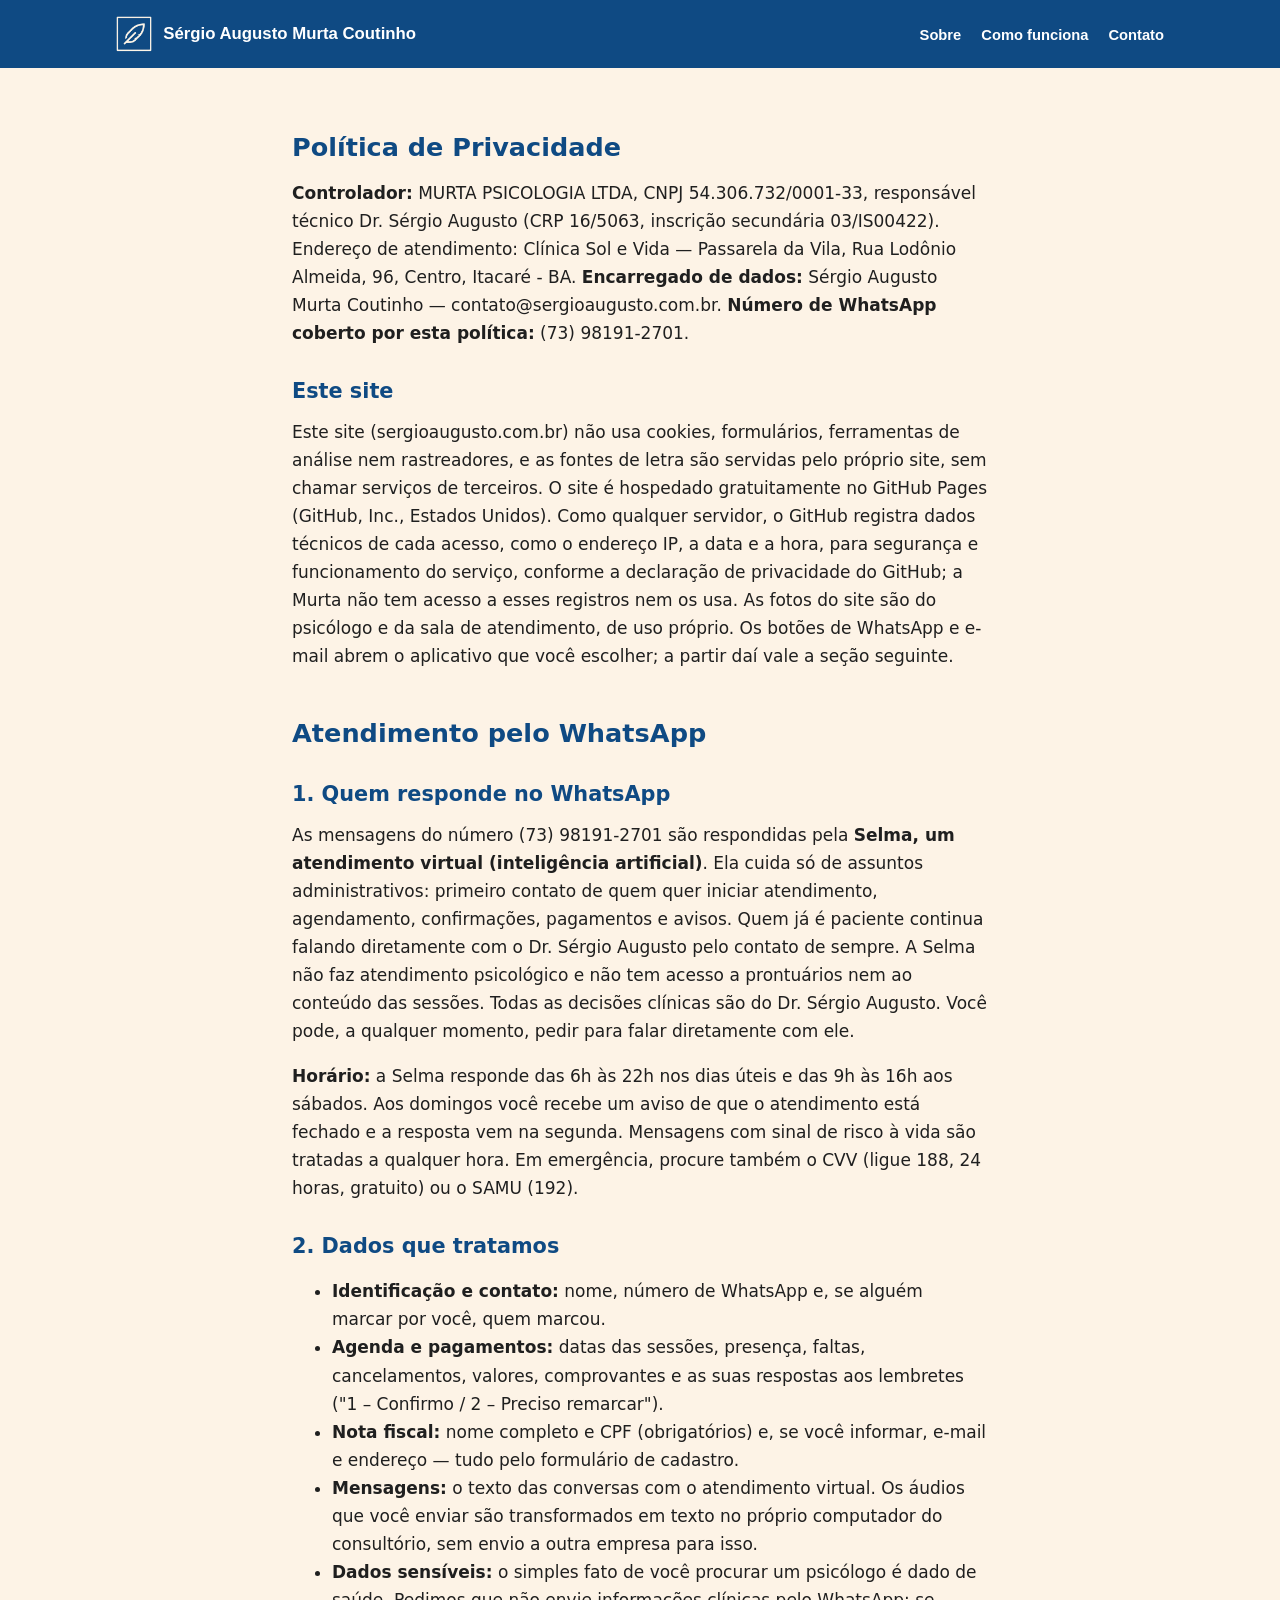
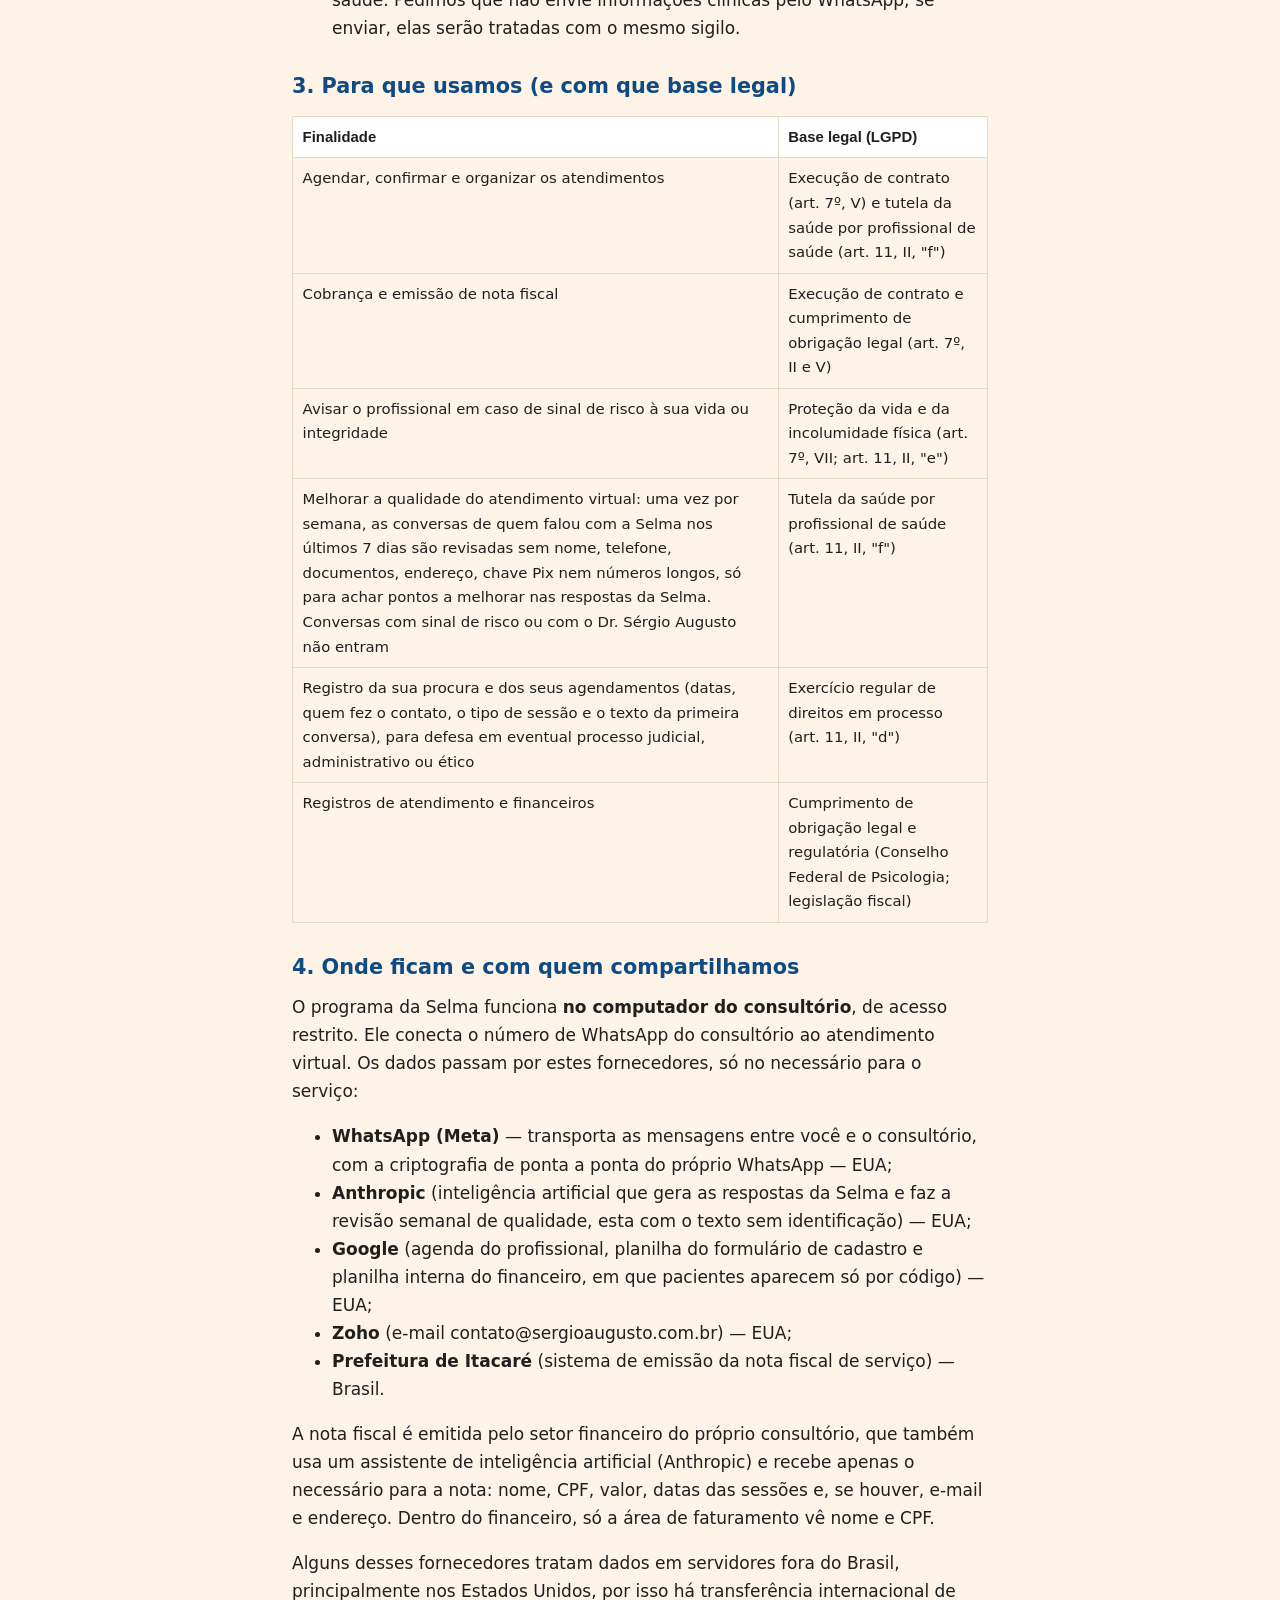
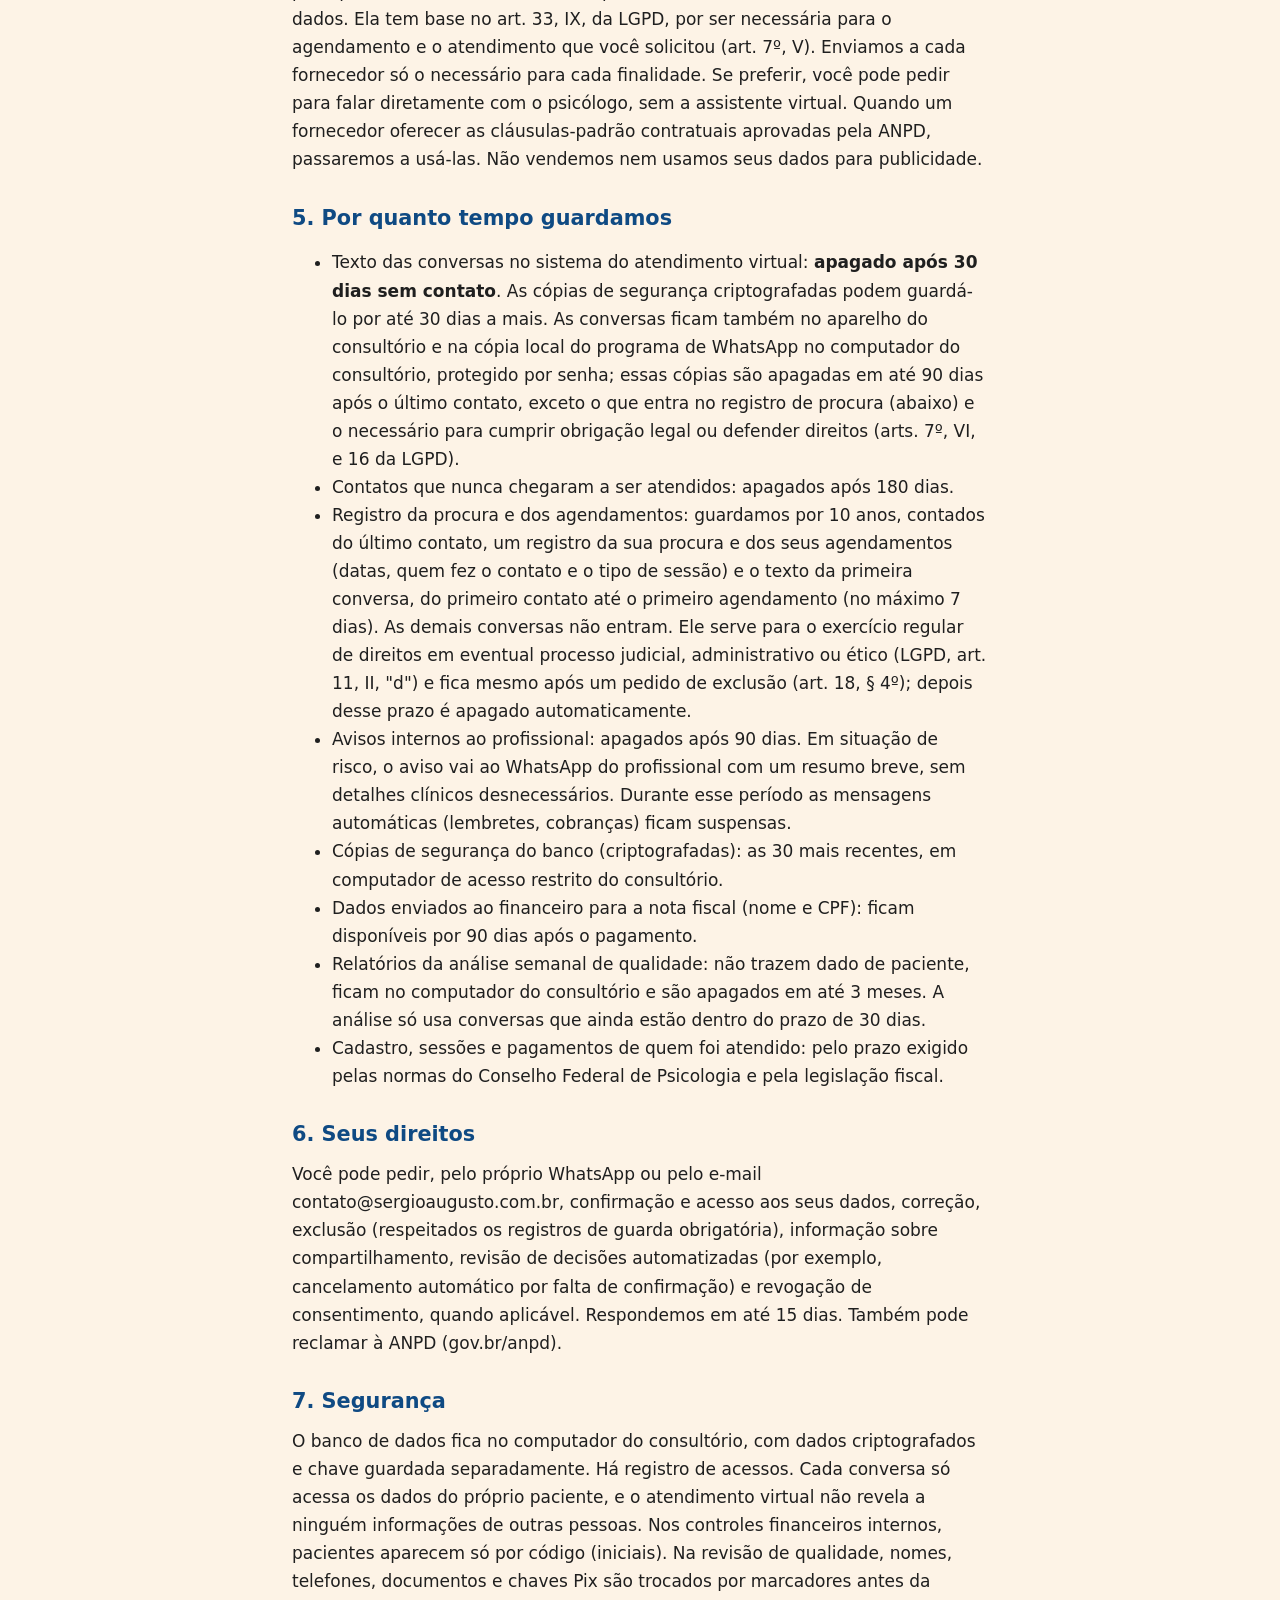
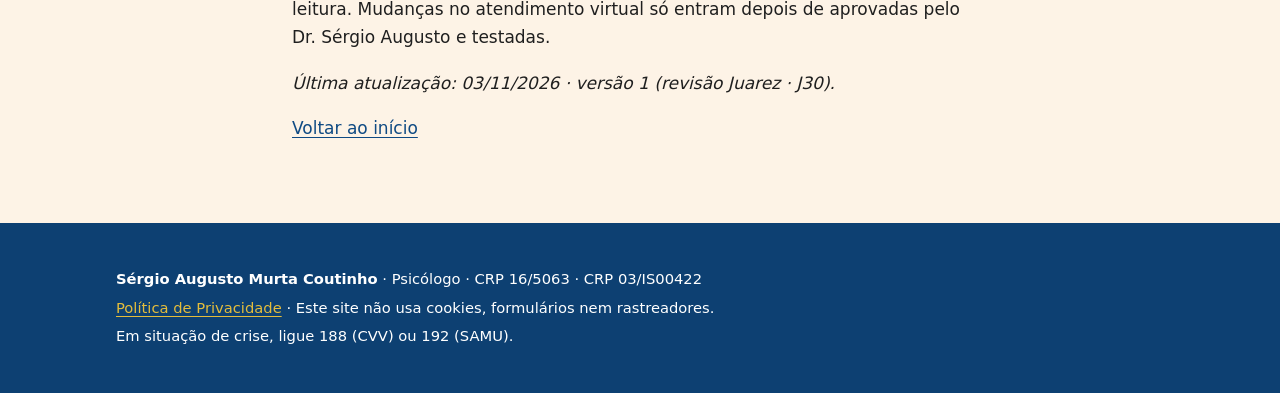
==== privacidade/index.html @ 9991fc90 "Nome completo no cabecalho, sem repeticao do nome e do titulo" ====
<!doctype html>
<html lang="pt-BR">
<head>
<meta charset="utf-8">
<meta name="viewport" content="width=device-width, initial-scale=1">
<title>Política de Privacidade · Sérgio Augusto Murta Coutinho</title>
<meta name="description" content="Sérgio Augusto Murta Coutinho, psicólogo e psicanalista (CRP 16/5063 · CRP 03/IS00422). Atendimento de adultos em Itacaré (BA) e online.">
<meta http-equiv="Content-Security-Policy" content="default-src 'self'; img-src 'self'; style-src 'self' 'unsafe-inline'; font-src 'self'; script-src 'none'; object-src 'none'; base-uri 'self'; form-action 'none'">
<meta name="referrer" content="no-referrer">
<meta property="og:title" content="Sérgio Augusto Murta Coutinho · Psicólogo">
<meta property="og:description" content="Psicólogo e psicanalista. Atendimento em Itacaré (BA) e online.">
<meta property="og:image" content="https://sergioaugusto.com.br/assets/img/compartilhar.jpg">
<meta property="og:locale" content="pt_BR">
<link rel="icon" href="/favicon.png" type="image/png">
<link rel="stylesheet" href="/assets/estilo.css">
</head>
<body>
<a class="pular" href="#conteudo">Pular para o conteúdo</a>

<header class="topo">
  <div class="conteiner">
    <a class="marca" href="/"><img src="/assets/img/pena.png" alt="" width="36" height="36">Sérgio Augusto Murta Coutinho</a>
    <nav aria-label="Seções"><ul class="menu">
      <li><a href="/#sobre">Sobre</a></li>
      <li><a href="/#como-funciona">Como funciona</a></li>
      <li><a href="/#contato">Contato</a></li>
    </ul></nav>
  </div>
</header>

<main id="conteudo">
<section><div class="conteiner texto-legal">
<h1>Política de Privacidade</h1>
<p><strong>Controlador:</strong> MURTA PSICOLOGIA LTDA, CNPJ 54.306.732/0001-33, responsável técnico Dr. Sérgio Augusto (CRP 16/5063, inscrição secundária 03/IS00422). Endereço de atendimento: Clínica Sol e Vida — Passarela da Vila, Rua Lodônio Almeida, 96, Centro, Itacaré - BA. <strong>Encarregado de dados:</strong> Sérgio Augusto Murta Coutinho — contato@sergioaugusto.com.br. <strong>Número de WhatsApp coberto por esta política:</strong> (73) 98191-2701.</p>
<h2>Este site</h2>
<p>Este site (sergioaugusto.com.br) não usa cookies, formulários, ferramentas de análise nem rastreadores, e as fontes de letra são servidas pelo próprio site, sem chamar serviços de terceiros. O site é hospedado gratuitamente no GitHub Pages (GitHub, Inc., Estados Unidos). Como qualquer servidor, o GitHub registra dados técnicos de cada acesso, como o endereço IP, a data e a hora, para segurança e funcionamento do serviço, conforme a declaração de privacidade do GitHub; a Murta não tem acesso a esses registros nem os usa. As fotos do site são do psicólogo e da sala de atendimento, de uso próprio. Os botões de WhatsApp e e-mail abrem o aplicativo que você escolher; a partir daí vale a seção seguinte.</p>
<h2 style="font-size:1.6rem;margin-top:3rem">Atendimento pelo WhatsApp</h2>
<h2>1. Quem responde no WhatsApp</h2>
<p>As mensagens do número (73) 98191-2701 são respondidas pela <strong>Selma, um atendimento virtual (inteligência artificial)</strong>. Ela cuida só de assuntos administrativos: primeiro contato de quem quer iniciar atendimento, agendamento, confirmações, pagamentos e avisos. Quem já é paciente continua falando diretamente com o Dr. Sérgio Augusto pelo contato de sempre. A Selma não faz atendimento psicológico e não tem acesso a prontuários nem ao conteúdo das sessões. Todas as decisões clínicas são do Dr. Sérgio Augusto. Você pode, a qualquer momento, pedir para falar diretamente com ele.</p>
<p><strong>Horário:</strong> a Selma responde das 6h às 22h nos dias úteis e das 9h às 16h aos sábados. Aos domingos você recebe um aviso de que o atendimento está fechado e a resposta vem na segunda. Mensagens com sinal de risco à vida são tratadas a qualquer hora. Em emergência, procure também o CVV (ligue 188, 24 horas, gratuito) ou o SAMU (192).</p>
<h2>2. Dados que tratamos</h2>
<ul><li><strong>Identificação e contato:</strong> nome, número de WhatsApp e, se alguém marcar por você, quem marcou.</li><li><strong>Agenda e pagamentos:</strong> datas das sessões, presença, faltas, cancelamentos, valores, comprovantes e as suas respostas aos lembretes ("1 – Confirmo / 2 – Preciso remarcar").</li><li><strong>Nota fiscal:</strong> nome completo e CPF (obrigatórios) e, se você informar, e-mail e endereço — tudo pelo formulário de cadastro.</li><li><strong>Mensagens:</strong> o texto das conversas com o atendimento virtual. Os áudios que você enviar são transformados em texto no próprio computador do consultório, sem envio a outra empresa para isso.</li><li><strong>Dados sensíveis:</strong> o simples fato de você procurar um psicólogo é dado de saúde. Pedimos que não envie informações clínicas pelo WhatsApp; se enviar, elas serão tratadas com o mesmo sigilo.</li></ul>
<h2>3. Para que usamos (e com que base legal)</h2>
<table><tr><th>Finalidade</th><th>Base legal (LGPD)</th></tr><tr><td>Agendar, confirmar e organizar os atendimentos</td><td>Execução de contrato (art. 7º, V) e tutela da saúde por profissional de saúde (art. 11, II, "f")</td></tr><tr><td>Cobrança e emissão de nota fiscal</td><td>Execução de contrato e cumprimento de obrigação legal (art. 7º, II e V)</td></tr><tr><td>Avisar o profissional em caso de sinal de risco à sua vida ou integridade</td><td>Proteção da vida e da incolumidade física (art. 7º, VII; art. 11, II, "e")</td></tr><tr><td>Melhorar a qualidade do atendimento virtual: uma vez por semana, as conversas de quem falou com a Selma nos últimos 7 dias são revisadas sem nome, telefone, documentos, endereço, chave Pix nem números longos, só para achar pontos a melhorar nas respostas da Selma. Conversas com sinal de risco ou com o Dr. Sérgio Augusto não entram</td><td>Tutela da saúde por profissional de saúde (art. 11, II, "f")</td></tr><tr><td>Registro da sua procura e dos seus agendamentos (datas, quem fez o contato, o tipo de sessão e o texto da primeira conversa), para defesa em eventual processo judicial, administrativo ou ético</td><td>Exercício regular de direitos em processo (art. 11, II, "d")</td></tr><tr><td>Registros de atendimento e financeiros</td><td>Cumprimento de obrigação legal e regulatória (Conselho Federal de Psicologia; legislação fiscal)</td></tr></table>
<h2>4. Onde ficam e com quem compartilhamos</h2>
<p>O programa da Selma funciona <strong>no computador do consultório</strong>, de acesso restrito. Ele conecta o número de WhatsApp do consultório ao atendimento virtual. Os dados passam por estes fornecedores, só no necessário para o serviço:</p>
<ul><li><strong>WhatsApp (Meta)</strong> — transporta as mensagens entre você e o consultório, com a criptografia de ponta a ponta do próprio WhatsApp — EUA;</li><li><strong>Anthropic</strong> (inteligência artificial que gera as respostas da Selma e faz a revisão semanal de qualidade, esta com o texto sem identificação) — EUA;</li><li><strong>Google</strong> (agenda do profissional, planilha do formulário de cadastro e planilha interna do financeiro, em que pacientes aparecem só por código) — EUA;</li><li><strong>Zoho</strong> (e-mail contato@sergioaugusto.com.br) — EUA;</li><li><strong>Prefeitura de Itacaré</strong> (sistema de emissão da nota fiscal de serviço) — Brasil.</li></ul>
<p>A nota fiscal é emitida pelo setor financeiro do próprio consultório, que também usa um assistente de inteligência artificial (Anthropic) e recebe apenas o necessário para a nota: nome, CPF, valor, datas das sessões e, se houver, e-mail e endereço. Dentro do financeiro, só a área de faturamento vê nome e CPF.</p>
<p>Alguns desses fornecedores tratam dados em servidores fora do Brasil, principalmente nos Estados Unidos, por isso há transferência internacional de dados. Ela tem base no art. 33, IX, da LGPD, por ser necessária para o agendamento e o atendimento que você solicitou (art. 7º, V). Enviamos a cada fornecedor só o necessário para cada finalidade. Se preferir, você pode pedir para falar diretamente com o psicólogo, sem a assistente virtual. Quando um fornecedor oferecer as cláusulas-padrão contratuais aprovadas pela ANPD, passaremos a usá-las. Não vendemos nem usamos seus dados para publicidade.</p>
<h2>5. Por quanto tempo guardamos</h2>
<ul><li>Texto das conversas no sistema do atendimento virtual: <strong>apagado após 30 dias sem contato</strong>. As cópias de segurança criptografadas podem guardá-lo por até 30 dias a mais. As conversas ficam também no aparelho do consultório e na cópia local do programa de WhatsApp no computador do consultório, protegido por senha; essas cópias são apagadas em até 90 dias após o último contato, exceto o que entra no registro de procura (abaixo) e o necessário para cumprir obrigação legal ou defender direitos (arts. 7º, VI, e 16 da LGPD).</li><li>Contatos que nunca chegaram a ser atendidos: apagados após 180 dias.</li><li>Registro da procura e dos agendamentos: guardamos por 10 anos, contados do último contato, um registro da sua procura e dos seus agendamentos (datas, quem fez o contato e o tipo de sessão) e o texto da primeira conversa, do primeiro contato até o primeiro agendamento (no máximo 7 dias). As demais conversas não entram. Ele serve para o exercício regular de direitos em eventual processo judicial, administrativo ou ético (LGPD, art. 11, II, "d") e fica mesmo após um pedido de exclusão (art. 18, § 4º); depois desse prazo é apagado automaticamente.</li><li>Avisos internos ao profissional: apagados após 90 dias. Em situação de risco, o aviso vai ao WhatsApp do profissional com um resumo breve, sem detalhes clínicos desnecessários. Durante esse período as mensagens automáticas (lembretes, cobranças) ficam suspensas.</li><li>Cópias de segurança do banco (criptografadas): as 30 mais recentes, em computador de acesso restrito do consultório.</li><li>Dados enviados ao financeiro para a nota fiscal (nome e CPF): ficam disponíveis por 90 dias após o pagamento.</li><li>Relatórios da análise semanal de qualidade: não trazem dado de paciente, ficam no computador do consultório e são apagados em até 3 meses. A análise só usa conversas que ainda estão dentro do prazo de 30 dias.</li><li>Cadastro, sessões e pagamentos de quem foi atendido: pelo prazo exigido pelas normas do Conselho Federal de Psicologia e pela legislação fiscal.</li></ul>
<h2>6. Seus direitos</h2>
<p>Você pode pedir, pelo próprio WhatsApp ou pelo e-mail contato@sergioaugusto.com.br, confirmação e acesso aos seus dados, correção, exclusão (respeitados os registros de guarda obrigatória), informação sobre compartilhamento, revisão de decisões automatizadas (por exemplo, cancelamento automático por falta de confirmação) e revogação de consentimento, quando aplicável. Respondemos em até 15 dias. Também pode reclamar à ANPD (gov.br/anpd).</p>
<h2>7. Segurança</h2>
<p>O banco de dados fica no computador do consultório, com dados criptografados e chave guardada separadamente. Há registro de acessos. Cada conversa só acessa os dados do próprio paciente, e o atendimento virtual não revela a ninguém informações de outras pessoas. Nos controles financeiros internos, pacientes aparecem só por código (iniciais). Na revisão de qualidade, nomes, telefones, documentos e chaves Pix são trocados por marcadores antes da leitura. Mudanças no atendimento virtual só entram depois de aprovadas pelo Dr. Sérgio Augusto e testadas.</p>
<p><em>Última atualização: 03/11/2026 · versão 1 (revisão Juarez · J30).</em></p>
<p><a href="/">Voltar ao início</a></p>
</div></section>
</main>

<footer class="rodape">
  <div class="conteiner">
    <p><strong>Sérgio Augusto Murta Coutinho</strong> · Psicólogo · CRP 16/5063 · CRP 03/IS00422</p>
    <p><a href="/privacidade/">Política de Privacidade</a> · Este site não usa cookies, formulários nem rastreadores.</p>
    <p>Em situação de crise, ligue 188 (CVV) ou 192 (SAMU).</p>
  </div>
</footer>
</body>
</html>
---- assets/estilo.css ----
/* Design System Murta — fontes servidas pelo próprio site (OFL), nenhum serviço externo */
@font-face{font-family:"Montserrat";src:url("fontes/Montserrat.ttf") format("truetype");font-weight:100 900;font-display:swap}
@font-face{font-family:"Open Sans";src:url("fontes/OpenSans.ttf") format("truetype");font-weight:300 800;font-display:swap}
@font-face{font-family:"Kaushan Script";src:url("fontes/KaushanScript-Regular.ttf") format("truetype");font-weight:400;font-display:swap}

:root{
  --azul:#0F4A83;
  --folhagem:#0D4072;
  --creme:#FDF3E6;
  --dourado:#E4BD3C; /* só sobre azul */
  --tinta:#1F1F1F;
  --borda:#E8D9C4;
  --larg:68rem;
}
*{box-sizing:border-box}
html{scroll-behavior:smooth}
body{margin:0;font-family:"Open Sans",system-ui,-apple-system,"Segoe UI",Roboto,sans-serif;font-size:1.0625rem;line-height:1.65;color:var(--tinta);background:var(--creme)}
h1,h2,h3{font-family:"Montserrat",system-ui,sans-serif;font-weight:700;line-height:1.25;color:var(--azul);margin:0 0 .6em}
h2{font-size:clamp(1.5rem,3vw,2rem)}
h3{font-size:1.15rem;font-weight:600}
p{margin:0 0 1em}
a{color:var(--azul);text-underline-offset:3px}
a:focus-visible,.botao:focus-visible{outline:3px solid var(--dourado);outline-offset:3px}
img{max-width:100%;height:auto;display:block}
.pular{position:absolute;left:-999px}
.pular:focus{left:1rem;top:1rem;background:#fff;padding:.5rem 1rem;z-index:10}
.conteiner{max-width:var(--larg);margin:0 auto;padding:0 1.25rem}

/* Cabeçalho (azul: dourado permitido) */
.topo{background:var(--azul);color:#fff;position:sticky;top:0;z-index:5}
.topo .conteiner{display:flex;align-items:center;justify-content:space-between;gap:1rem;min-height:4.25rem}
.marca{display:flex;align-items:center;gap:.7rem;color:#fff;text-decoration:none;font-family:"Montserrat",sans-serif;font-weight:600;font-size:1.05rem}
.marca img{width:36px;height:36px}
.menu{display:flex;flex-wrap:wrap;gap:.25rem 1.25rem;list-style:none;margin:0;padding:0}
.menu a{color:#fff;text-decoration:none;font-family:"Montserrat",sans-serif;font-weight:600;font-size:.92rem}
.menu a:hover{color:var(--dourado)}

/* Início */
.inicio{background:var(--azul);color:#fff;padding:4rem 0 4.5rem}
.inicio .duas{align-items:center}
.inicio h1{color:#fff;font-size:clamp(1.7rem,3.6vw,2.5rem);margin-bottom:.5em}
.linha-prof{font-family:"Montserrat",sans-serif;color:var(--dourado);font-weight:600;text-transform:uppercase;letter-spacing:.18em;font-size:.85rem;margin-bottom:1.4rem}
.inicio .retrato{border-radius:.75rem;box-shadow:0 0 0 4px var(--folhagem)}
.botao{display:inline-block;background:var(--creme);color:var(--azul);font-family:"Montserrat",sans-serif;font-weight:700;padding:.85rem 1.4rem;border-radius:.5rem;text-decoration:none;margin-top:.8rem}
.botao:hover{background:#fff}
.botao.secundario{background:transparent;color:#fff;border:2px solid var(--dourado);margin-left:.6rem}

/* Seções sobre creme (sem dourado) */
section{padding:4rem 0;scroll-margin-top:4.5rem}
section.alterna{background:#fff}
.duas{display:grid;grid-template-columns:minmax(0,1.6fr) minmax(0,1fr);gap:2.5rem;align-items:start}
.foto{border-radius:.75rem}
.contatos{display:grid;grid-template-columns:repeat(auto-fit,minmax(16rem,1fr));gap:1.25rem;margin:1.5rem 0}
.cartao{background:#fff;border:1px solid var(--borda);border-radius:.75rem;padding:1.25rem}
.cartao a{font-weight:600;font-size:1.1rem}
.cartao p{font-size:.93rem;margin:.6rem 0 0}
.aviso{border-left:4px solid var(--azul);background:#fff;padding:1rem 1.25rem;border-radius:0 .5rem .5rem 0;font-size:.97rem}

/* Marcador de revisão: some quando todo [VERIFICAR] for resolvido */
.verificar{background:#FFF1B8;color:#5A4500;padding:0 .25em;border-radius:.2em;font-weight:600}

/* Rodapé (azul: dourado permitido) */
.rodape{background:var(--folhagem);color:#fff;padding:2.5rem 0;font-size:.92rem}
.rodape a{color:var(--dourado)}
.rodape p{margin:.3em 0}

/* Página de privacidade */
.texto-legal{max-width:46rem}
.texto-legal h2{font-size:1.3rem;margin-top:2rem}
.texto-legal table{border-collapse:collapse;width:100%;font-size:.93rem;margin:1rem 0}
.texto-legal th,.texto-legal td{border:1px solid var(--borda);padding:.5rem .6rem;text-align:left;vertical-align:top}
.texto-legal th{background:#fff;font-family:"Montserrat",sans-serif}

@media (max-width:720px){
  .duas{grid-template-columns:1fr}
  .inicio .retrato{max-width:18rem;order:-1}
  .foto{max-width:20rem}
  .menu{display:none} /* em celular a página é curta; a navegação é a rolagem */
  .botao.secundario{margin-left:0}
}
@media (prefers-reduced-motion:reduce){html{scroll-behavior:auto}}
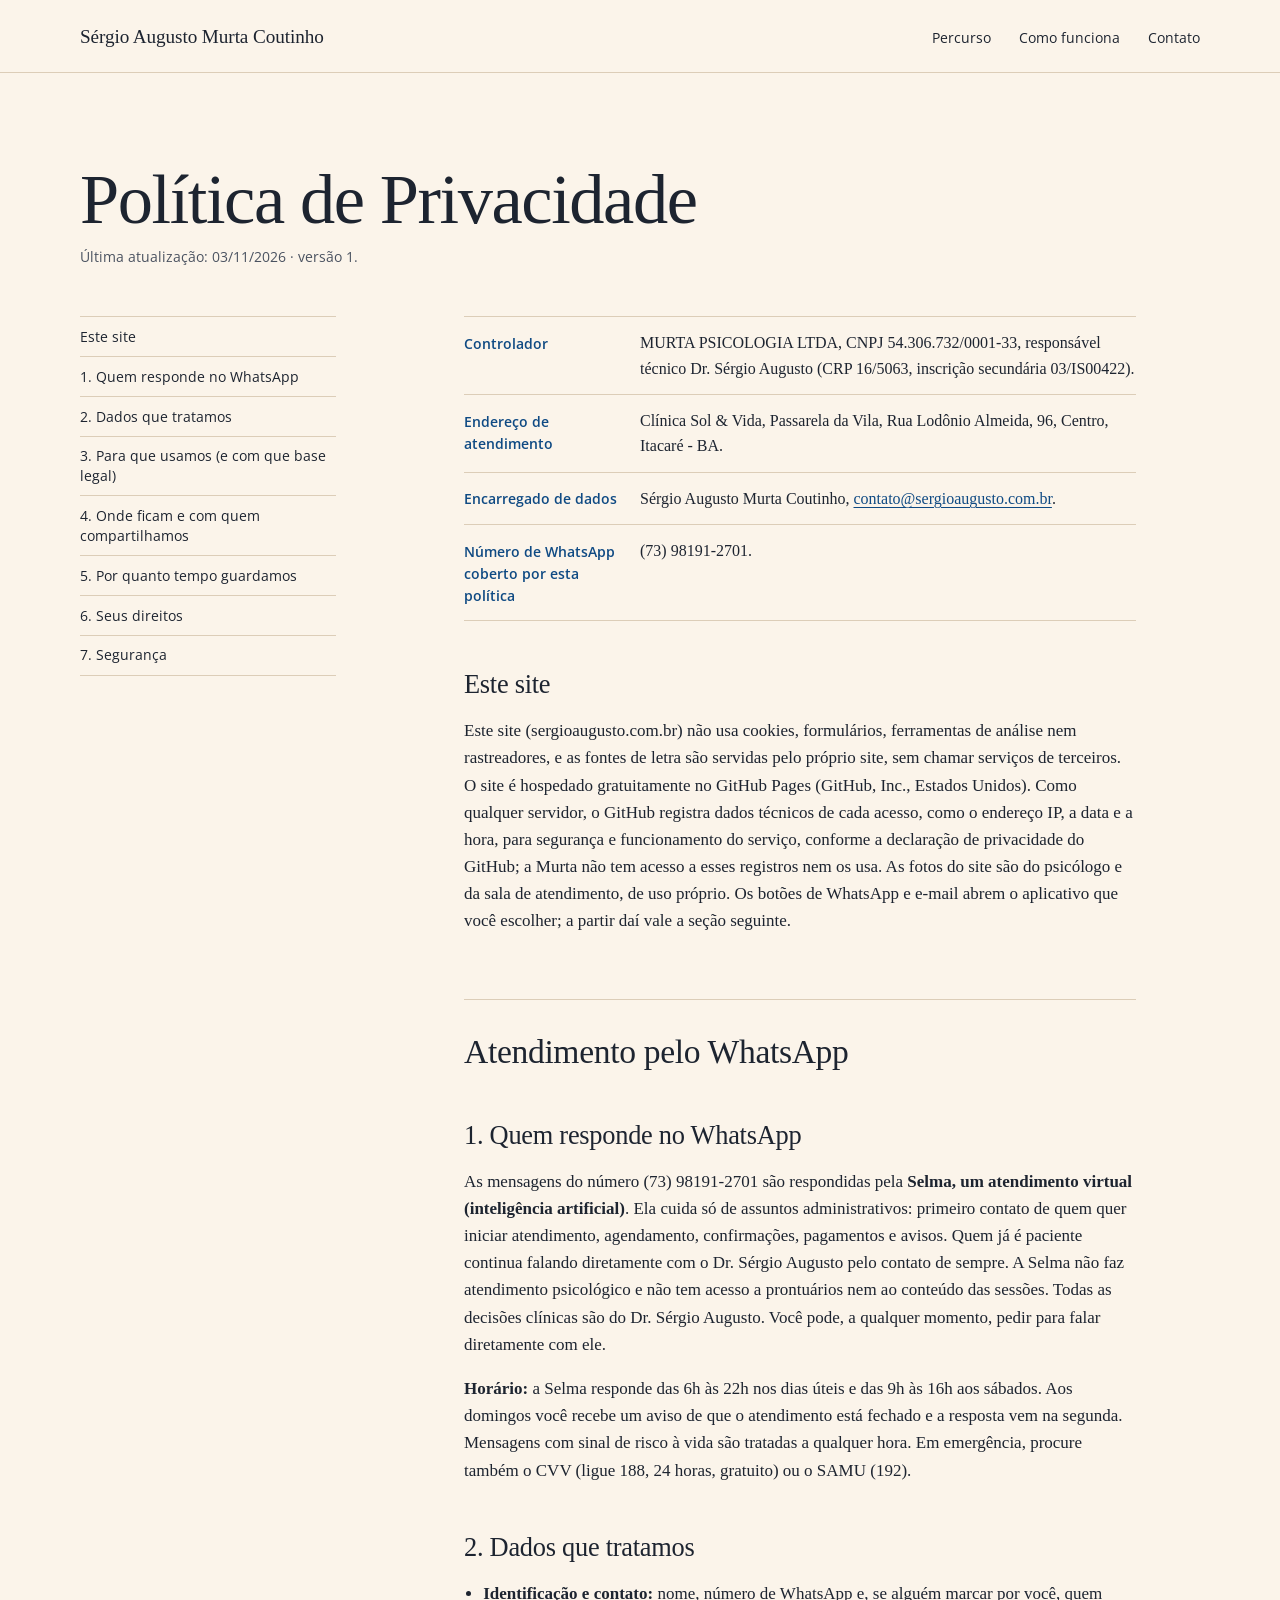
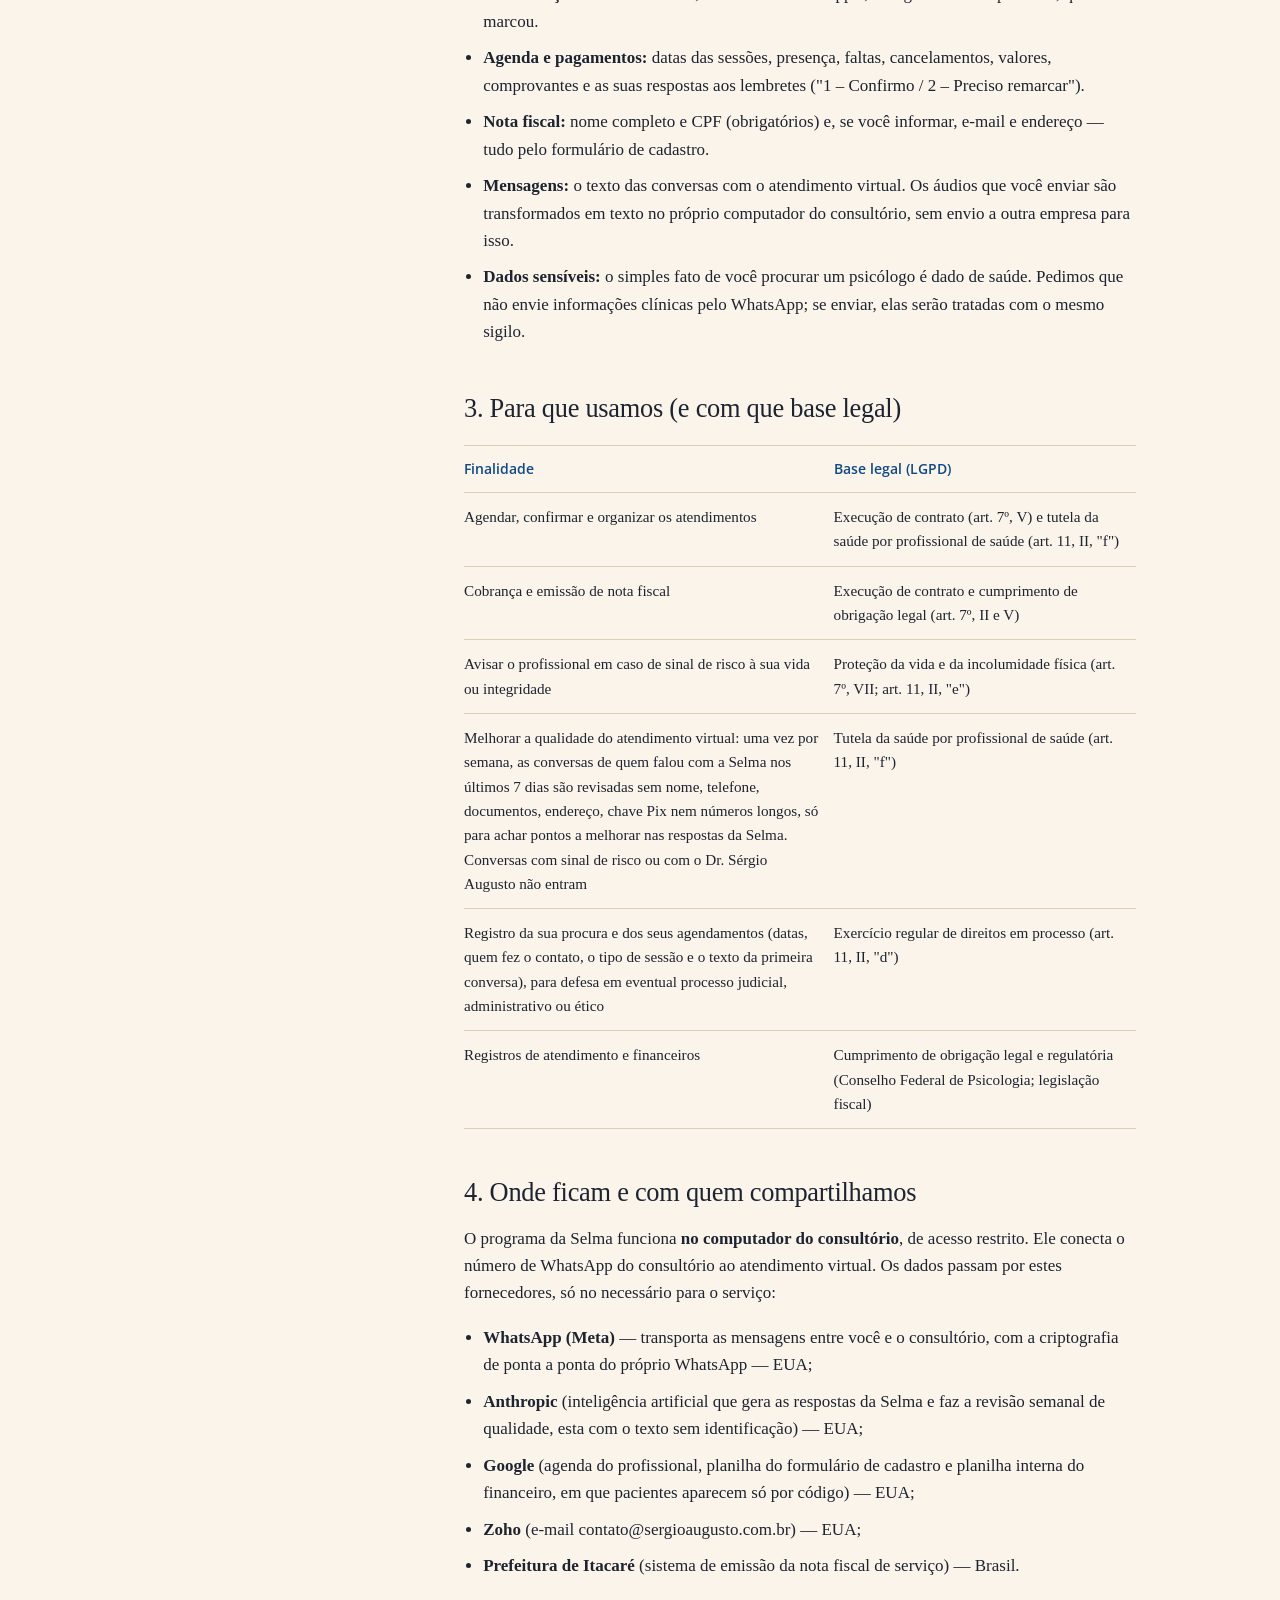
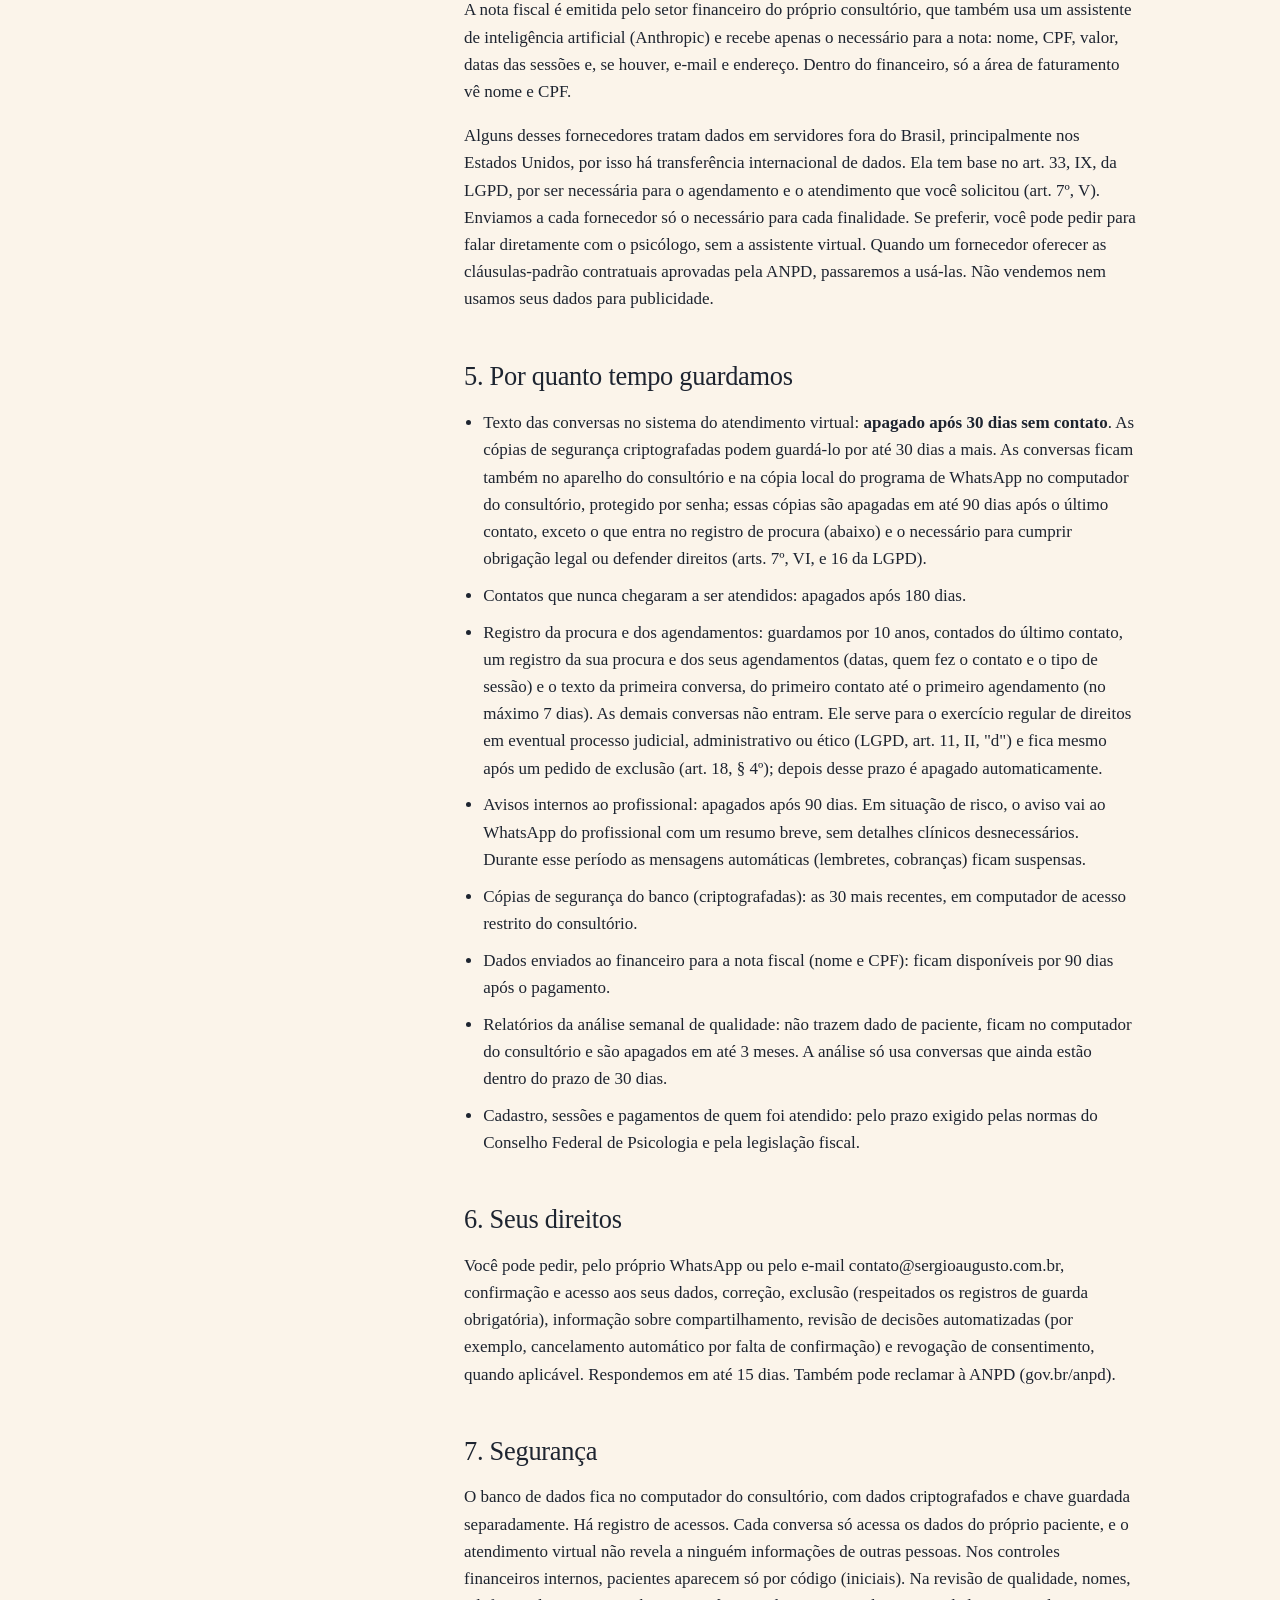
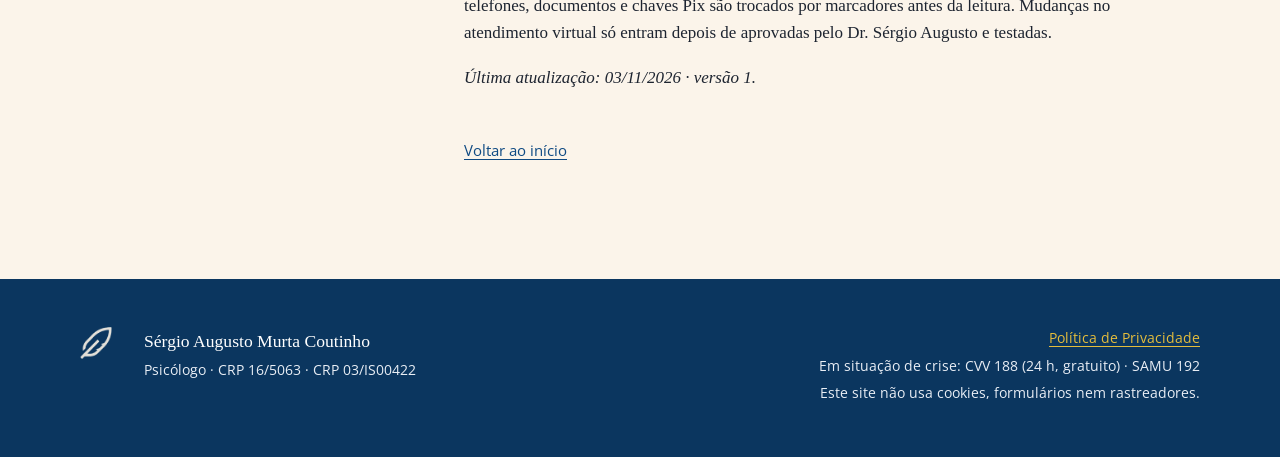
==== commit d5a254cc: "Site v2: tipografia editorial, foto e frase em destaque, aviso de IA no botao do WhatsApp Co-Authore" ====
--- a/privacidade/index.html
+++ b/privacidade/index.html
@@ -12,16 +12,18 @@
 <meta property="og:image" content="https://sergioaugusto.com.br/assets/img/compartilhar.jpg">
 <meta property="og:locale" content="pt_BR">
 <link rel="icon" href="/favicon.png" type="image/png">
+<meta name="theme-color" content="#FBF4EA">
+<link rel="preload" href="/assets/fontes/SourceSerif4.woff2" as="font" type="font/woff2" crossorigin>
 <link rel="stylesheet" href="/assets/estilo.css">
 </head>
 <body>
 <a class="pular" href="#conteudo">Pular para o conteúdo</a>
 
 <header class="topo">
-  <div class="conteiner">
-    <a class="marca" href="/"><img src="/assets/img/pena.png" alt="" width="36" height="36">Sérgio Augusto Murta Coutinho</a>
+  <div class="faixa">
+    <a class="marca" href="/">Sérgio Augusto Murta Coutinho</a>
     <nav aria-label="Seções"><ul class="menu">
-      <li><a href="/#sobre">Sobre</a></li>
+      <li><a href="/#percurso">Percurso</a></li>
       <li><a href="/#como-funciona">Como funciona</a></li>
       <li><a href="/#contato">Contato</a></li>
     </ul></nav>
@@ -29,40 +31,56 @@
 </header>
 
 <main id="conteudo">
-<section><div class="conteiner texto-legal">
+<section class="legal"><div class="faixa">
 <h1>Política de Privacidade</h1>
-<p><strong>Controlador:</strong> MURTA PSICOLOGIA LTDA, CNPJ 54.306.732/0001-33, responsável técnico Dr. Sérgio Augusto (CRP 16/5063, inscrição secundária 03/IS00422). Endereço de atendimento: Clínica Sol e Vida — Passarela da Vila, Rua Lodônio Almeida, 96, Centro, Itacaré - BA. <strong>Encarregado de dados:</strong> Sérgio Augusto Murta Coutinho — contato@sergioaugusto.com.br. <strong>Número de WhatsApp coberto por esta política:</strong> (73) 98191-2701.</p>
-<h2>Este site</h2>
+<p class="data">Última atualização: 03/11/2026 · versão 1.</p>
+<nav class="sumario" aria-label="Nesta página"><ol><li><a href="#este-site">Este site</a></li><li><a href="#secao-1">1. Quem responde no WhatsApp</a></li><li><a href="#secao-2">2. Dados que tratamos</a></li><li><a href="#secao-3">3. Para que usamos (e com que base legal)</a></li><li><a href="#secao-4">4. Onde ficam e com quem compartilhamos</a></li><li><a href="#secao-5">5. Por quanto tempo guardamos</a></li><li><a href="#secao-6">6. Seus direitos</a></li><li><a href="#secao-7">7. Segurança</a></li></ol></nav>
+<div class="texto-legal">
+<dl class="ficha">
+<div><dt>Controlador</dt><dd>MURTA PSICOLOGIA LTDA, CNPJ 54.306.732/0001-33, responsável técnico Dr. Sérgio Augusto (CRP 16/5063, inscrição secundária 03/IS00422).</dd></div>
+<div><dt>Endereço de atendimento</dt><dd>Clínica Sol &amp; Vida, Passarela da Vila, Rua Lodônio Almeida, 96, Centro, Itacaré - BA.</dd></div>
+<div><dt>Encarregado de dados</dt><dd>Sérgio Augusto Murta Coutinho, <a href="mailto:contato@sergioaugusto.com.br">contato@sergioaugusto.com.br</a>.</dd></div>
+<div><dt>Número de WhatsApp coberto por esta política</dt><dd>(73) 98191-2701.</dd></div>
+</dl>
+<h2 id="este-site">Este site</h2>
 <p>Este site (sergioaugusto.com.br) não usa cookies, formulários, ferramentas de análise nem rastreadores, e as fontes de letra são servidas pelo próprio site, sem chamar serviços de terceiros. O site é hospedado gratuitamente no GitHub Pages (GitHub, Inc., Estados Unidos). Como qualquer servidor, o GitHub registra dados técnicos de cada acesso, como o endereço IP, a data e a hora, para segurança e funcionamento do serviço, conforme a declaração de privacidade do GitHub; a Murta não tem acesso a esses registros nem os usa. As fotos do site são do psicólogo e da sala de atendimento, de uso próprio. Os botões de WhatsApp e e-mail abrem o aplicativo que você escolher; a partir daí vale a seção seguinte.</p>
-<h2 style="font-size:1.6rem;margin-top:3rem">Atendimento pelo WhatsApp</h2>
-<h2>1. Quem responde no WhatsApp</h2>
+<h2 id="whatsapp" class="parte">Atendimento pelo WhatsApp</h2>
+<h2 id="secao-1">1. Quem responde no WhatsApp</h2>
 <p>As mensagens do número (73) 98191-2701 são respondidas pela <strong>Selma, um atendimento virtual (inteligência artificial)</strong>. Ela cuida só de assuntos administrativos: primeiro contato de quem quer iniciar atendimento, agendamento, confirmações, pagamentos e avisos. Quem já é paciente continua falando diretamente com o Dr. Sérgio Augusto pelo contato de sempre. A Selma não faz atendimento psicológico e não tem acesso a prontuários nem ao conteúdo das sessões. Todas as decisões clínicas são do Dr. Sérgio Augusto. Você pode, a qualquer momento, pedir para falar diretamente com ele.</p>
 <p><strong>Horário:</strong> a Selma responde das 6h às 22h nos dias úteis e das 9h às 16h aos sábados. Aos domingos você recebe um aviso de que o atendimento está fechado e a resposta vem na segunda. Mensagens com sinal de risco à vida são tratadas a qualquer hora. Em emergência, procure também o CVV (ligue 188, 24 horas, gratuito) ou o SAMU (192).</p>
-<h2>2. Dados que tratamos</h2>
+<h2 id="secao-2">2. Dados que tratamos</h2>
 <ul><li><strong>Identificação e contato:</strong> nome, número de WhatsApp e, se alguém marcar por você, quem marcou.</li><li><strong>Agenda e pagamentos:</strong> datas das sessões, presença, faltas, cancelamentos, valores, comprovantes e as suas respostas aos lembretes ("1 – Confirmo / 2 – Preciso remarcar").</li><li><strong>Nota fiscal:</strong> nome completo e CPF (obrigatórios) e, se você informar, e-mail e endereço — tudo pelo formulário de cadastro.</li><li><strong>Mensagens:</strong> o texto das conversas com o atendimento virtual. Os áudios que você enviar são transformados em texto no próprio computador do consultório, sem envio a outra empresa para isso.</li><li><strong>Dados sensíveis:</strong> o simples fato de você procurar um psicólogo é dado de saúde. Pedimos que não envie informações clínicas pelo WhatsApp; se enviar, elas serão tratadas com o mesmo sigilo.</li></ul>
-<h2>3. Para que usamos (e com que base legal)</h2>
+<h2 id="secao-3">3. Para que usamos (e com que base legal)</h2>
 <table><tr><th>Finalidade</th><th>Base legal (LGPD)</th></tr><tr><td>Agendar, confirmar e organizar os atendimentos</td><td>Execução de contrato (art. 7º, V) e tutela da saúde por profissional de saúde (art. 11, II, "f")</td></tr><tr><td>Cobrança e emissão de nota fiscal</td><td>Execução de contrato e cumprimento de obrigação legal (art. 7º, II e V)</td></tr><tr><td>Avisar o profissional em caso de sinal de risco à sua vida ou integridade</td><td>Proteção da vida e da incolumidade física (art. 7º, VII; art. 11, II, "e")</td></tr><tr><td>Melhorar a qualidade do atendimento virtual: uma vez por semana, as conversas de quem falou com a Selma nos últimos 7 dias são revisadas sem nome, telefone, documentos, endereço, chave Pix nem números longos, só para achar pontos a melhorar nas respostas da Selma. Conversas com sinal de risco ou com o Dr. Sérgio Augusto não entram</td><td>Tutela da saúde por profissional de saúde (art. 11, II, "f")</td></tr><tr><td>Registro da sua procura e dos seus agendamentos (datas, quem fez o contato, o tipo de sessão e o texto da primeira conversa), para defesa em eventual processo judicial, administrativo ou ético</td><td>Exercício regular de direitos em processo (art. 11, II, "d")</td></tr><tr><td>Registros de atendimento e financeiros</td><td>Cumprimento de obrigação legal e regulatória (Conselho Federal de Psicologia; legislação fiscal)</td></tr></table>
-<h2>4. Onde ficam e com quem compartilhamos</h2>
+<h2 id="secao-4">4. Onde ficam e com quem compartilhamos</h2>
 <p>O programa da Selma funciona <strong>no computador do consultório</strong>, de acesso restrito. Ele conecta o número de WhatsApp do consultório ao atendimento virtual. Os dados passam por estes fornecedores, só no necessário para o serviço:</p>
 <ul><li><strong>WhatsApp (Meta)</strong> — transporta as mensagens entre você e o consultório, com a criptografia de ponta a ponta do próprio WhatsApp — EUA;</li><li><strong>Anthropic</strong> (inteligência artificial que gera as respostas da Selma e faz a revisão semanal de qualidade, esta com o texto sem identificação) — EUA;</li><li><strong>Google</strong> (agenda do profissional, planilha do formulário de cadastro e planilha interna do financeiro, em que pacientes aparecem só por código) — EUA;</li><li><strong>Zoho</strong> (e-mail contato@sergioaugusto.com.br) — EUA;</li><li><strong>Prefeitura de Itacaré</strong> (sistema de emissão da nota fiscal de serviço) — Brasil.</li></ul>
 <p>A nota fiscal é emitida pelo setor financeiro do próprio consultório, que também usa um assistente de inteligência artificial (Anthropic) e recebe apenas o necessário para a nota: nome, CPF, valor, datas das sessões e, se houver, e-mail e endereço. Dentro do financeiro, só a área de faturamento vê nome e CPF.</p>
 <p>Alguns desses fornecedores tratam dados em servidores fora do Brasil, principalmente nos Estados Unidos, por isso há transferência internacional de dados. Ela tem base no art. 33, IX, da LGPD, por ser necessária para o agendamento e o atendimento que você solicitou (art. 7º, V). Enviamos a cada fornecedor só o necessário para cada finalidade. Se preferir, você pode pedir para falar diretamente com o psicólogo, sem a assistente virtual. Quando um fornecedor oferecer as cláusulas-padrão contratuais aprovadas pela ANPD, passaremos a usá-las. Não vendemos nem usamos seus dados para publicidade.</p>
-<h2>5. Por quanto tempo guardamos</h2>
+<h2 id="secao-5">5. Por quanto tempo guardamos</h2>
 <ul><li>Texto das conversas no sistema do atendimento virtual: <strong>apagado após 30 dias sem contato</strong>. As cópias de segurança criptografadas podem guardá-lo por até 30 dias a mais. As conversas ficam também no aparelho do consultório e na cópia local do programa de WhatsApp no computador do consultório, protegido por senha; essas cópias são apagadas em até 90 dias após o último contato, exceto o que entra no registro de procura (abaixo) e o necessário para cumprir obrigação legal ou defender direitos (arts. 7º, VI, e 16 da LGPD).</li><li>Contatos que nunca chegaram a ser atendidos: apagados após 180 dias.</li><li>Registro da procura e dos agendamentos: guardamos por 10 anos, contados do último contato, um registro da sua procura e dos seus agendamentos (datas, quem fez o contato e o tipo de sessão) e o texto da primeira conversa, do primeiro contato até o primeiro agendamento (no máximo 7 dias). As demais conversas não entram. Ele serve para o exercício regular de direitos em eventual processo judicial, administrativo ou ético (LGPD, art. 11, II, "d") e fica mesmo após um pedido de exclusão (art. 18, § 4º); depois desse prazo é apagado automaticamente.</li><li>Avisos internos ao profissional: apagados após 90 dias. Em situação de risco, o aviso vai ao WhatsApp do profissional com um resumo breve, sem detalhes clínicos desnecessários. Durante esse período as mensagens automáticas (lembretes, cobranças) ficam suspensas.</li><li>Cópias de segurança do banco (criptografadas): as 30 mais recentes, em computador de acesso restrito do consultório.</li><li>Dados enviados ao financeiro para a nota fiscal (nome e CPF): ficam disponíveis por 90 dias após o pagamento.</li><li>Relatórios da análise semanal de qualidade: não trazem dado de paciente, ficam no computador do consultório e são apagados em até 3 meses. A análise só usa conversas que ainda estão dentro do prazo de 30 dias.</li><li>Cadastro, sessões e pagamentos de quem foi atendido: pelo prazo exigido pelas normas do Conselho Federal de Psicologia e pela legislação fiscal.</li></ul>
-<h2>6. Seus direitos</h2>
+<h2 id="secao-6">6. Seus direitos</h2>
 <p>Você pode pedir, pelo próprio WhatsApp ou pelo e-mail contato@sergioaugusto.com.br, confirmação e acesso aos seus dados, correção, exclusão (respeitados os registros de guarda obrigatória), informação sobre compartilhamento, revisão de decisões automatizadas (por exemplo, cancelamento automático por falta de confirmação) e revogação de consentimento, quando aplicável. Respondemos em até 15 dias. Também pode reclamar à ANPD (gov.br/anpd).</p>
-<h2>7. Segurança</h2>
+<h2 id="secao-7">7. Segurança</h2>
 <p>O banco de dados fica no computador do consultório, com dados criptografados e chave guardada separadamente. Há registro de acessos. Cada conversa só acessa os dados do próprio paciente, e o atendimento virtual não revela a ninguém informações de outras pessoas. Nos controles financeiros internos, pacientes aparecem só por código (iniciais). Na revisão de qualidade, nomes, telefones, documentos e chaves Pix são trocados por marcadores antes da leitura. Mudanças no atendimento virtual só entram depois de aprovadas pelo Dr. Sérgio Augusto e testadas.</p>
-<p><em>Última atualização: 03/11/2026 · versão 1 (revisão Juarez · J30).</em></p>
-<p><a href="/">Voltar ao início</a></p>
+<p><em>Última atualização: 03/11/2026 · versão 1.</em></p>
+<p class="voltar"><a href="/">Voltar ao início</a></p>
+</div>
 </div></section>
 </main>
 
 <footer class="rodape">
-  <div class="conteiner">
-    <p><strong>Sérgio Augusto Murta Coutinho</strong> · Psicólogo · CRP 16/5063 · CRP 03/IS00422</p>
-    <p><a href="/privacidade/">Política de Privacidade</a> · Este site não usa cookies, formulários nem rastreadores.</p>
-    <p>Em situação de crise, ligue 188 (CVV) ou 192 (SAMU).</p>
+  <div class="faixa">
+    <img class="pena" src="/assets/img/pena-solta.png" alt="" width="28" height="28">
+    <div>
+      <strong>Sérgio Augusto Murta Coutinho</strong>
+      <p>Psicólogo · CRP 16/5063 · CRP 03/IS00422</p>
+    </div>
+    <div class="direita">
+      <p><a href="/privacidade/">Política de Privacidade</a></p>
+      <p>Em situação de crise: CVV 188 (24 h, gratuito) · SAMU 192</p>
+      <p>Este site não usa cookies, formulários nem rastreadores.</p>
+    </div>
   </div>
 </footer>
 </body>
--- a/assets/estilo.css
+++ b/assets/estilo.css
@@ -1,81 +1,162 @@
-/* Design System Murta — fontes servidas pelo próprio site (OFL), nenhum serviço externo */
-@font-face{font-family:"Montserrat";src:url("fontes/Montserrat.ttf") format("truetype");font-weight:100 900;font-display:swap}
-@font-face{font-family:"Open Sans";src:url("fontes/OpenSans.ttf") format("truetype");font-weight:300 800;font-display:swap}
-@font-face{font-family:"Kaushan Script";src:url("fontes/KaushanScript-Regular.ttf") format("truetype");font-weight:400;font-display:swap}
+/* Site de Sérgio Augusto Murta Coutinho · v2
+   Fontes servidas pelo próprio site (OFL), nenhum serviço externo.
+   Serifa (Source Serif 4) para leitura e títulos; Open Sans só na interface. */
+@font-face{font-family:"Source Serif 4";src:url("fontes/SourceSerif4.woff2") format("woff2");font-weight:200 900;font-style:normal;font-display:swap}
+@font-face{font-family:"Source Serif 4";src:url("fontes/SourceSerif4-Italico.woff2") format("woff2");font-weight:200 900;font-style:italic;font-display:swap}
+@font-face{font-family:"Open Sans";src:url("fontes/OpenSans.woff2") format("woff2");font-weight:300 800;font-display:swap}
 
 :root{
+  --papel:#FBF4EA;
+  --papel-2:#F4EADC;
+  --tinta:#1D2430;
+  --tinta-2:#4A5260;   /* texto secundário: 7,4:1 sobre o papel */
   --azul:#0F4A83;
-  --folhagem:#0D4072;
-  --creme:#FDF3E6;
-  --dourado:#E4BD3C; /* só sobre azul */
-  --tinta:#1F1F1F;
-  --borda:#E8D9C4;
-  --larg:68rem;
+  --azul-escuro:#0B365F;
+  --dourado:#E4BD3C;   /* só filete/sublinhado, ou texto sobre azul */
+  --filete:#DCCDB8;
+  --serifa:"Source Serif 4",Charter,"Sitka Text",Cambria,Georgia,serif;
+  --sans:"Open Sans",system-ui,-apple-system,"Segoe UI",Roboto,sans-serif;
+  --margem:clamp(1.25rem,5vw,5rem);
+  --larg:78rem;
 }
-*{box-sizing:border-box}
-html{scroll-behavior:smooth}
-body{margin:0;font-family:"Open Sans",system-ui,-apple-system,"Segoe UI",Roboto,sans-serif;font-size:1.0625rem;line-height:1.65;color:var(--tinta);background:var(--creme)}
-h1,h2,h3{font-family:"Montserrat",system-ui,sans-serif;font-weight:700;line-height:1.25;color:var(--azul);margin:0 0 .6em}
-h2{font-size:clamp(1.5rem,3vw,2rem)}
-h3{font-size:1.15rem;font-weight:600}
+*,*::before,*::after{box-sizing:border-box}
+html{scroll-behavior:smooth;-webkit-text-size-adjust:100%}
+body{margin:0;background:var(--papel);color:var(--tinta);font-family:var(--serifa);font-size:clamp(1.0625rem,.95rem + .35vw,1.1875rem);line-height:1.6;font-optical-sizing:auto;text-rendering:optimizeLegibility}
+img{display:block;max-width:100%;height:auto}
 p{margin:0 0 1em}
-a{color:var(--azul);text-underline-offset:3px}
-a:focus-visible,.botao:focus-visible{outline:3px solid var(--dourado);outline-offset:3px}
-img{max-width:100%;height:auto;display:block}
-.pular{position:absolute;left:-999px}
-.pular:focus{left:1rem;top:1rem;background:#fff;padding:.5rem 1rem;z-index:10}
-.conteiner{max-width:var(--larg);margin:0 auto;padding:0 1.25rem}
+a{color:var(--azul);text-decoration-thickness:1px;text-underline-offset:.2em}
+a:hover{text-decoration-thickness:2px}
+:focus-visible{outline:2px solid var(--azul);outline-offset:4px;border-radius:2px}
+::selection{background:#F3DF9C}
+.pular{position:absolute;left:-999px;top:0}
+.pular:focus{left:1rem;top:1rem;background:#fff;padding:.5rem 1rem;z-index:10;font-family:var(--sans)}
 
-/* Cabeçalho (azul: dourado permitido) */
-.topo{background:var(--azul);color:#fff;position:sticky;top:0;z-index:5}
-.topo .conteiner{display:flex;align-items:center;justify-content:space-between;gap:1rem;min-height:4.25rem}
-.marca{display:flex;align-items:center;gap:.7rem;color:#fff;text-decoration:none;font-family:"Montserrat",sans-serif;font-weight:600;font-size:1.05rem}
-.marca img{width:36px;height:36px}
-.menu{display:flex;flex-wrap:wrap;gap:.25rem 1.25rem;list-style:none;margin:0;padding:0}
-.menu a{color:#fff;text-decoration:none;font-family:"Montserrat",sans-serif;font-weight:600;font-size:.92rem}
-.menu a:hover{color:var(--dourado)}
+.faixa{max-width:var(--larg);margin:0 auto;padding:0 var(--margem)}
+.rotulo{font-family:var(--sans);font-size:.78rem;font-weight:600;letter-spacing:.08em;text-transform:uppercase;color:var(--tinta-2);margin:0 0 .9rem}
 
-/* Início */
-.inicio{background:var(--azul);color:#fff;padding:4rem 0 4.5rem}
-.inicio .duas{align-items:center}
-.inicio h1{color:#fff;font-size:clamp(1.7rem,3.6vw,2.5rem);margin-bottom:.5em}
-.linha-prof{font-family:"Montserrat",sans-serif;color:var(--dourado);font-weight:600;text-transform:uppercase;letter-spacing:.18em;font-size:.85rem;margin-bottom:1.4rem}
-.inicio .retrato{border-radius:.75rem;box-shadow:0 0 0 4px var(--folhagem)}
-.botao{display:inline-block;background:var(--creme);color:var(--azul);font-family:"Montserrat",sans-serif;font-weight:700;padding:.85rem 1.4rem;border-radius:.5rem;text-decoration:none;margin-top:.8rem}
-.botao:hover{background:#fff}
-.botao.secundario{background:transparent;color:#fff;border:2px solid var(--dourado);margin-left:.6rem}
+/* Cabeçalho */
+.topo{border-bottom:1px solid var(--filete);background:var(--papel)}
+.topo .faixa{display:flex;align-items:baseline;justify-content:space-between;gap:.75rem 1.5rem;padding-top:1.4rem;padding-bottom:1.2rem;flex-wrap:wrap}
+.marca{font-family:var(--serifa);font-size:1.2rem;font-weight:500;color:var(--tinta);text-decoration:none;letter-spacing:-.005em}
+.menu{display:flex;gap:1.75rem;list-style:none;margin:0;padding:0;font-family:var(--sans);font-size:.9rem}
+.menu a{display:inline-block;color:var(--tinta);text-decoration:none;padding:.75rem .5rem;margin:-.75rem -.5rem}
+.menu a:hover{text-decoration:underline;text-decoration-color:var(--azul);text-underline-offset:.35em}
 
-/* Seções sobre creme (sem dourado) */
-section{padding:4rem 0;scroll-margin-top:4.5rem}
-section.alterna{background:#fff}
-.duas{display:grid;grid-template-columns:minmax(0,1.6fr) minmax(0,1fr);gap:2.5rem;align-items:start}
-.foto{border-radius:.75rem}
-.contatos{display:grid;grid-template-columns:repeat(auto-fit,minmax(16rem,1fr));gap:1.25rem;margin:1.5rem 0}
-.cartao{background:#fff;border:1px solid var(--borda);border-radius:.75rem;padding:1.25rem}
-.cartao a{font-weight:600;font-size:1.1rem}
-.cartao p{font-size:.93rem;margin:.6rem 0 0}
-.aviso{border-left:4px solid var(--azul);background:#fff;padding:1rem 1.25rem;border-radius:0 .5rem .5rem 0;font-size:.97rem}
+/* Abertura */
+.abertura .faixa{display:grid;grid-template-columns:repeat(12,minmax(0,1fr));column-gap:2rem;align-items:end;padding-top:clamp(3rem,8vw,7rem);padding-bottom:clamp(3.5rem,8vw,7.5rem)}
+.abertura .texto{grid-column:1/7;padding-bottom:1rem}
+.abertura h1{font-family:var(--serifa);font-weight:400;font-size:clamp(2.5rem,1.4rem + 4.2vw,4.4rem);line-height:1.03;letter-spacing:-.02em;margin:0 0 1.75rem;color:var(--tinta)}
+.oficio{font-size:1.3rem;line-height:1.4;margin:0 0 .35rem}
+.registro{font-family:var(--sans);font-size:.82rem;color:var(--tinta-2);letter-spacing:.02em;margin:0 0 2.25rem}
+.chamada{font-size:1.15em;max-width:30em;margin-bottom:2.25rem}
+.acao{font-family:var(--sans);margin:0;max-width:30rem}
+.acao a{display:inline-block;padding:.6rem 0;font-size:1.125rem;font-weight:600;text-decoration:underline;text-underline-offset:.25em;text-decoration-thickness:1px}
+.acao span{display:block;font-size:.875rem;line-height:1.5;color:var(--tinta)}
+.abertura figure{grid-column:8/13;margin:0}
 
-/* Marcador de revisão: some quando todo [VERIFICAR] for resolvido */
-.verificar{background:#FFF1B8;color:#5A4500;padding:0 .25em;border-radius:.2em;font-weight:600}
+/* Seções */
+.secao{border-top:1px solid var(--filete);scroll-margin-top:1rem}
+.secao .faixa{display:grid;grid-template-columns:repeat(12,minmax(0,1fr));column-gap:2rem;padding-top:clamp(3.5rem,8vw,7.5rem);padding-bottom:clamp(3.5rem,8vw,7.5rem)}
+.secao .lado{grid-column:1/5}
+.secao .corpo{grid-column:6/13;max-width:38rem}
+.secao h2{font-family:var(--serifa);font-weight:400;font-size:clamp(1.9rem,1.3rem + 1.8vw,2.6rem);line-height:1.1;letter-spacing:-.015em;margin:0 0 2rem;color:var(--tinta)}
 
-/* Rodapé (azul: dourado permitido) */
-.rodape{background:var(--folhagem);color:#fff;padding:2.5rem 0;font-size:.92rem}
+/* Percurso */
+.datas{list-style:none;margin:0;padding:0;font-family:var(--sans);font-size:.92rem;line-height:1.45}
+.datas li{display:grid;grid-template-columns:3.5rem 1fr;gap:.75rem;padding:.85rem 0;border-top:1px solid var(--filete)}
+.datas li:last-child{border-bottom:1px solid var(--filete)}
+.datas b{font-family:var(--serifa);font-weight:600;font-size:1.05rem;color:var(--azul)}
+/* Frase dele: o único momento tipográfico grande da página */
+.frase .faixa{display:grid;grid-template-columns:repeat(12,minmax(0,1fr));column-gap:2rem;padding-top:clamp(1rem,4vw,3rem);padding-bottom:clamp(4rem,9vw,8rem)}
+.frase blockquote{grid-column:3/11;margin:0}
+.frase p{font-style:italic;font-size:clamp(1.75rem,1rem + 3.2vw,2.9rem);line-height:1.22;letter-spacing:-.015em;color:var(--azul);margin:0;text-wrap:balance}
+
+/* Sala */
+.sala{margin:0}
+.sala img{width:100%;aspect-ratio:16/10;object-fit:cover;object-position:center 70%}
+.sala figcaption{font-style:italic;font-size:.95rem;color:var(--tinta-2);margin-top:.75rem}
+.sala-faixa{padding-bottom:clamp(3.5rem,8vw,7.5rem)}
+.sala-faixa .faixa{display:grid;grid-template-columns:repeat(12,minmax(0,1fr));column-gap:2rem}
+.sala-faixa .sala{grid-column:1/-1}
+
+/* Listas de definição (como funciona, contato) */
+.itens{margin:0}
+.itens>div{display:grid;grid-template-columns:11rem 1fr;gap:1.5rem;padding:1.4rem 0;border-top:1px solid var(--filete)}
+.itens>div:last-child{border-bottom:1px solid var(--filete)}
+.itens dt{font-family:var(--sans);font-size:.875rem;font-weight:600;color:var(--azul);padding-top:.25em}
+/* Como funciona: título em cima e quatro itens em duas colunas, para não repetir o molde das outras seções */
+.empilhada .lado,.empilhada .corpo{grid-column:1/-1;max-width:none}
+.itens.quatro{display:grid;grid-template-columns:repeat(2,minmax(0,1fr));column-gap:4rem}
+.itens.quatro>div{grid-template-columns:1fr;gap:.5rem;border-bottom:0}
+.itens.quatro>div:nth-last-child(-n+2){border-bottom:1px solid var(--filete)}
+.itens.quatro dd{max-width:30rem}
+.itens dd{margin:0}
+.itens dd p:last-child{margin:0}
+.itens .grande{font-size:1.3rem}
+.itens address{font-style:normal}
+
+.crise{margin-top:2.5rem;color:var(--tinta);max-width:36rem}
+.crise strong{font-weight:600}
+
+/* Rodapé */
+.rodape{background:var(--azul-escuro);color:#E9EEF5;font-family:var(--sans);font-size:.88rem;line-height:1.6}
+.rodape .faixa{display:grid;grid-template-columns:auto 1fr auto;gap:1.5rem 2rem;align-items:start;padding-top:3rem;padding-bottom:3rem}
+.rodape img{width:32px;height:32px;opacity:.9}
+.rodape p{margin:0 0 .3rem}
+.rodape strong{font-family:var(--serifa);font-weight:500;font-size:1.1rem;color:#fff;display:block;margin-bottom:.2rem}
 .rodape a{color:var(--dourado)}
-.rodape p{margin:.3em 0}
+.rodape .direita{text-align:right}
 
 /* Página de privacidade */
-.texto-legal{max-width:46rem}
-.texto-legal h2{font-size:1.3rem;margin-top:2rem}
-.texto-legal table{border-collapse:collapse;width:100%;font-size:.93rem;margin:1rem 0}
-.texto-legal th,.texto-legal td{border:1px solid var(--borda);padding:.5rem .6rem;text-align:left;vertical-align:top}
-.texto-legal th{background:#fff;font-family:"Montserrat",sans-serif}
+.legal .faixa{display:grid;grid-template-columns:repeat(12,minmax(0,1fr));column-gap:2rem;padding-top:clamp(3rem,7vw,6rem);padding-bottom:clamp(3.5rem,8vw,7rem)}
+.legal h1{grid-column:1/-1;font-family:var(--serifa);font-weight:400;font-size:clamp(2.5rem,1.4rem + 4.2vw,4.4rem);line-height:1.05;letter-spacing:-.02em;margin:0 0 .6rem}
+.legal .data{grid-column:1/-1;font-family:var(--sans);font-size:.85rem;color:var(--tinta-2);margin:0 0 3rem}
+.sumario{grid-column:1/4;align-self:stretch;font-family:var(--sans);font-size:.88rem;line-height:1.4}
+.sumario ol{list-style:none;margin:0;padding:0;position:sticky;top:2rem}
+.sumario li{border-top:1px solid var(--filete)}
+.sumario li:last-child{border-bottom:1px solid var(--filete)}
+.sumario a{display:block;padding:.6rem 0;color:var(--tinta);text-decoration:none}
+.sumario a:hover{color:var(--azul)}
+.texto-legal{grid-column:5/13;max-width:42rem;font-size:1.0625rem}
+.texto-legal h2{font-family:var(--serifa);font-weight:500;font-size:1.65rem;line-height:1.2;letter-spacing:-.01em;margin:3rem 0 1rem;scroll-margin-top:1.5rem}
+.texto-legal h2:first-child{margin-top:0}
+.texto-legal h2.parte{font-weight:400;font-size:2.1rem;margin-top:4rem;padding-top:2rem;border-top:1px solid var(--filete)}
+.texto-legal ul{padding-left:1.2rem}
+.texto-legal li{margin-bottom:.6rem}
+.ficha{margin:0 0 1rem;font-size:1rem}
+.ficha>div{display:grid;grid-template-columns:10rem 1fr;gap:1rem;padding:.8rem 0;border-top:1px solid var(--filete)}
+.ficha>div:last-child{border-bottom:1px solid var(--filete)}
+.ficha dt{font-family:var(--sans);font-size:.875rem;font-weight:600;color:var(--azul);padding-top:.2em}
+.ficha dd{margin:0}
+.texto-legal table{border-collapse:collapse;width:100%;font-size:.95rem;margin:1.25rem 0 1.5rem}
+.texto-legal th,.texto-legal td{border-top:1px solid var(--filete);border-bottom:1px solid var(--filete);padding:.75rem .9rem .75rem 0;text-align:left;vertical-align:top}
+.texto-legal th{font-family:var(--sans);font-size:.875rem;font-weight:600;color:var(--azul)}
+.texto-legal td:first-child{width:55%}
+.voltar{font-family:var(--sans);font-size:.92rem;margin-top:3rem}
 
-@media (max-width:720px){
-  .duas{grid-template-columns:1fr}
-  .inicio .retrato{max-width:18rem;order:-1}
-  .foto{max-width:20rem}
-  .menu{display:none} /* em celular a página é curta; a navegação é a rolagem */
-  .botao.secundario{margin-left:0}
+@media (max-width:60rem){
+  .abertura .faixa,.secao .faixa,.sala-faixa .faixa,.legal .faixa,.frase .faixa{grid-template-columns:1fr}
+  .abertura .texto,.abertura figure,.secao .lado,.secao .corpo,.sala-faixa .sala,.sumario,.texto-legal{grid-column:1/-1}
+  .abertura figure{margin-top:3rem;max-width:30rem}
+  .frase blockquote{grid-column:1/-1}
+  .secao .lado{margin-bottom:1rem}
+  .secao h2{margin-bottom:1.5rem}
+  .sumario{margin-bottom:2.5rem}
+  .sumario ol{position:static}
 }
-@media (prefers-reduced-motion:reduce){html{scroll-behavior:auto}}
+@media (max-width:40rem){
+  .topo .faixa{padding-top:1.1rem;padding-bottom:1rem}
+  .menu{gap:1.25rem;font-size:.9rem}
+  .itens>div,.ficha>div{grid-template-columns:1fr;gap:.3rem}
+  .itens.quatro{grid-template-columns:1fr}
+  .itens.quatro>div:nth-last-child(2){border-bottom:0}
+  .rodape .faixa{grid-template-columns:1fr}
+  .rodape .direita{text-align:left}
+  .texto-legal table,.texto-legal tbody,.texto-legal tr,.texto-legal td{display:block;width:100%!important}
+  .texto-legal tr:first-child{display:none}
+  .texto-legal tr{border-top:1px solid var(--filete);padding:.75rem 0}
+  .texto-legal td{border:0;padding:.15rem 0}
+  .texto-legal td:first-child{font-weight:600}
+}
+@media (prefers-reduced-motion:reduce){html{scroll-behavior:auto}*{transition:none!important}}
+@media print{.topo nav,.sumario,.pular{display:none}body{background:#fff}}
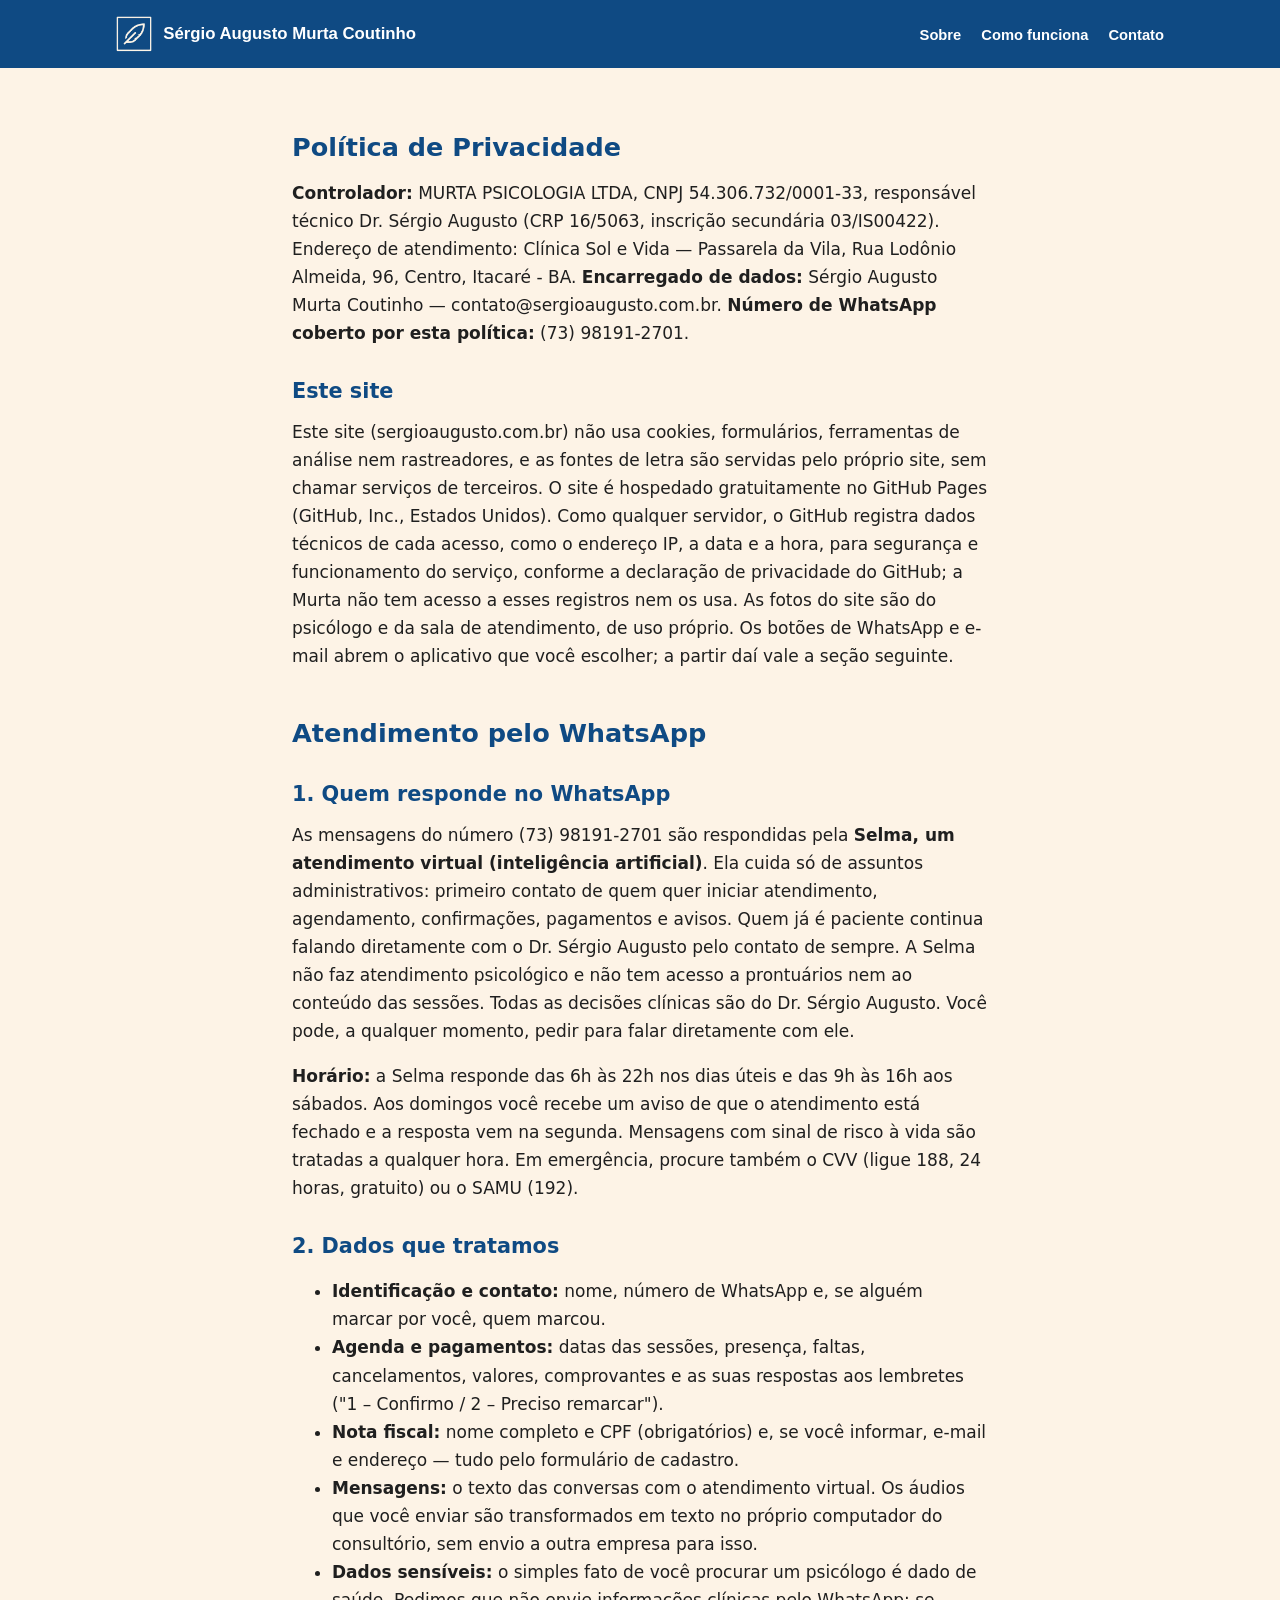
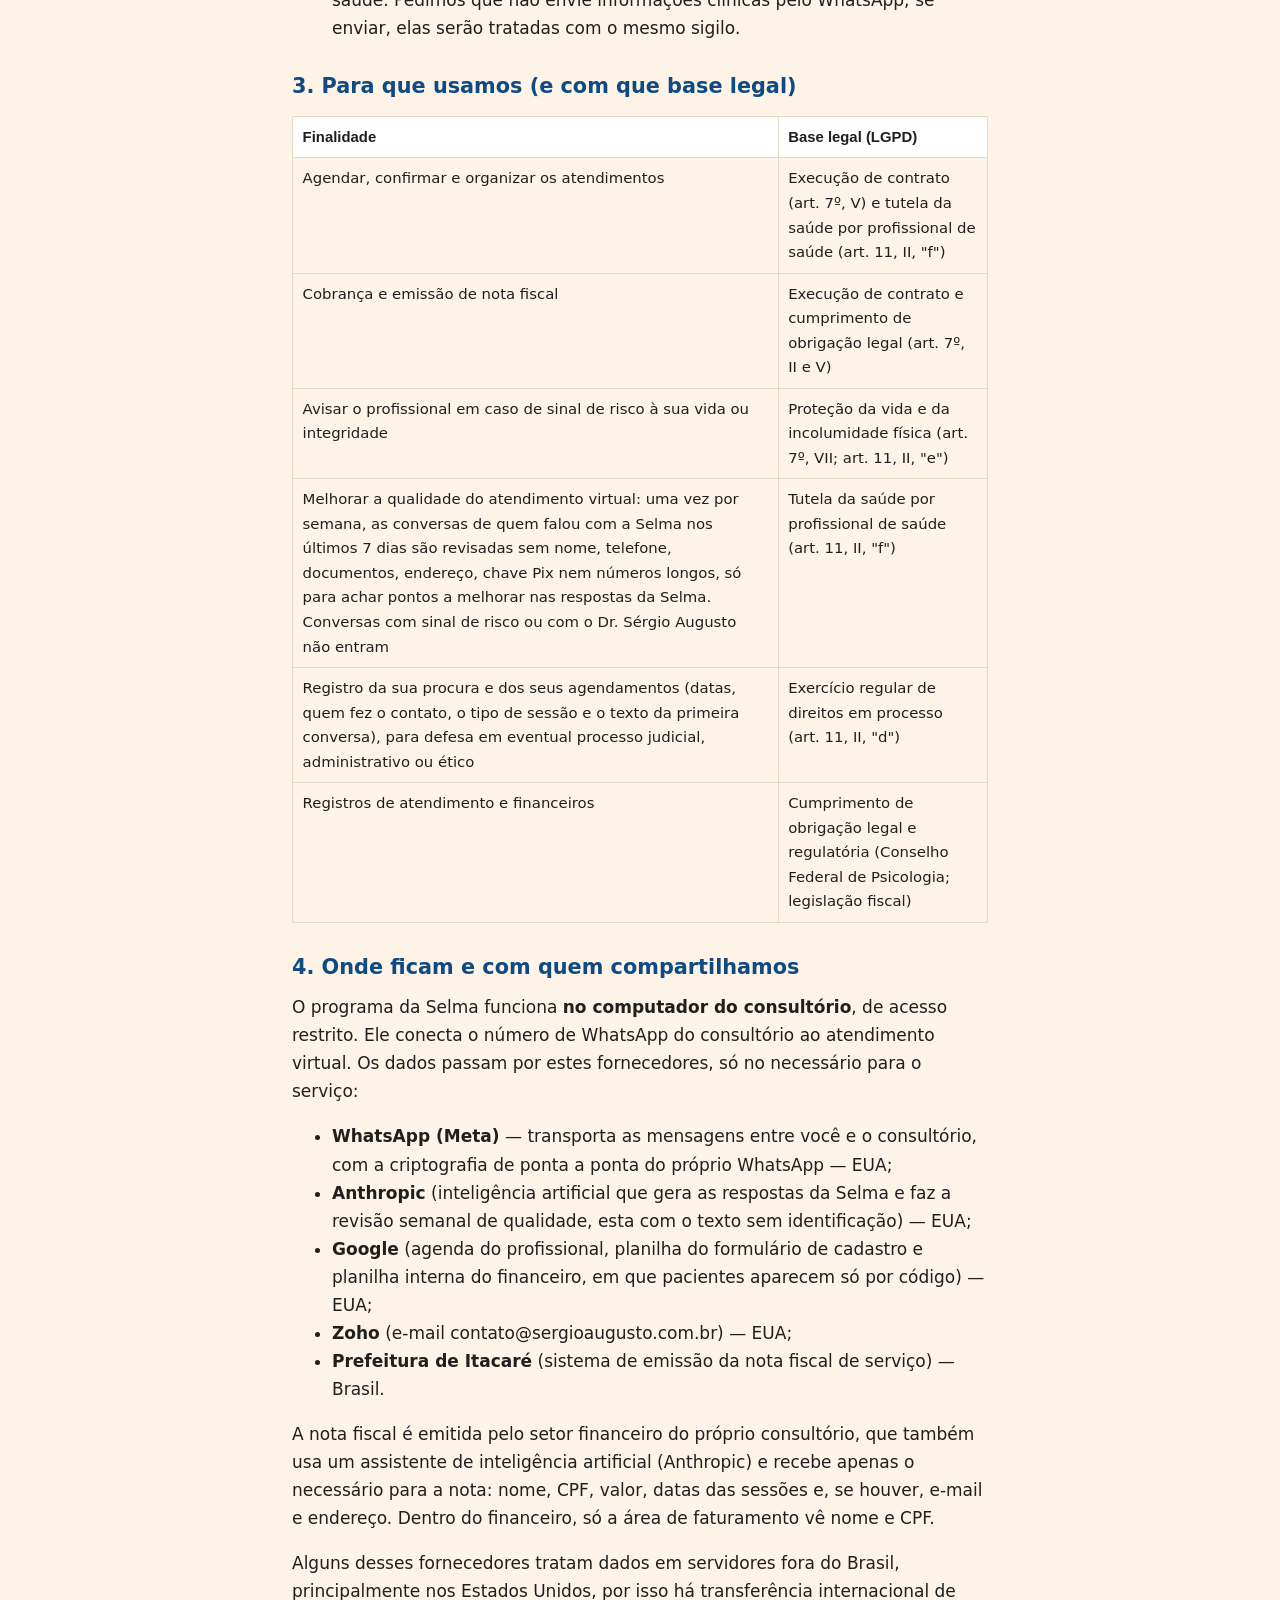
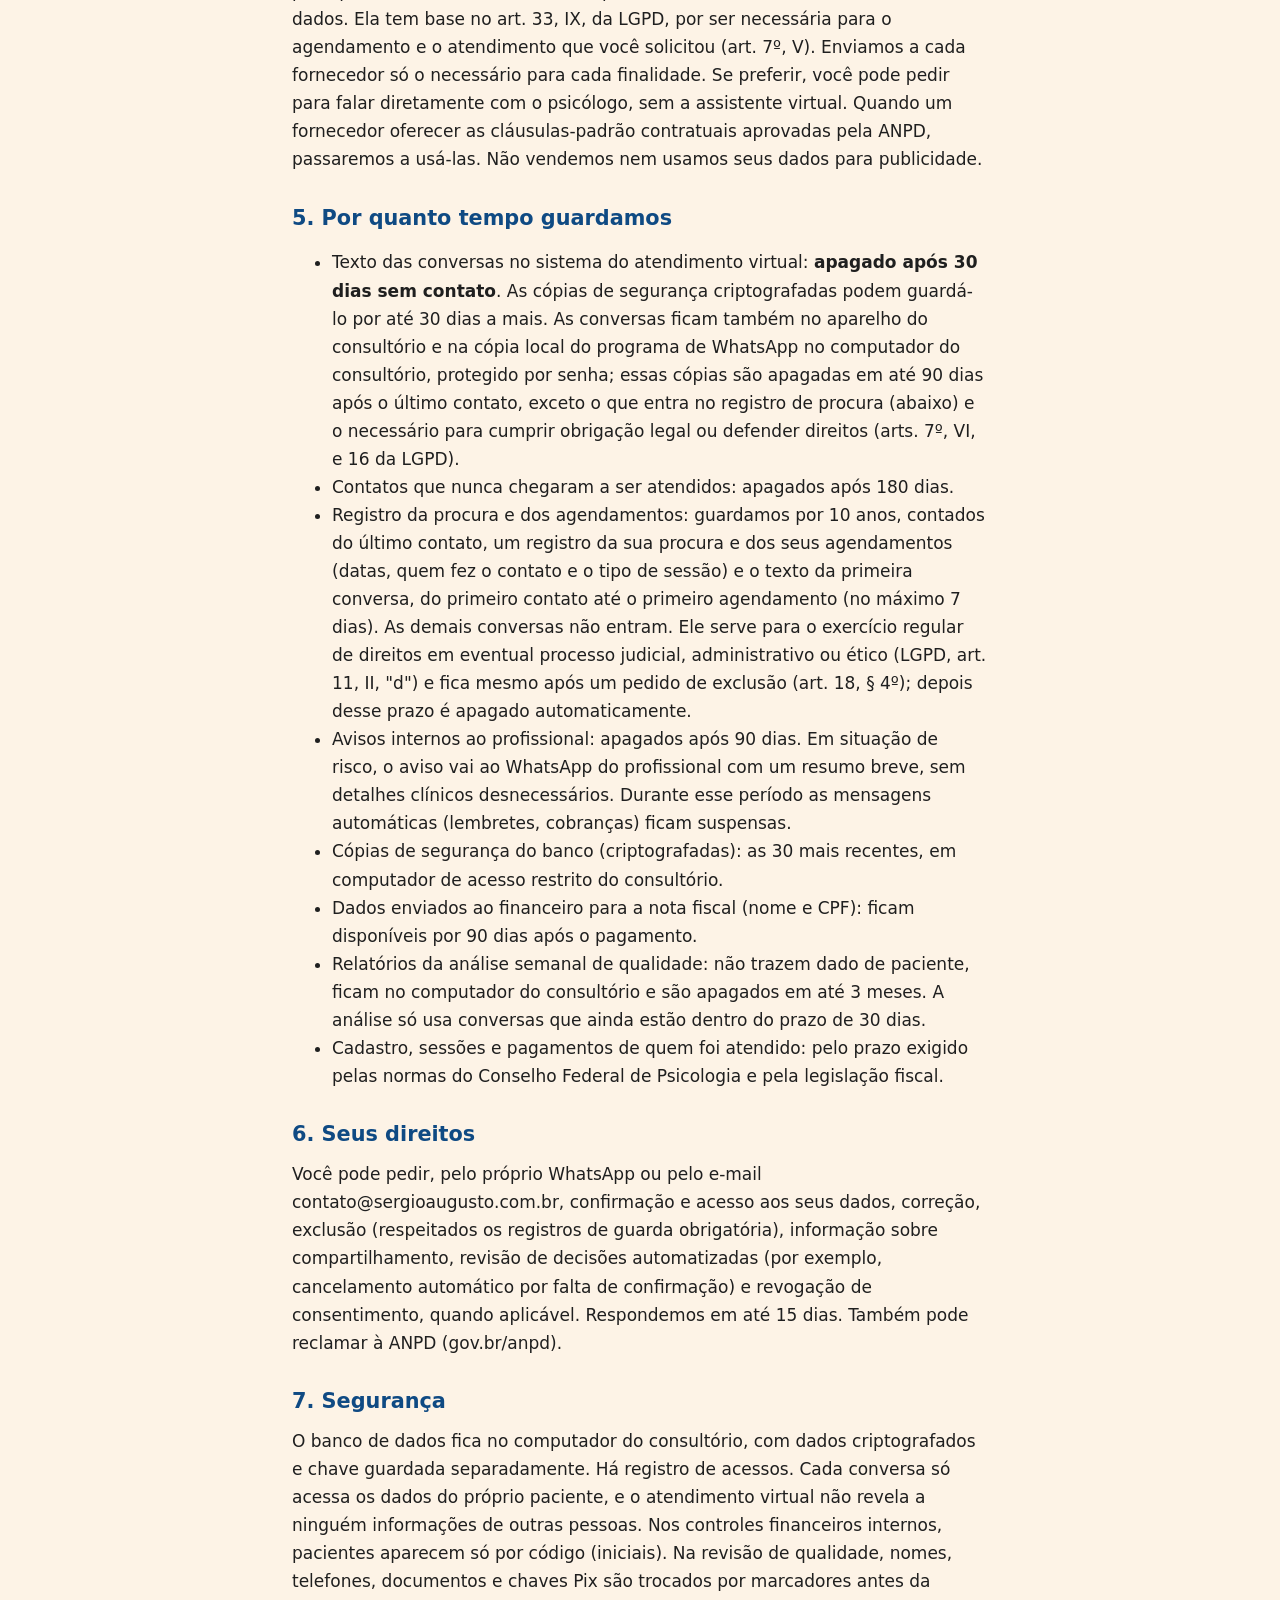
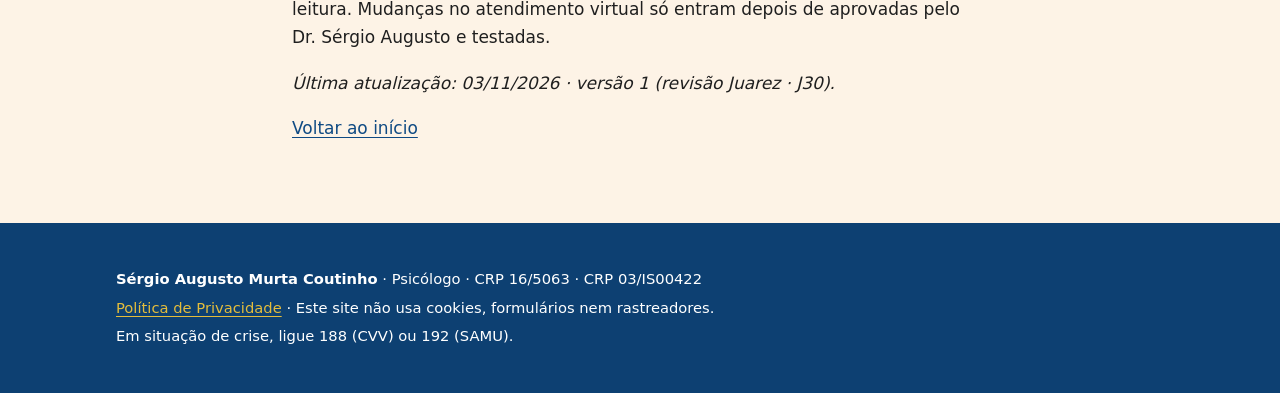
==== commit 36dab230: "Volta ao site v1, a pedido dele Co-Authored-By: Claude Opus 5.5 <noreply@anthropic.com>" ====
--- a/privacidade/index.html
+++ b/privacidade/index.html
@@ -12,18 +12,16 @@
 <meta property="og:image" content="https://sergioaugusto.com.br/assets/img/compartilhar.jpg">
 <meta property="og:locale" content="pt_BR">
 <link rel="icon" href="/favicon.png" type="image/png">
-<meta name="theme-color" content="#FBF4EA">
-<link rel="preload" href="/assets/fontes/SourceSerif4.woff2" as="font" type="font/woff2" crossorigin>
 <link rel="stylesheet" href="/assets/estilo.css">
 </head>
 <body>
 <a class="pular" href="#conteudo">Pular para o conteúdo</a>
 
 <header class="topo">
-  <div class="faixa">
-    <a class="marca" href="/">Sérgio Augusto Murta Coutinho</a>
+  <div class="conteiner">
+    <a class="marca" href="/"><img src="/assets/img/pena.png" alt="" width="36" height="36">Sérgio Augusto Murta Coutinho</a>
     <nav aria-label="Seções"><ul class="menu">
-      <li><a href="/#percurso">Percurso</a></li>
+      <li><a href="/#sobre">Sobre</a></li>
       <li><a href="/#como-funciona">Como funciona</a></li>
       <li><a href="/#contato">Contato</a></li>
     </ul></nav>
@@ -31,56 +29,40 @@
 </header>
 
 <main id="conteudo">
-<section class="legal"><div class="faixa">
+<section><div class="conteiner texto-legal">
 <h1>Política de Privacidade</h1>
-<p class="data">Última atualização: 03/11/2026 · versão 1.</p>
-<nav class="sumario" aria-label="Nesta página"><ol><li><a href="#este-site">Este site</a></li><li><a href="#secao-1">1. Quem responde no WhatsApp</a></li><li><a href="#secao-2">2. Dados que tratamos</a></li><li><a href="#secao-3">3. Para que usamos (e com que base legal)</a></li><li><a href="#secao-4">4. Onde ficam e com quem compartilhamos</a></li><li><a href="#secao-5">5. Por quanto tempo guardamos</a></li><li><a href="#secao-6">6. Seus direitos</a></li><li><a href="#secao-7">7. Segurança</a></li></ol></nav>
-<div class="texto-legal">
-<dl class="ficha">
-<div><dt>Controlador</dt><dd>MURTA PSICOLOGIA LTDA, CNPJ 54.306.732/0001-33, responsável técnico Dr. Sérgio Augusto (CRP 16/5063, inscrição secundária 03/IS00422).</dd></div>
-<div><dt>Endereço de atendimento</dt><dd>Clínica Sol &amp; Vida, Passarela da Vila, Rua Lodônio Almeida, 96, Centro, Itacaré - BA.</dd></div>
-<div><dt>Encarregado de dados</dt><dd>Sérgio Augusto Murta Coutinho, <a href="mailto:contato@sergioaugusto.com.br">contato@sergioaugusto.com.br</a>.</dd></div>
-<div><dt>Número de WhatsApp coberto por esta política</dt><dd>(73) 98191-2701.</dd></div>
-</dl>
-<h2 id="este-site">Este site</h2>
+<p><strong>Controlador:</strong> MURTA PSICOLOGIA LTDA, CNPJ 54.306.732/0001-33, responsável técnico Dr. Sérgio Augusto (CRP 16/5063, inscrição secundária 03/IS00422). Endereço de atendimento: Clínica Sol e Vida — Passarela da Vila, Rua Lodônio Almeida, 96, Centro, Itacaré - BA. <strong>Encarregado de dados:</strong> Sérgio Augusto Murta Coutinho — contato@sergioaugusto.com.br. <strong>Número de WhatsApp coberto por esta política:</strong> (73) 98191-2701.</p>
+<h2>Este site</h2>
 <p>Este site (sergioaugusto.com.br) não usa cookies, formulários, ferramentas de análise nem rastreadores, e as fontes de letra são servidas pelo próprio site, sem chamar serviços de terceiros. O site é hospedado gratuitamente no GitHub Pages (GitHub, Inc., Estados Unidos). Como qualquer servidor, o GitHub registra dados técnicos de cada acesso, como o endereço IP, a data e a hora, para segurança e funcionamento do serviço, conforme a declaração de privacidade do GitHub; a Murta não tem acesso a esses registros nem os usa. As fotos do site são do psicólogo e da sala de atendimento, de uso próprio. Os botões de WhatsApp e e-mail abrem o aplicativo que você escolher; a partir daí vale a seção seguinte.</p>
-<h2 id="whatsapp" class="parte">Atendimento pelo WhatsApp</h2>
-<h2 id="secao-1">1. Quem responde no WhatsApp</h2>
+<h2 style="font-size:1.6rem;margin-top:3rem">Atendimento pelo WhatsApp</h2>
+<h2>1. Quem responde no WhatsApp</h2>
 <p>As mensagens do número (73) 98191-2701 são respondidas pela <strong>Selma, um atendimento virtual (inteligência artificial)</strong>. Ela cuida só de assuntos administrativos: primeiro contato de quem quer iniciar atendimento, agendamento, confirmações, pagamentos e avisos. Quem já é paciente continua falando diretamente com o Dr. Sérgio Augusto pelo contato de sempre. A Selma não faz atendimento psicológico e não tem acesso a prontuários nem ao conteúdo das sessões. Todas as decisões clínicas são do Dr. Sérgio Augusto. Você pode, a qualquer momento, pedir para falar diretamente com ele.</p>
 <p><strong>Horário:</strong> a Selma responde das 6h às 22h nos dias úteis e das 9h às 16h aos sábados. Aos domingos você recebe um aviso de que o atendimento está fechado e a resposta vem na segunda. Mensagens com sinal de risco à vida são tratadas a qualquer hora. Em emergência, procure também o CVV (ligue 188, 24 horas, gratuito) ou o SAMU (192).</p>
-<h2 id="secao-2">2. Dados que tratamos</h2>
+<h2>2. Dados que tratamos</h2>
 <ul><li><strong>Identificação e contato:</strong> nome, número de WhatsApp e, se alguém marcar por você, quem marcou.</li><li><strong>Agenda e pagamentos:</strong> datas das sessões, presença, faltas, cancelamentos, valores, comprovantes e as suas respostas aos lembretes ("1 – Confirmo / 2 – Preciso remarcar").</li><li><strong>Nota fiscal:</strong> nome completo e CPF (obrigatórios) e, se você informar, e-mail e endereço — tudo pelo formulário de cadastro.</li><li><strong>Mensagens:</strong> o texto das conversas com o atendimento virtual. Os áudios que você enviar são transformados em texto no próprio computador do consultório, sem envio a outra empresa para isso.</li><li><strong>Dados sensíveis:</strong> o simples fato de você procurar um psicólogo é dado de saúde. Pedimos que não envie informações clínicas pelo WhatsApp; se enviar, elas serão tratadas com o mesmo sigilo.</li></ul>
-<h2 id="secao-3">3. Para que usamos (e com que base legal)</h2>
+<h2>3. Para que usamos (e com que base legal)</h2>
 <table><tr><th>Finalidade</th><th>Base legal (LGPD)</th></tr><tr><td>Agendar, confirmar e organizar os atendimentos</td><td>Execução de contrato (art. 7º, V) e tutela da saúde por profissional de saúde (art. 11, II, "f")</td></tr><tr><td>Cobrança e emissão de nota fiscal</td><td>Execução de contrato e cumprimento de obrigação legal (art. 7º, II e V)</td></tr><tr><td>Avisar o profissional em caso de sinal de risco à sua vida ou integridade</td><td>Proteção da vida e da incolumidade física (art. 7º, VII; art. 11, II, "e")</td></tr><tr><td>Melhorar a qualidade do atendimento virtual: uma vez por semana, as conversas de quem falou com a Selma nos últimos 7 dias são revisadas sem nome, telefone, documentos, endereço, chave Pix nem números longos, só para achar pontos a melhorar nas respostas da Selma. Conversas com sinal de risco ou com o Dr. Sérgio Augusto não entram</td><td>Tutela da saúde por profissional de saúde (art. 11, II, "f")</td></tr><tr><td>Registro da sua procura e dos seus agendamentos (datas, quem fez o contato, o tipo de sessão e o texto da primeira conversa), para defesa em eventual processo judicial, administrativo ou ético</td><td>Exercício regular de direitos em processo (art. 11, II, "d")</td></tr><tr><td>Registros de atendimento e financeiros</td><td>Cumprimento de obrigação legal e regulatória (Conselho Federal de Psicologia; legislação fiscal)</td></tr></table>
-<h2 id="secao-4">4. Onde ficam e com quem compartilhamos</h2>
+<h2>4. Onde ficam e com quem compartilhamos</h2>
 <p>O programa da Selma funciona <strong>no computador do consultório</strong>, de acesso restrito. Ele conecta o número de WhatsApp do consultório ao atendimento virtual. Os dados passam por estes fornecedores, só no necessário para o serviço:</p>
 <ul><li><strong>WhatsApp (Meta)</strong> — transporta as mensagens entre você e o consultório, com a criptografia de ponta a ponta do próprio WhatsApp — EUA;</li><li><strong>Anthropic</strong> (inteligência artificial que gera as respostas da Selma e faz a revisão semanal de qualidade, esta com o texto sem identificação) — EUA;</li><li><strong>Google</strong> (agenda do profissional, planilha do formulário de cadastro e planilha interna do financeiro, em que pacientes aparecem só por código) — EUA;</li><li><strong>Zoho</strong> (e-mail contato@sergioaugusto.com.br) — EUA;</li><li><strong>Prefeitura de Itacaré</strong> (sistema de emissão da nota fiscal de serviço) — Brasil.</li></ul>
 <p>A nota fiscal é emitida pelo setor financeiro do próprio consultório, que também usa um assistente de inteligência artificial (Anthropic) e recebe apenas o necessário para a nota: nome, CPF, valor, datas das sessões e, se houver, e-mail e endereço. Dentro do financeiro, só a área de faturamento vê nome e CPF.</p>
 <p>Alguns desses fornecedores tratam dados em servidores fora do Brasil, principalmente nos Estados Unidos, por isso há transferência internacional de dados. Ela tem base no art. 33, IX, da LGPD, por ser necessária para o agendamento e o atendimento que você solicitou (art. 7º, V). Enviamos a cada fornecedor só o necessário para cada finalidade. Se preferir, você pode pedir para falar diretamente com o psicólogo, sem a assistente virtual. Quando um fornecedor oferecer as cláusulas-padrão contratuais aprovadas pela ANPD, passaremos a usá-las. Não vendemos nem usamos seus dados para publicidade.</p>
-<h2 id="secao-5">5. Por quanto tempo guardamos</h2>
+<h2>5. Por quanto tempo guardamos</h2>
 <ul><li>Texto das conversas no sistema do atendimento virtual: <strong>apagado após 30 dias sem contato</strong>. As cópias de segurança criptografadas podem guardá-lo por até 30 dias a mais. As conversas ficam também no aparelho do consultório e na cópia local do programa de WhatsApp no computador do consultório, protegido por senha; essas cópias são apagadas em até 90 dias após o último contato, exceto o que entra no registro de procura (abaixo) e o necessário para cumprir obrigação legal ou defender direitos (arts. 7º, VI, e 16 da LGPD).</li><li>Contatos que nunca chegaram a ser atendidos: apagados após 180 dias.</li><li>Registro da procura e dos agendamentos: guardamos por 10 anos, contados do último contato, um registro da sua procura e dos seus agendamentos (datas, quem fez o contato e o tipo de sessão) e o texto da primeira conversa, do primeiro contato até o primeiro agendamento (no máximo 7 dias). As demais conversas não entram. Ele serve para o exercício regular de direitos em eventual processo judicial, administrativo ou ético (LGPD, art. 11, II, "d") e fica mesmo após um pedido de exclusão (art. 18, § 4º); depois desse prazo é apagado automaticamente.</li><li>Avisos internos ao profissional: apagados após 90 dias. Em situação de risco, o aviso vai ao WhatsApp do profissional com um resumo breve, sem detalhes clínicos desnecessários. Durante esse período as mensagens automáticas (lembretes, cobranças) ficam suspensas.</li><li>Cópias de segurança do banco (criptografadas): as 30 mais recentes, em computador de acesso restrito do consultório.</li><li>Dados enviados ao financeiro para a nota fiscal (nome e CPF): ficam disponíveis por 90 dias após o pagamento.</li><li>Relatórios da análise semanal de qualidade: não trazem dado de paciente, ficam no computador do consultório e são apagados em até 3 meses. A análise só usa conversas que ainda estão dentro do prazo de 30 dias.</li><li>Cadastro, sessões e pagamentos de quem foi atendido: pelo prazo exigido pelas normas do Conselho Federal de Psicologia e pela legislação fiscal.</li></ul>
-<h2 id="secao-6">6. Seus direitos</h2>
+<h2>6. Seus direitos</h2>
 <p>Você pode pedir, pelo próprio WhatsApp ou pelo e-mail contato@sergioaugusto.com.br, confirmação e acesso aos seus dados, correção, exclusão (respeitados os registros de guarda obrigatória), informação sobre compartilhamento, revisão de decisões automatizadas (por exemplo, cancelamento automático por falta de confirmação) e revogação de consentimento, quando aplicável. Respondemos em até 15 dias. Também pode reclamar à ANPD (gov.br/anpd).</p>
-<h2 id="secao-7">7. Segurança</h2>
+<h2>7. Segurança</h2>
 <p>O banco de dados fica no computador do consultório, com dados criptografados e chave guardada separadamente. Há registro de acessos. Cada conversa só acessa os dados do próprio paciente, e o atendimento virtual não revela a ninguém informações de outras pessoas. Nos controles financeiros internos, pacientes aparecem só por código (iniciais). Na revisão de qualidade, nomes, telefones, documentos e chaves Pix são trocados por marcadores antes da leitura. Mudanças no atendimento virtual só entram depois de aprovadas pelo Dr. Sérgio Augusto e testadas.</p>
-<p><em>Última atualização: 03/11/2026 · versão 1.</em></p>
-<p class="voltar"><a href="/">Voltar ao início</a></p>
-</div>
+<p><em>Última atualização: 03/11/2026 · versão 1 (revisão Juarez · J30).</em></p>
+<p><a href="/">Voltar ao início</a></p>
 </div></section>
 </main>
 
 <footer class="rodape">
-  <div class="faixa">
-    <img class="pena" src="/assets/img/pena-solta.png" alt="" width="28" height="28">
-    <div>
-      <strong>Sérgio Augusto Murta Coutinho</strong>
-      <p>Psicólogo · CRP 16/5063 · CRP 03/IS00422</p>
-    </div>
-    <div class="direita">
-      <p><a href="/privacidade/">Política de Privacidade</a></p>
-      <p>Em situação de crise: CVV 188 (24 h, gratuito) · SAMU 192</p>
-      <p>Este site não usa cookies, formulários nem rastreadores.</p>
-    </div>
+  <div class="conteiner">
+    <p><strong>Sérgio Augusto Murta Coutinho</strong> · Psicólogo · CRP 16/5063 · CRP 03/IS00422</p>
+    <p><a href="/privacidade/">Política de Privacidade</a> · Este site não usa cookies, formulários nem rastreadores.</p>
+    <p>Em situação de crise, ligue 188 (CVV) ou 192 (SAMU).</p>
   </div>
 </footer>
 </body>
--- a/assets/estilo.css
+++ b/assets/estilo.css
@@ -1,162 +1,81 @@
-/* Site de Sérgio Augusto Murta Coutinho · v2
-   Fontes servidas pelo próprio site (OFL), nenhum serviço externo.
-   Serifa (Source Serif 4) para leitura e títulos; Open Sans só na interface. */
-@font-face{font-family:"Source Serif 4";src:url("fontes/SourceSerif4.woff2") format("woff2");font-weight:200 900;font-style:normal;font-display:swap}
-@font-face{font-family:"Source Serif 4";src:url("fontes/SourceSerif4-Italico.woff2") format("woff2");font-weight:200 900;font-style:italic;font-display:swap}
-@font-face{font-family:"Open Sans";src:url("fontes/OpenSans.woff2") format("woff2");font-weight:300 800;font-display:swap}
+/* Design System Murta — fontes servidas pelo próprio site (OFL), nenhum serviço externo */
+@font-face{font-family:"Montserrat";src:url("fontes/Montserrat.ttf") format("truetype");font-weight:100 900;font-display:swap}
+@font-face{font-family:"Open Sans";src:url("fontes/OpenSans.ttf") format("truetype");font-weight:300 800;font-display:swap}
+@font-face{font-family:"Kaushan Script";src:url("fontes/KaushanScript-Regular.ttf") format("truetype");font-weight:400;font-display:swap}
 
 :root{
-  --papel:#FBF4EA;
-  --papel-2:#F4EADC;
-  --tinta:#1D2430;
-  --tinta-2:#4A5260;   /* texto secundário: 7,4:1 sobre o papel */
   --azul:#0F4A83;
-  --azul-escuro:#0B365F;
-  --dourado:#E4BD3C;   /* só filete/sublinhado, ou texto sobre azul */
-  --filete:#DCCDB8;
-  --serifa:"Source Serif 4",Charter,"Sitka Text",Cambria,Georgia,serif;
-  --sans:"Open Sans",system-ui,-apple-system,"Segoe UI",Roboto,sans-serif;
-  --margem:clamp(1.25rem,5vw,5rem);
-  --larg:78rem;
+  --folhagem:#0D4072;
+  --creme:#FDF3E6;
+  --dourado:#E4BD3C; /* só sobre azul */
+  --tinta:#1F1F1F;
+  --borda:#E8D9C4;
+  --larg:68rem;
 }
-*,*::before,*::after{box-sizing:border-box}
-html{scroll-behavior:smooth;-webkit-text-size-adjust:100%}
-body{margin:0;background:var(--papel);color:var(--tinta);font-family:var(--serifa);font-size:clamp(1.0625rem,.95rem + .35vw,1.1875rem);line-height:1.6;font-optical-sizing:auto;text-rendering:optimizeLegibility}
-img{display:block;max-width:100%;height:auto}
+*{box-sizing:border-box}
+html{scroll-behavior:smooth}
+body{margin:0;font-family:"Open Sans",system-ui,-apple-system,"Segoe UI",Roboto,sans-serif;font-size:1.0625rem;line-height:1.65;color:var(--tinta);background:var(--creme)}
+h1,h2,h3{font-family:"Montserrat",system-ui,sans-serif;font-weight:700;line-height:1.25;color:var(--azul);margin:0 0 .6em}
+h2{font-size:clamp(1.5rem,3vw,2rem)}
+h3{font-size:1.15rem;font-weight:600}
 p{margin:0 0 1em}
-a{color:var(--azul);text-decoration-thickness:1px;text-underline-offset:.2em}
-a:hover{text-decoration-thickness:2px}
-:focus-visible{outline:2px solid var(--azul);outline-offset:4px;border-radius:2px}
-::selection{background:#F3DF9C}
-.pular{position:absolute;left:-999px;top:0}
-.pular:focus{left:1rem;top:1rem;background:#fff;padding:.5rem 1rem;z-index:10;font-family:var(--sans)}
+a{color:var(--azul);text-underline-offset:3px}
+a:focus-visible,.botao:focus-visible{outline:3px solid var(--dourado);outline-offset:3px}
+img{max-width:100%;height:auto;display:block}
+.pular{position:absolute;left:-999px}
+.pular:focus{left:1rem;top:1rem;background:#fff;padding:.5rem 1rem;z-index:10}
+.conteiner{max-width:var(--larg);margin:0 auto;padding:0 1.25rem}
 
-.faixa{max-width:var(--larg);margin:0 auto;padding:0 var(--margem)}
-.rotulo{font-family:var(--sans);font-size:.78rem;font-weight:600;letter-spacing:.08em;text-transform:uppercase;color:var(--tinta-2);margin:0 0 .9rem}
+/* Cabeçalho (azul: dourado permitido) */
+.topo{background:var(--azul);color:#fff;position:sticky;top:0;z-index:5}
+.topo .conteiner{display:flex;align-items:center;justify-content:space-between;gap:1rem;min-height:4.25rem}
+.marca{display:flex;align-items:center;gap:.7rem;color:#fff;text-decoration:none;font-family:"Montserrat",sans-serif;font-weight:600;font-size:1.05rem}
+.marca img{width:36px;height:36px}
+.menu{display:flex;flex-wrap:wrap;gap:.25rem 1.25rem;list-style:none;margin:0;padding:0}
+.menu a{color:#fff;text-decoration:none;font-family:"Montserrat",sans-serif;font-weight:600;font-size:.92rem}
+.menu a:hover{color:var(--dourado)}
 
-/* Cabeçalho */
-.topo{border-bottom:1px solid var(--filete);background:var(--papel)}
-.topo .faixa{display:flex;align-items:baseline;justify-content:space-between;gap:.75rem 1.5rem;padding-top:1.4rem;padding-bottom:1.2rem;flex-wrap:wrap}
-.marca{font-family:var(--serifa);font-size:1.2rem;font-weight:500;color:var(--tinta);text-decoration:none;letter-spacing:-.005em}
-.menu{display:flex;gap:1.75rem;list-style:none;margin:0;padding:0;font-family:var(--sans);font-size:.9rem}
-.menu a{display:inline-block;color:var(--tinta);text-decoration:none;padding:.75rem .5rem;margin:-.75rem -.5rem}
-.menu a:hover{text-decoration:underline;text-decoration-color:var(--azul);text-underline-offset:.35em}
+/* Início */
+.inicio{background:var(--azul);color:#fff;padding:4rem 0 4.5rem}
+.inicio .duas{align-items:center}
+.inicio h1{color:#fff;font-size:clamp(1.7rem,3.6vw,2.5rem);margin-bottom:.5em}
+.linha-prof{font-family:"Montserrat",sans-serif;color:var(--dourado);font-weight:600;text-transform:uppercase;letter-spacing:.18em;font-size:.85rem;margin-bottom:1.4rem}
+.inicio .retrato{border-radius:.75rem;box-shadow:0 0 0 4px var(--folhagem)}
+.botao{display:inline-block;background:var(--creme);color:var(--azul);font-family:"Montserrat",sans-serif;font-weight:700;padding:.85rem 1.4rem;border-radius:.5rem;text-decoration:none;margin-top:.8rem}
+.botao:hover{background:#fff}
+.botao.secundario{background:transparent;color:#fff;border:2px solid var(--dourado);margin-left:.6rem}
 
-/* Abertura */
-.abertura .faixa{display:grid;grid-template-columns:repeat(12,minmax(0,1fr));column-gap:2rem;align-items:end;padding-top:clamp(3rem,8vw,7rem);padding-bottom:clamp(3.5rem,8vw,7.5rem)}
-.abertura .texto{grid-column:1/7;padding-bottom:1rem}
-.abertura h1{font-family:var(--serifa);font-weight:400;font-size:clamp(2.5rem,1.4rem + 4.2vw,4.4rem);line-height:1.03;letter-spacing:-.02em;margin:0 0 1.75rem;color:var(--tinta)}
-.oficio{font-size:1.3rem;line-height:1.4;margin:0 0 .35rem}
-.registro{font-family:var(--sans);font-size:.82rem;color:var(--tinta-2);letter-spacing:.02em;margin:0 0 2.25rem}
-.chamada{font-size:1.15em;max-width:30em;margin-bottom:2.25rem}
-.acao{font-family:var(--sans);margin:0;max-width:30rem}
-.acao a{display:inline-block;padding:.6rem 0;font-size:1.125rem;font-weight:600;text-decoration:underline;text-underline-offset:.25em;text-decoration-thickness:1px}
-.acao span{display:block;font-size:.875rem;line-height:1.5;color:var(--tinta)}
-.abertura figure{grid-column:8/13;margin:0}
+/* Seções sobre creme (sem dourado) */
+section{padding:4rem 0;scroll-margin-top:4.5rem}
+section.alterna{background:#fff}
+.duas{display:grid;grid-template-columns:minmax(0,1.6fr) minmax(0,1fr);gap:2.5rem;align-items:start}
+.foto{border-radius:.75rem}
+.contatos{display:grid;grid-template-columns:repeat(auto-fit,minmax(16rem,1fr));gap:1.25rem;margin:1.5rem 0}
+.cartao{background:#fff;border:1px solid var(--borda);border-radius:.75rem;padding:1.25rem}
+.cartao a{font-weight:600;font-size:1.1rem}
+.cartao p{font-size:.93rem;margin:.6rem 0 0}
+.aviso{border-left:4px solid var(--azul);background:#fff;padding:1rem 1.25rem;border-radius:0 .5rem .5rem 0;font-size:.97rem}
 
-/* Seções */
-.secao{border-top:1px solid var(--filete);scroll-margin-top:1rem}
-.secao .faixa{display:grid;grid-template-columns:repeat(12,minmax(0,1fr));column-gap:2rem;padding-top:clamp(3.5rem,8vw,7.5rem);padding-bottom:clamp(3.5rem,8vw,7.5rem)}
-.secao .lado{grid-column:1/5}
-.secao .corpo{grid-column:6/13;max-width:38rem}
-.secao h2{font-family:var(--serifa);font-weight:400;font-size:clamp(1.9rem,1.3rem + 1.8vw,2.6rem);line-height:1.1;letter-spacing:-.015em;margin:0 0 2rem;color:var(--tinta)}
+/* Marcador de revisão: some quando todo [VERIFICAR] for resolvido */
+.verificar{background:#FFF1B8;color:#5A4500;padding:0 .25em;border-radius:.2em;font-weight:600}
 
-/* Percurso */
-.datas{list-style:none;margin:0;padding:0;font-family:var(--sans);font-size:.92rem;line-height:1.45}
-.datas li{display:grid;grid-template-columns:3.5rem 1fr;gap:.75rem;padding:.85rem 0;border-top:1px solid var(--filete)}
-.datas li:last-child{border-bottom:1px solid var(--filete)}
-.datas b{font-family:var(--serifa);font-weight:600;font-size:1.05rem;color:var(--azul)}
-/* Frase dele: o único momento tipográfico grande da página */
-.frase .faixa{display:grid;grid-template-columns:repeat(12,minmax(0,1fr));column-gap:2rem;padding-top:clamp(1rem,4vw,3rem);padding-bottom:clamp(4rem,9vw,8rem)}
-.frase blockquote{grid-column:3/11;margin:0}
-.frase p{font-style:italic;font-size:clamp(1.75rem,1rem + 3.2vw,2.9rem);line-height:1.22;letter-spacing:-.015em;color:var(--azul);margin:0;text-wrap:balance}
-
-/* Sala */
-.sala{margin:0}
-.sala img{width:100%;aspect-ratio:16/10;object-fit:cover;object-position:center 70%}
-.sala figcaption{font-style:italic;font-size:.95rem;color:var(--tinta-2);margin-top:.75rem}
-.sala-faixa{padding-bottom:clamp(3.5rem,8vw,7.5rem)}
-.sala-faixa .faixa{display:grid;grid-template-columns:repeat(12,minmax(0,1fr));column-gap:2rem}
-.sala-faixa .sala{grid-column:1/-1}
-
-/* Listas de definição (como funciona, contato) */
-.itens{margin:0}
-.itens>div{display:grid;grid-template-columns:11rem 1fr;gap:1.5rem;padding:1.4rem 0;border-top:1px solid var(--filete)}
-.itens>div:last-child{border-bottom:1px solid var(--filete)}
-.itens dt{font-family:var(--sans);font-size:.875rem;font-weight:600;color:var(--azul);padding-top:.25em}
-/* Como funciona: título em cima e quatro itens em duas colunas, para não repetir o molde das outras seções */
-.empilhada .lado,.empilhada .corpo{grid-column:1/-1;max-width:none}
-.itens.quatro{display:grid;grid-template-columns:repeat(2,minmax(0,1fr));column-gap:4rem}
-.itens.quatro>div{grid-template-columns:1fr;gap:.5rem;border-bottom:0}
-.itens.quatro>div:nth-last-child(-n+2){border-bottom:1px solid var(--filete)}
-.itens.quatro dd{max-width:30rem}
-.itens dd{margin:0}
-.itens dd p:last-child{margin:0}
-.itens .grande{font-size:1.3rem}
-.itens address{font-style:normal}
-
-.crise{margin-top:2.5rem;color:var(--tinta);max-width:36rem}
-.crise strong{font-weight:600}
-
-/* Rodapé */
-.rodape{background:var(--azul-escuro);color:#E9EEF5;font-family:var(--sans);font-size:.88rem;line-height:1.6}
-.rodape .faixa{display:grid;grid-template-columns:auto 1fr auto;gap:1.5rem 2rem;align-items:start;padding-top:3rem;padding-bottom:3rem}
-.rodape img{width:32px;height:32px;opacity:.9}
-.rodape p{margin:0 0 .3rem}
-.rodape strong{font-family:var(--serifa);font-weight:500;font-size:1.1rem;color:#fff;display:block;margin-bottom:.2rem}
+/* Rodapé (azul: dourado permitido) */
+.rodape{background:var(--folhagem);color:#fff;padding:2.5rem 0;font-size:.92rem}
 .rodape a{color:var(--dourado)}
-.rodape .direita{text-align:right}
+.rodape p{margin:.3em 0}
 
 /* Página de privacidade */
-.legal .faixa{display:grid;grid-template-columns:repeat(12,minmax(0,1fr));column-gap:2rem;padding-top:clamp(3rem,7vw,6rem);padding-bottom:clamp(3.5rem,8vw,7rem)}
-.legal h1{grid-column:1/-1;font-family:var(--serifa);font-weight:400;font-size:clamp(2.5rem,1.4rem + 4.2vw,4.4rem);line-height:1.05;letter-spacing:-.02em;margin:0 0 .6rem}
-.legal .data{grid-column:1/-1;font-family:var(--sans);font-size:.85rem;color:var(--tinta-2);margin:0 0 3rem}
-.sumario{grid-column:1/4;align-self:stretch;font-family:var(--sans);font-size:.88rem;line-height:1.4}
-.sumario ol{list-style:none;margin:0;padding:0;position:sticky;top:2rem}
-.sumario li{border-top:1px solid var(--filete)}
-.sumario li:last-child{border-bottom:1px solid var(--filete)}
-.sumario a{display:block;padding:.6rem 0;color:var(--tinta);text-decoration:none}
-.sumario a:hover{color:var(--azul)}
-.texto-legal{grid-column:5/13;max-width:42rem;font-size:1.0625rem}
-.texto-legal h2{font-family:var(--serifa);font-weight:500;font-size:1.65rem;line-height:1.2;letter-spacing:-.01em;margin:3rem 0 1rem;scroll-margin-top:1.5rem}
-.texto-legal h2:first-child{margin-top:0}
-.texto-legal h2.parte{font-weight:400;font-size:2.1rem;margin-top:4rem;padding-top:2rem;border-top:1px solid var(--filete)}
-.texto-legal ul{padding-left:1.2rem}
-.texto-legal li{margin-bottom:.6rem}
-.ficha{margin:0 0 1rem;font-size:1rem}
-.ficha>div{display:grid;grid-template-columns:10rem 1fr;gap:1rem;padding:.8rem 0;border-top:1px solid var(--filete)}
-.ficha>div:last-child{border-bottom:1px solid var(--filete)}
-.ficha dt{font-family:var(--sans);font-size:.875rem;font-weight:600;color:var(--azul);padding-top:.2em}
-.ficha dd{margin:0}
-.texto-legal table{border-collapse:collapse;width:100%;font-size:.95rem;margin:1.25rem 0 1.5rem}
-.texto-legal th,.texto-legal td{border-top:1px solid var(--filete);border-bottom:1px solid var(--filete);padding:.75rem .9rem .75rem 0;text-align:left;vertical-align:top}
-.texto-legal th{font-family:var(--sans);font-size:.875rem;font-weight:600;color:var(--azul)}
-.texto-legal td:first-child{width:55%}
-.voltar{font-family:var(--sans);font-size:.92rem;margin-top:3rem}
+.texto-legal{max-width:46rem}
+.texto-legal h2{font-size:1.3rem;margin-top:2rem}
+.texto-legal table{border-collapse:collapse;width:100%;font-size:.93rem;margin:1rem 0}
+.texto-legal th,.texto-legal td{border:1px solid var(--borda);padding:.5rem .6rem;text-align:left;vertical-align:top}
+.texto-legal th{background:#fff;font-family:"Montserrat",sans-serif}
 
-@media (max-width:60rem){
-  .abertura .faixa,.secao .faixa,.sala-faixa .faixa,.legal .faixa,.frase .faixa{grid-template-columns:1fr}
-  .abertura .texto,.abertura figure,.secao .lado,.secao .corpo,.sala-faixa .sala,.sumario,.texto-legal{grid-column:1/-1}
-  .abertura figure{margin-top:3rem;max-width:30rem}
-  .frase blockquote{grid-column:1/-1}
-  .secao .lado{margin-bottom:1rem}
-  .secao h2{margin-bottom:1.5rem}
-  .sumario{margin-bottom:2.5rem}
-  .sumario ol{position:static}
+@media (max-width:720px){
+  .duas{grid-template-columns:1fr}
+  .inicio .retrato{max-width:18rem;order:-1}
+  .foto{max-width:20rem}
+  .menu{display:none} /* em celular a página é curta; a navegação é a rolagem */
+  .botao.secundario{margin-left:0}
 }
-@media (max-width:40rem){
-  .topo .faixa{padding-top:1.1rem;padding-bottom:1rem}
-  .menu{gap:1.25rem;font-size:.9rem}
-  .itens>div,.ficha>div{grid-template-columns:1fr;gap:.3rem}
-  .itens.quatro{grid-template-columns:1fr}
-  .itens.quatro>div:nth-last-child(2){border-bottom:0}
-  .rodape .faixa{grid-template-columns:1fr}
-  .rodape .direita{text-align:left}
-  .texto-legal table,.texto-legal tbody,.texto-legal tr,.texto-legal td{display:block;width:100%!important}
-  .texto-legal tr:first-child{display:none}
-  .texto-legal tr{border-top:1px solid var(--filete);padding:.75rem 0}
-  .texto-legal td{border:0;padding:.15rem 0}
-  .texto-legal td:first-child{font-weight:600}
-}
-@media (prefers-reduced-motion:reduce){html{scroll-behavior:auto}*{transition:none!important}}
-@media print{.topo nav,.sumario,.pular{display:none}body{background:#fff}}
+@media (prefers-reduced-motion:reduce){html{scroll-behavior:auto}}
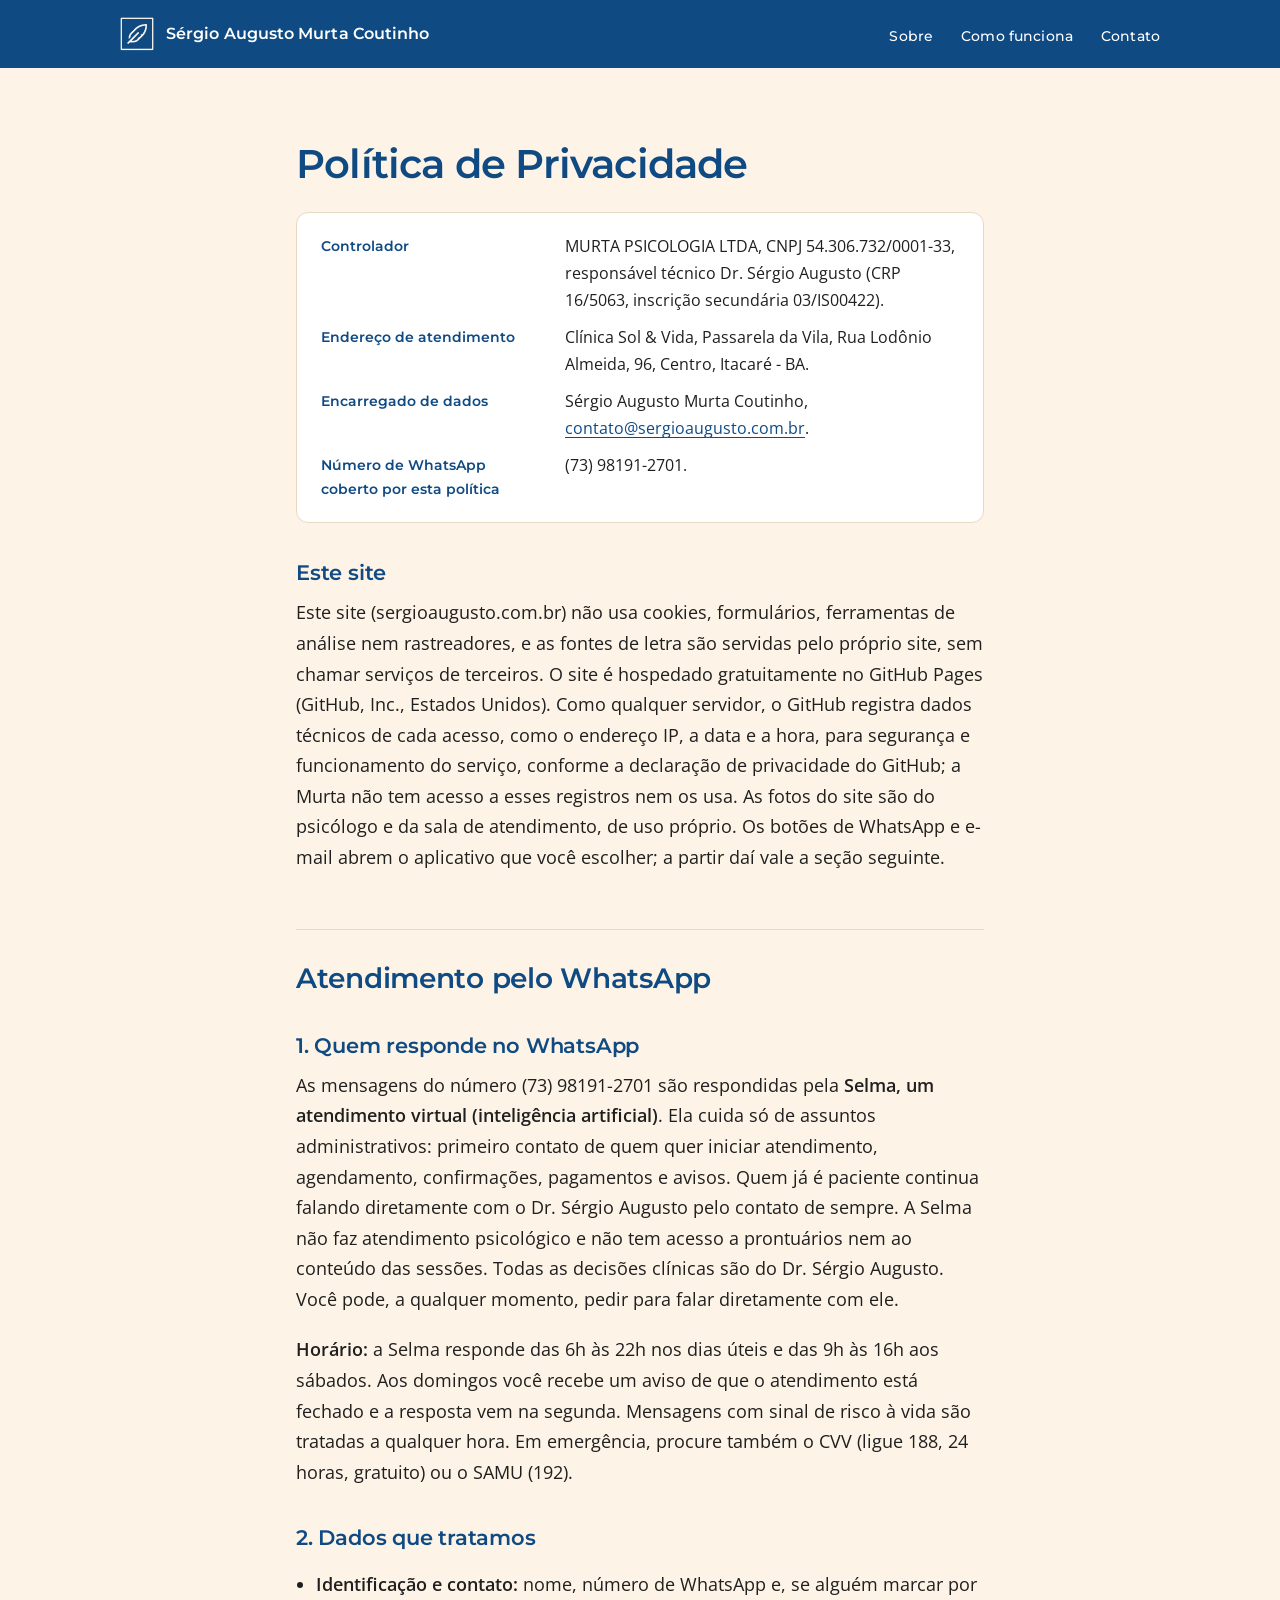
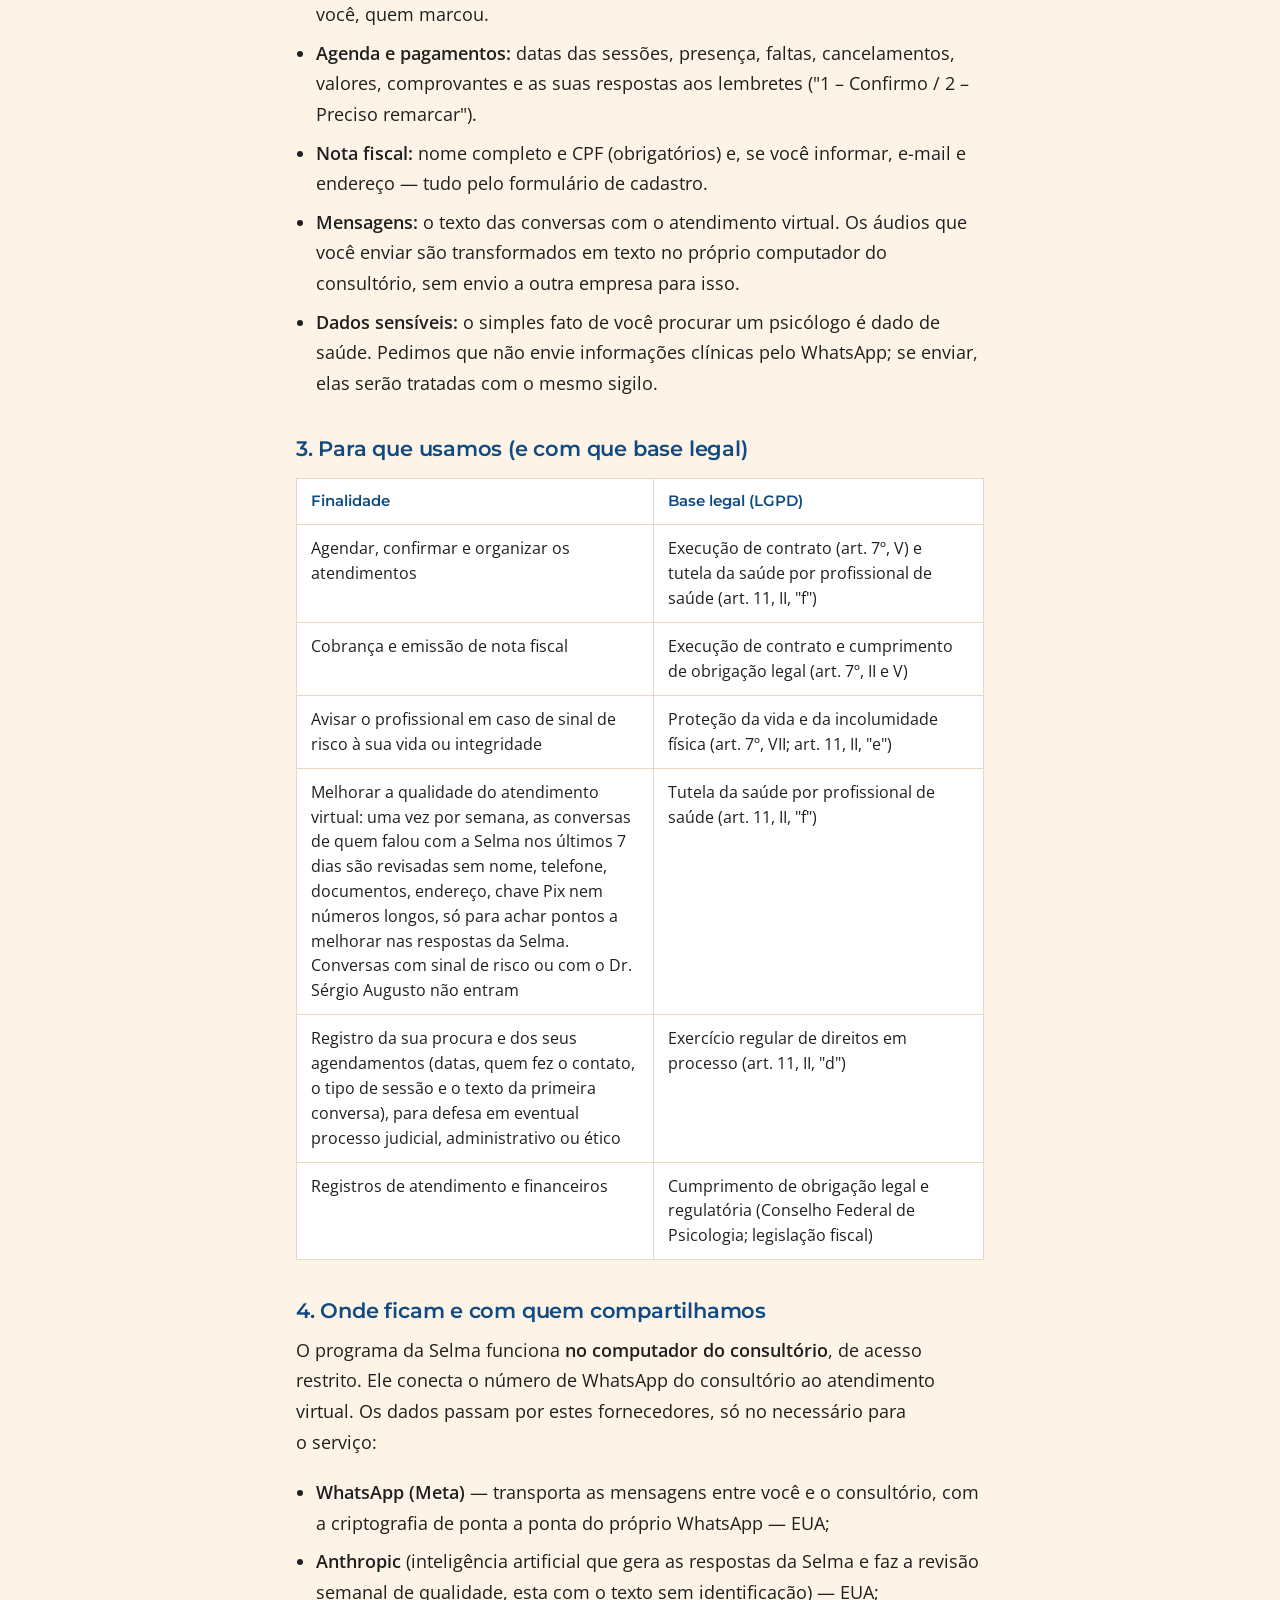
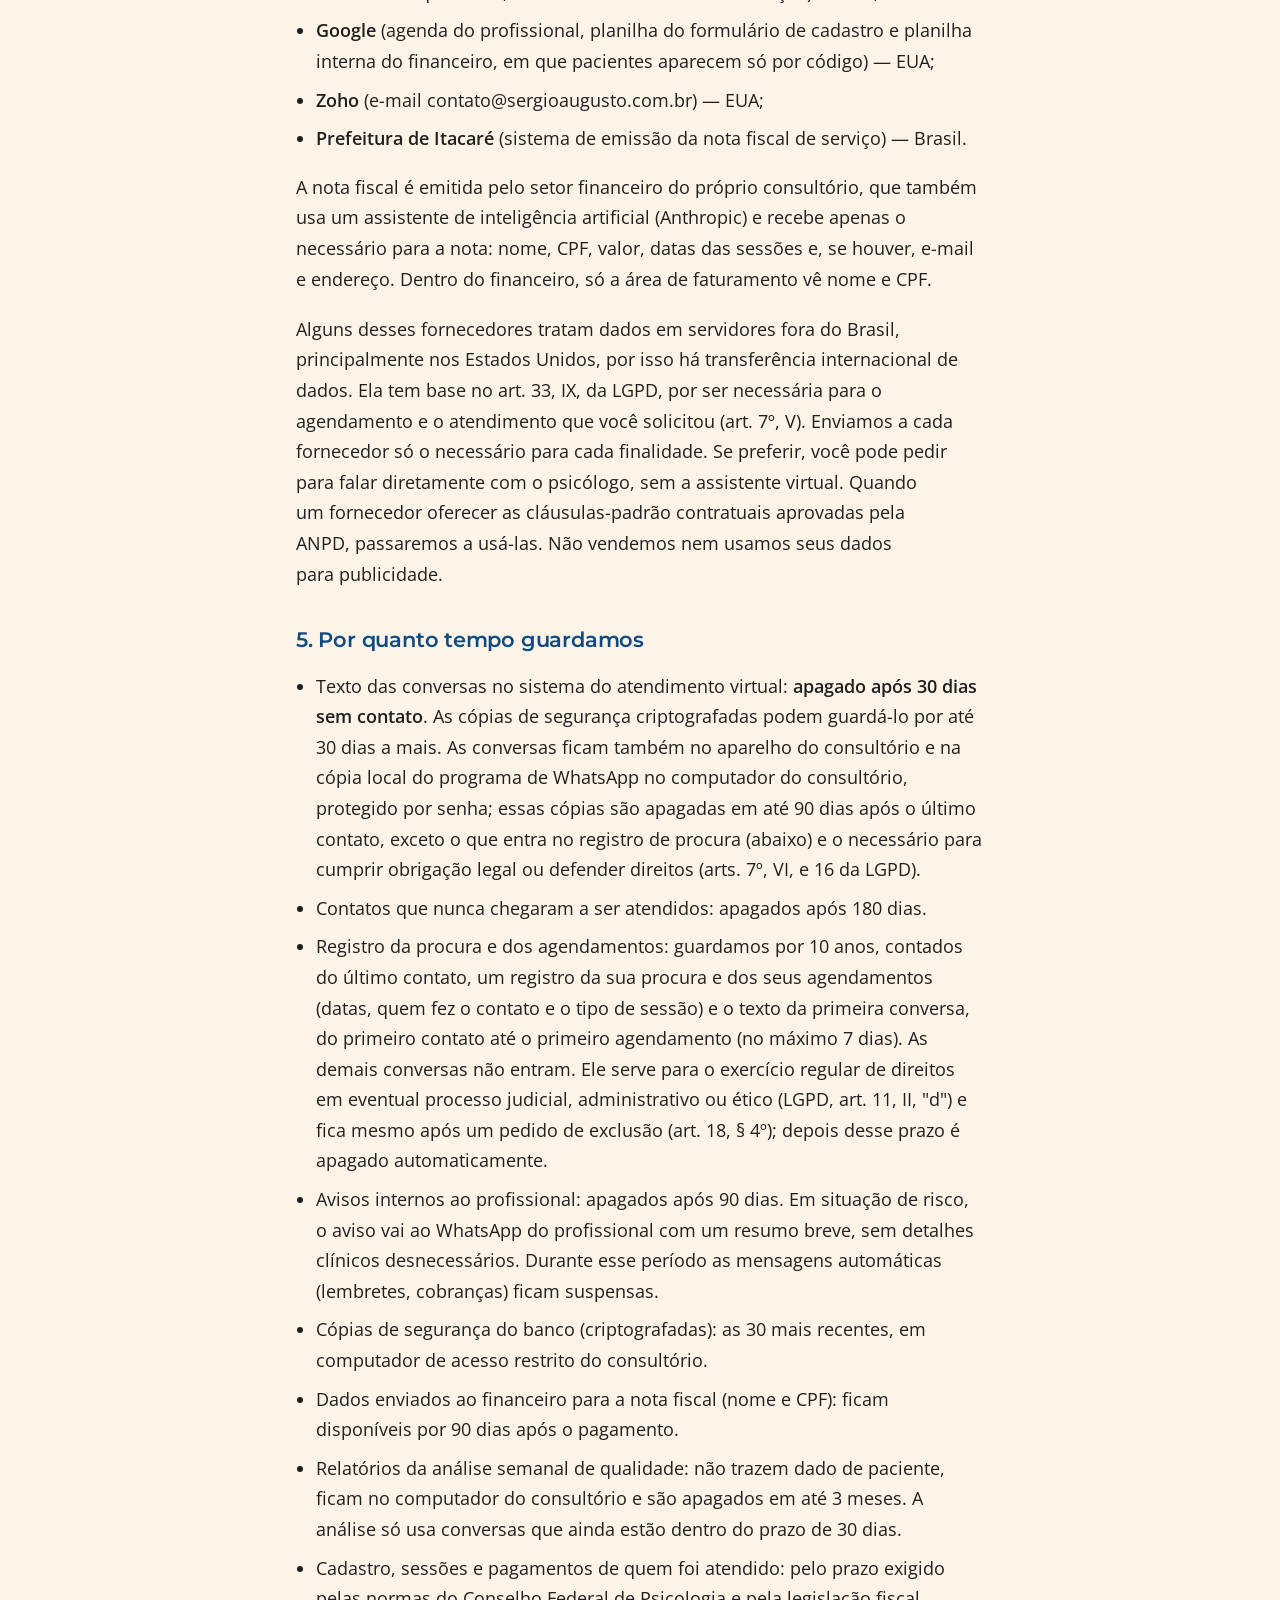
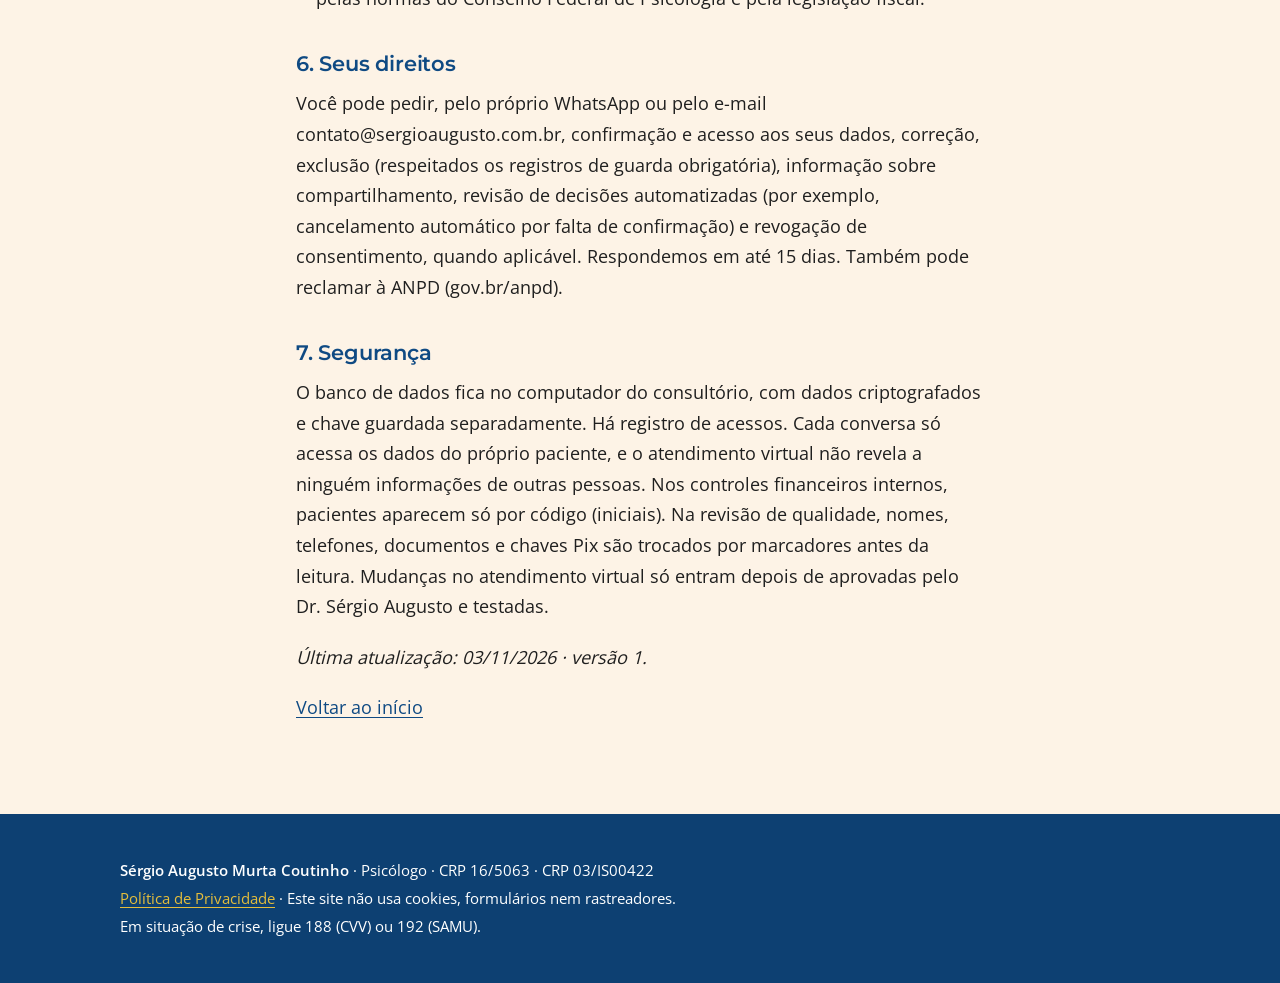
==== commit 2eab303e: "Site v1.1: mesmo layout, letras refinadas e Como funciona e ficha da privacidade organizados Co-Auth" ====
--- a/privacidade/index.html
+++ b/privacidade/index.html
@@ -12,6 +12,8 @@
 <meta property="og:image" content="https://sergioaugusto.com.br/assets/img/compartilhar.jpg">
 <meta property="og:locale" content="pt_BR">
 <link rel="icon" href="/favicon.png" type="image/png">
+<link rel="preload" href="/assets/fontes/OpenSans.woff2" as="font" type="font/woff2" crossorigin>
+<link rel="preload" href="/assets/fontes/Montserrat.woff2" as="font" type="font/woff2" crossorigin>
 <link rel="stylesheet" href="/assets/estilo.css">
 </head>
 <body>
@@ -31,10 +33,15 @@
 <main id="conteudo">
 <section><div class="conteiner texto-legal">
 <h1>Política de Privacidade</h1>
-<p><strong>Controlador:</strong> MURTA PSICOLOGIA LTDA, CNPJ 54.306.732/0001-33, responsável técnico Dr. Sérgio Augusto (CRP 16/5063, inscrição secundária 03/IS00422). Endereço de atendimento: Clínica Sol e Vida — Passarela da Vila, Rua Lodônio Almeida, 96, Centro, Itacaré - BA. <strong>Encarregado de dados:</strong> Sérgio Augusto Murta Coutinho — contato@sergioaugusto.com.br. <strong>Número de WhatsApp coberto por esta política:</strong> (73) 98191-2701.</p>
+<div class="ficha"><dl>
+<dt>Controlador</dt><dd>MURTA PSICOLOGIA LTDA, CNPJ 54.306.732/0001-33, responsável técnico Dr. Sérgio Augusto (CRP 16/5063, inscrição secundária 03/IS00422).</dd>
+<dt>Endereço de atendimento</dt><dd>Clínica Sol &amp; Vida, Passarela da Vila, Rua Lodônio Almeida, 96, Centro, Itacaré - BA.</dd>
+<dt>Encarregado de dados</dt><dd>Sérgio Augusto Murta Coutinho, <a href="mailto:contato@sergioaugusto.com.br">contato@sergioaugusto.com.br</a>.</dd>
+<dt>Número de WhatsApp coberto por esta política</dt><dd>(73) 98191-2701.</dd>
+</dl></div>
 <h2>Este site</h2>
 <p>Este site (sergioaugusto.com.br) não usa cookies, formulários, ferramentas de análise nem rastreadores, e as fontes de letra são servidas pelo próprio site, sem chamar serviços de terceiros. O site é hospedado gratuitamente no GitHub Pages (GitHub, Inc., Estados Unidos). Como qualquer servidor, o GitHub registra dados técnicos de cada acesso, como o endereço IP, a data e a hora, para segurança e funcionamento do serviço, conforme a declaração de privacidade do GitHub; a Murta não tem acesso a esses registros nem os usa. As fotos do site são do psicólogo e da sala de atendimento, de uso próprio. Os botões de WhatsApp e e-mail abrem o aplicativo que você escolher; a partir daí vale a seção seguinte.</p>
-<h2 style="font-size:1.6rem;margin-top:3rem">Atendimento pelo WhatsApp</h2>
+<h2 class="parte">Atendimento pelo WhatsApp</h2>
 <h2>1. Quem responde no WhatsApp</h2>
 <p>As mensagens do número (73) 98191-2701 são respondidas pela <strong>Selma, um atendimento virtual (inteligência artificial)</strong>. Ela cuida só de assuntos administrativos: primeiro contato de quem quer iniciar atendimento, agendamento, confirmações, pagamentos e avisos. Quem já é paciente continua falando diretamente com o Dr. Sérgio Augusto pelo contato de sempre. A Selma não faz atendimento psicológico e não tem acesso a prontuários nem ao conteúdo das sessões. Todas as decisões clínicas são do Dr. Sérgio Augusto. Você pode, a qualquer momento, pedir para falar diretamente com ele.</p>
 <p><strong>Horário:</strong> a Selma responde das 6h às 22h nos dias úteis e das 9h às 16h aos sábados. Aos domingos você recebe um aviso de que o atendimento está fechado e a resposta vem na segunda. Mensagens com sinal de risco à vida são tratadas a qualquer hora. Em emergência, procure também o CVV (ligue 188, 24 horas, gratuito) ou o SAMU (192).</p>
@@ -53,7 +60,7 @@
 <p>Você pode pedir, pelo próprio WhatsApp ou pelo e-mail contato@sergioaugusto.com.br, confirmação e acesso aos seus dados, correção, exclusão (respeitados os registros de guarda obrigatória), informação sobre compartilhamento, revisão de decisões automatizadas (por exemplo, cancelamento automático por falta de confirmação) e revogação de consentimento, quando aplicável. Respondemos em até 15 dias. Também pode reclamar à ANPD (gov.br/anpd).</p>
 <h2>7. Segurança</h2>
 <p>O banco de dados fica no computador do consultório, com dados criptografados e chave guardada separadamente. Há registro de acessos. Cada conversa só acessa os dados do próprio paciente, e o atendimento virtual não revela a ninguém informações de outras pessoas. Nos controles financeiros internos, pacientes aparecem só por código (iniciais). Na revisão de qualidade, nomes, telefones, documentos e chaves Pix são trocados por marcadores antes da leitura. Mudanças no atendimento virtual só entram depois de aprovadas pelo Dr. Sérgio Augusto e testadas.</p>
-<p><em>Última atualização: 03/11/2026 · versão 1 (revisão Juarez · J30).</em></p>
+<p><em>Última atualização: 03/11/2026 · versão 1.</em></p>
 <p><a href="/">Voltar ao início</a></p>
 </div></section>
 </main>
--- a/assets/estilo.css
+++ b/assets/estilo.css
@@ -1,7 +1,6 @@
-/* Design System Murta — fontes servidas pelo próprio site (OFL), nenhum serviço externo */
-@font-face{font-family:"Montserrat";src:url("fontes/Montserrat.ttf") format("truetype");font-weight:100 900;font-display:swap}
-@font-face{font-family:"Open Sans";src:url("fontes/OpenSans.ttf") format("truetype");font-weight:300 800;font-display:swap}
-@font-face{font-family:"Kaushan Script";src:url("fontes/KaushanScript-Regular.ttf") format("truetype");font-weight:400;font-display:swap}
+/* Design System Murta — fontes servidas pelo próprio site (OFL, woff2 latino), nenhum serviço externo */
+@font-face{font-family:"Montserrat";src:url("fontes/Montserrat.woff2") format("woff2");font-weight:100 900;font-display:swap}
+@font-face{font-family:"Open Sans";src:url("fontes/OpenSans.woff2") format("woff2");font-weight:300 800;font-display:swap}
 
 :root{
   --azul:#0F4A83;
@@ -9,73 +8,105 @@
   --creme:#FDF3E6;
   --dourado:#E4BD3C; /* só sobre azul */
   --tinta:#1F1F1F;
+  --tinta-2:#4A4A4A;
   --borda:#E8D9C4;
   --larg:68rem;
+  --leitura:40rem;   /* ~70 caracteres por linha */
 }
 *{box-sizing:border-box}
-html{scroll-behavior:smooth}
-body{margin:0;font-family:"Open Sans",system-ui,-apple-system,"Segoe UI",Roboto,sans-serif;font-size:1.0625rem;line-height:1.65;color:var(--tinta);background:var(--creme)}
-h1,h2,h3{font-family:"Montserrat",system-ui,sans-serif;font-weight:700;line-height:1.25;color:var(--azul);margin:0 0 .6em}
-h2{font-size:clamp(1.5rem,3vw,2rem)}
-h3{font-size:1.15rem;font-weight:600}
-p{margin:0 0 1em}
-a{color:var(--azul);text-underline-offset:3px}
+html{scroll-behavior:smooth;-webkit-text-size-adjust:100%}
+body{margin:0;font-family:"Open Sans",system-ui,-apple-system,"Segoe UI",Roboto,sans-serif;font-weight:400;font-size:1.125rem;line-height:1.7;color:var(--tinta);background:var(--creme);-webkit-font-smoothing:antialiased;text-rendering:optimizeLegibility}
+h1,h2,h3{font-family:"Montserrat",system-ui,sans-serif;font-weight:600;line-height:1.2;letter-spacing:-.015em;color:var(--azul);margin:0 0 .6em;text-wrap:balance}
+h2{font-size:clamp(1.65rem,1.2rem + 1.6vw,2.25rem);margin-bottom:1.1em}
+h3{font-size:.95rem;font-weight:600;letter-spacing:0}
+p{margin:0 0 1.1em;text-wrap:pretty}
+strong{font-weight:600}
+a{color:var(--azul);text-underline-offset:3px;text-decoration-thickness:1px}
 a:focus-visible,.botao:focus-visible{outline:3px solid var(--dourado);outline-offset:3px}
 img{max-width:100%;height:auto;display:block}
 .pular{position:absolute;left:-999px}
 .pular:focus{left:1rem;top:1rem;background:#fff;padding:.5rem 1rem;z-index:10}
-.conteiner{max-width:var(--larg);margin:0 auto;padding:0 1.25rem}
+.conteiner{max-width:var(--larg);margin:0 auto;padding:0 1.5rem}
 
 /* Cabeçalho (azul: dourado permitido) */
 .topo{background:var(--azul);color:#fff;position:sticky;top:0;z-index:5}
 .topo .conteiner{display:flex;align-items:center;justify-content:space-between;gap:1rem;min-height:4.25rem}
-.marca{display:flex;align-items:center;gap:.7rem;color:#fff;text-decoration:none;font-family:"Montserrat",sans-serif;font-weight:600;font-size:1.05rem}
-.marca img{width:36px;height:36px}
-.menu{display:flex;flex-wrap:wrap;gap:.25rem 1.25rem;list-style:none;margin:0;padding:0}
-.menu a{color:#fff;text-decoration:none;font-family:"Montserrat",sans-serif;font-weight:600;font-size:.92rem}
+.marca{display:flex;align-items:center;gap:.75rem;color:#fff;text-decoration:none;font-family:"Montserrat",sans-serif;font-weight:600;font-size:1rem;letter-spacing:.005em}
+.marca img{width:34px;height:34px}
+.menu{display:flex;flex-wrap:wrap;gap:.25rem 1.75rem;list-style:none;margin:0;padding:0}
+.menu a{color:#fff;text-decoration:none;font-family:"Montserrat",sans-serif;font-weight:500;font-size:.9rem;letter-spacing:.01em}
 .menu a:hover{color:var(--dourado)}
 
 /* Início */
-.inicio{background:var(--azul);color:#fff;padding:4rem 0 4.5rem}
+.inicio{background:var(--azul);color:#fff;padding:4.5rem 0 5rem}
 .inicio .duas{align-items:center}
-.inicio h1{color:#fff;font-size:clamp(1.7rem,3.6vw,2.5rem);margin-bottom:.5em}
-.linha-prof{font-family:"Montserrat",sans-serif;color:var(--dourado);font-weight:600;text-transform:uppercase;letter-spacing:.18em;font-size:.85rem;margin-bottom:1.4rem}
+.inicio h1{color:#fff;font-size:clamp(2rem,1.3rem + 2.6vw,3rem);line-height:1.12;letter-spacing:-.02em;margin-bottom:.55em;max-width:15em}
+.linha-prof{font-family:"Montserrat",sans-serif;color:var(--dourado);font-weight:500;letter-spacing:.1em;font-size:.85rem;margin-bottom:1.6rem}
+.inicio .resumo{font-size:1.2rem;line-height:1.6;color:#EAF0F7;max-width:30em;margin-bottom:1.6rem}
 .inicio .retrato{border-radius:.75rem;box-shadow:0 0 0 4px var(--folhagem)}
-.botao{display:inline-block;background:var(--creme);color:var(--azul);font-family:"Montserrat",sans-serif;font-weight:700;padding:.85rem 1.4rem;border-radius:.5rem;text-decoration:none;margin-top:.8rem}
+.acoes{display:flex;flex-wrap:wrap;gap:.75rem}
+.botao{display:inline-block;background:var(--creme);color:var(--azul);font-family:"Montserrat",sans-serif;font-weight:600;font-size:.98rem;letter-spacing:.005em;padding:.9rem 1.45rem;border-radius:.5rem;text-decoration:none}
 .botao:hover{background:#fff}
-.botao.secundario{background:transparent;color:#fff;border:2px solid var(--dourado);margin-left:.6rem}
+.botao.secundario{background:transparent;color:#fff;border:2px solid var(--dourado);padding:calc(.9rem - 2px) calc(1.45rem - 2px)}
 
 /* Seções sobre creme (sem dourado) */
-section{padding:4rem 0;scroll-margin-top:4.5rem}
+section{padding:4.5rem 0;scroll-margin-top:4.5rem}
 section.alterna{background:#fff}
-.duas{display:grid;grid-template-columns:minmax(0,1.6fr) minmax(0,1fr);gap:2.5rem;align-items:start}
+.duas{display:grid;grid-template-columns:minmax(0,1.6fr) minmax(0,1fr);gap:3rem;align-items:start}
+.leitura{max-width:var(--leitura)}
+.abre{font-size:1.25rem;line-height:1.6;color:var(--tinta)}
 .foto{border-radius:.75rem}
-.contatos{display:grid;grid-template-columns:repeat(auto-fit,minmax(16rem,1fr));gap:1.25rem;margin:1.5rem 0}
-.cartao{background:#fff;border:1px solid var(--borda);border-radius:.75rem;padding:1.25rem}
-.cartao a{font-weight:600;font-size:1.1rem}
-.cartao p{font-size:.93rem;margin:.6rem 0 0}
-.aviso{border-left:4px solid var(--azul);background:#fff;padding:1rem 1.25rem;border-radius:0 .5rem .5rem 0;font-size:.97rem}
+
+/* Como funciona: um item por parágrafo, com a palavra-chave em destaque */
+.passos{list-style:none;margin:0;padding:0}
+.passos li{padding:1rem 0;border-top:1px solid var(--borda)}
+.passos li:first-child{border-top:0;padding-top:0}
+.passos strong{display:block;font-family:"Montserrat",sans-serif;font-weight:600;font-size:.95rem;color:var(--azul);margin-bottom:.2rem}
+
+/* Contato */
+.contatos{display:grid;grid-template-columns:repeat(auto-fit,minmax(16rem,1fr));gap:1.25rem;margin:0 0 1.5rem}
+.cartao{background:#fff;border:1px solid var(--borda);border-radius:.75rem;padding:1.4rem 1.5rem}
+.cartao h3{font-size:.95rem;color:var(--azul);margin-bottom:.45rem}
+.cartao a{font-weight:600;font-size:1.1rem;word-break:break-word}
+.cartao p{font-size:1rem;line-height:1.6;margin:0}
+.aviso{border-left:4px solid var(--azul);background:#fff;padding:1.1rem 1.4rem;border-radius:0 .5rem .5rem 0;font-size:1rem;margin:0}
 
 /* Marcador de revisão: some quando todo [VERIFICAR] for resolvido */
 .verificar{background:#FFF1B8;color:#5A4500;padding:0 .25em;border-radius:.2em;font-weight:600}
 
 /* Rodapé (azul: dourado permitido) */
-.rodape{background:var(--folhagem);color:#fff;padding:2.5rem 0;font-size:.92rem}
+.rodape{background:var(--folhagem);color:#fff;padding:2.5rem 0;font-size:.92rem;line-height:1.6}
 .rodape a{color:var(--dourado)}
 .rodape p{margin:.3em 0}
 
 /* Página de privacidade */
 .texto-legal{max-width:46rem}
-.texto-legal h2{font-size:1.3rem;margin-top:2rem}
-.texto-legal table{border-collapse:collapse;width:100%;font-size:.93rem;margin:1rem 0}
-.texto-legal th,.texto-legal td{border:1px solid var(--borda);padding:.5rem .6rem;text-align:left;vertical-align:top}
-.texto-legal th{background:#fff;font-family:"Montserrat",sans-serif}
+.texto-legal h1{font-size:clamp(1.9rem,1.3rem + 2vw,2.5rem);letter-spacing:-.02em}
+.texto-legal h2{font-size:1.3rem;margin:2.4rem 0 .7rem;letter-spacing:-.01em}
+.texto-legal h2.parte{font-size:1.75rem;margin-top:3.5rem;padding-top:2rem;border-top:1px solid var(--borda)}
+.texto-legal ul{padding-left:1.25rem}
+.texto-legal li{margin-bottom:.5rem}
+.texto-legal .ficha{background:#fff;border:1px solid var(--borda);border-radius:.75rem;padding:1.25rem 1.5rem;font-size:1rem}
+.texto-legal .ficha dl{display:grid;grid-template-columns:max-content 1fr;gap:.6rem 1.25rem;margin:0}
+.texto-legal .ficha dt{font-family:"Montserrat",sans-serif;font-weight:600;font-size:.875rem;color:var(--azul);padding-top:.15em;max-width:14rem}
+.texto-legal .ficha dd{margin:0}
+.texto-legal table{border-collapse:collapse;table-layout:fixed;width:100%;font-size:1rem;line-height:1.55;margin:1rem 0 1.4rem;background:#fff}
+.texto-legal th,.texto-legal td{border:1px solid var(--borda);padding:.7rem .85rem;text-align:left;vertical-align:top}
+.texto-legal th:first-child,.texto-legal td:first-child{width:52%}
+.texto-legal th{font-family:"Montserrat",sans-serif;font-weight:600;font-size:.92rem;color:var(--azul)}
 
 @media (max-width:720px){
-  .duas{grid-template-columns:1fr}
+  body{font-size:1.0625rem}
+  section{padding:3.5rem 0}
+  .inicio{padding:2.5rem 0 3.5rem}
+  .duas{grid-template-columns:1fr;gap:2rem}
   .inicio .retrato{max-width:18rem;order:-1}
+  .inicio .resumo{font-size:1.1rem}
+  .abre{font-size:1.15rem}
   .foto{max-width:20rem}
   .menu{display:none} /* em celular a página é curta; a navegação é a rolagem */
-  .botao.secundario{margin-left:0}
+  .conteiner{padding:0 1.25rem}
+  .texto-legal .ficha dl{grid-template-columns:1fr;gap:.15rem}
+  .texto-legal .ficha dd{margin-bottom:.6rem}
 }
 @media (prefers-reduced-motion:reduce){html{scroll-behavior:auto}}
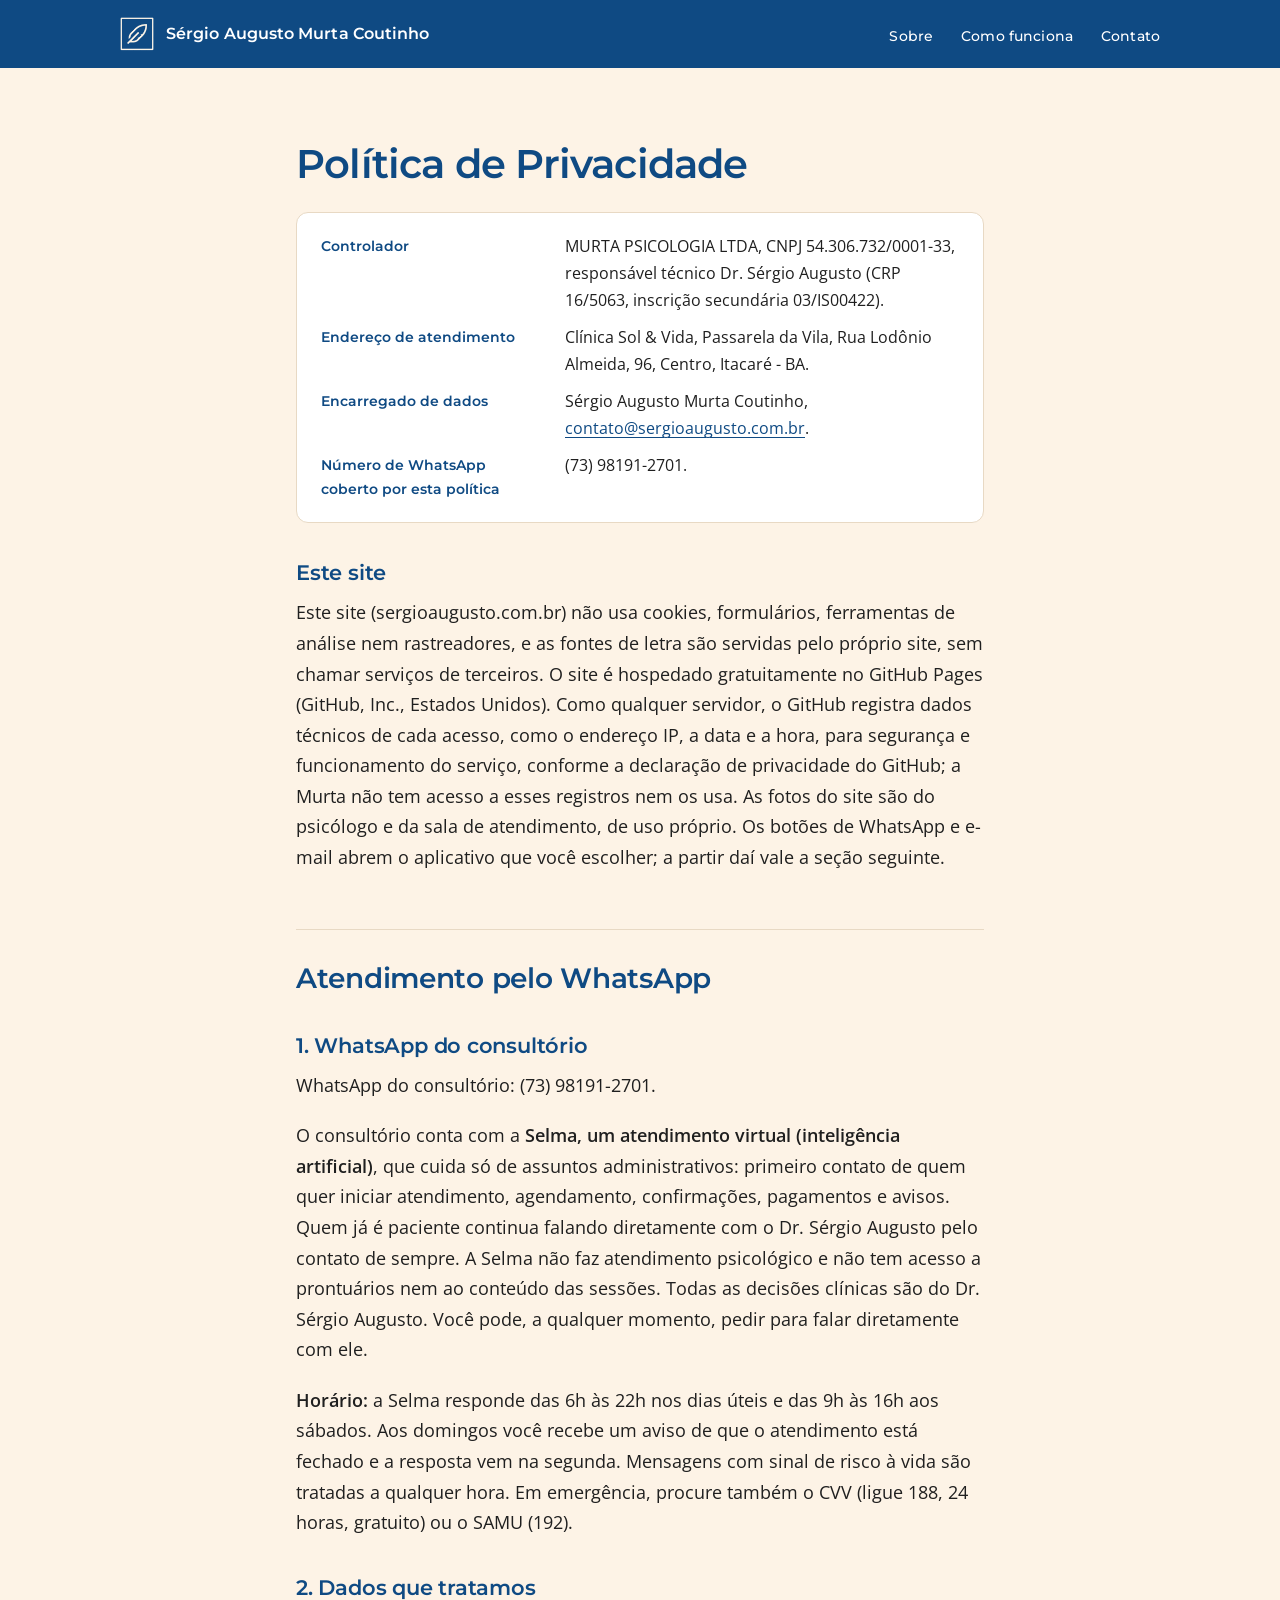
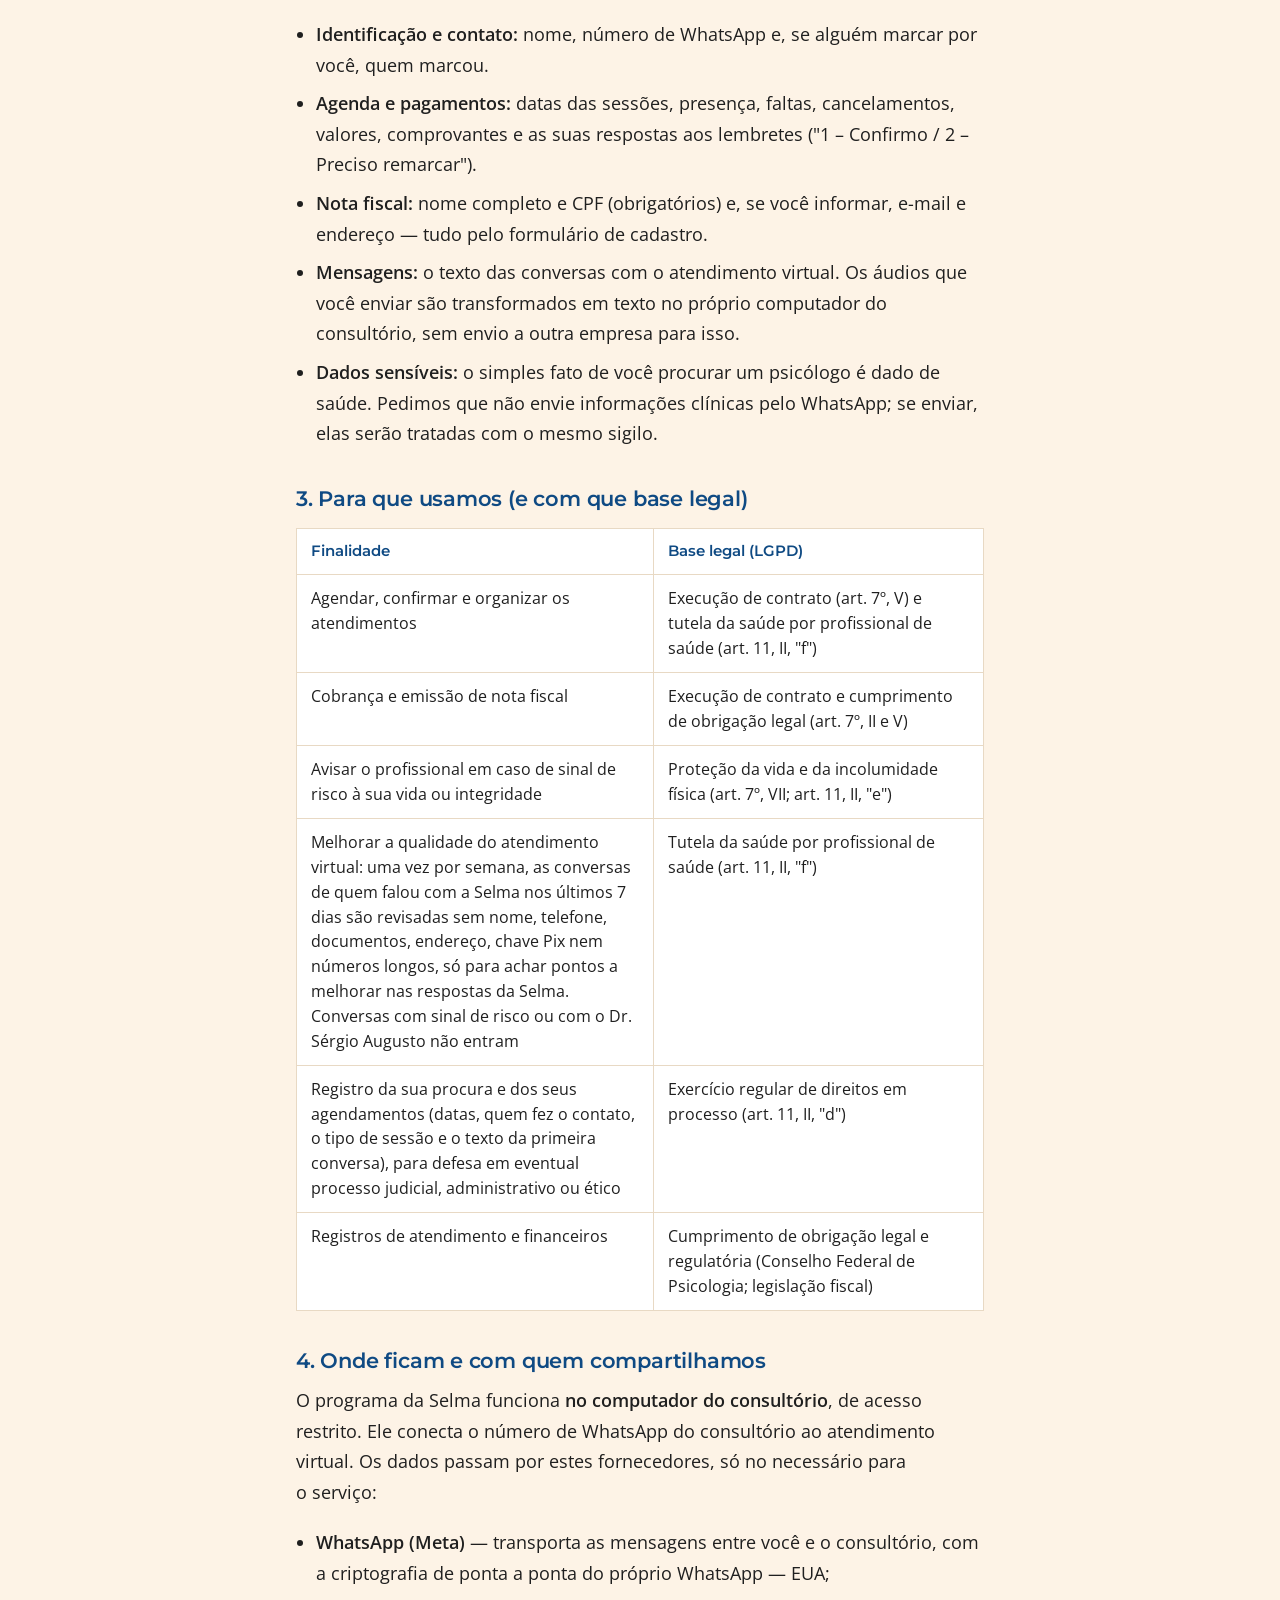
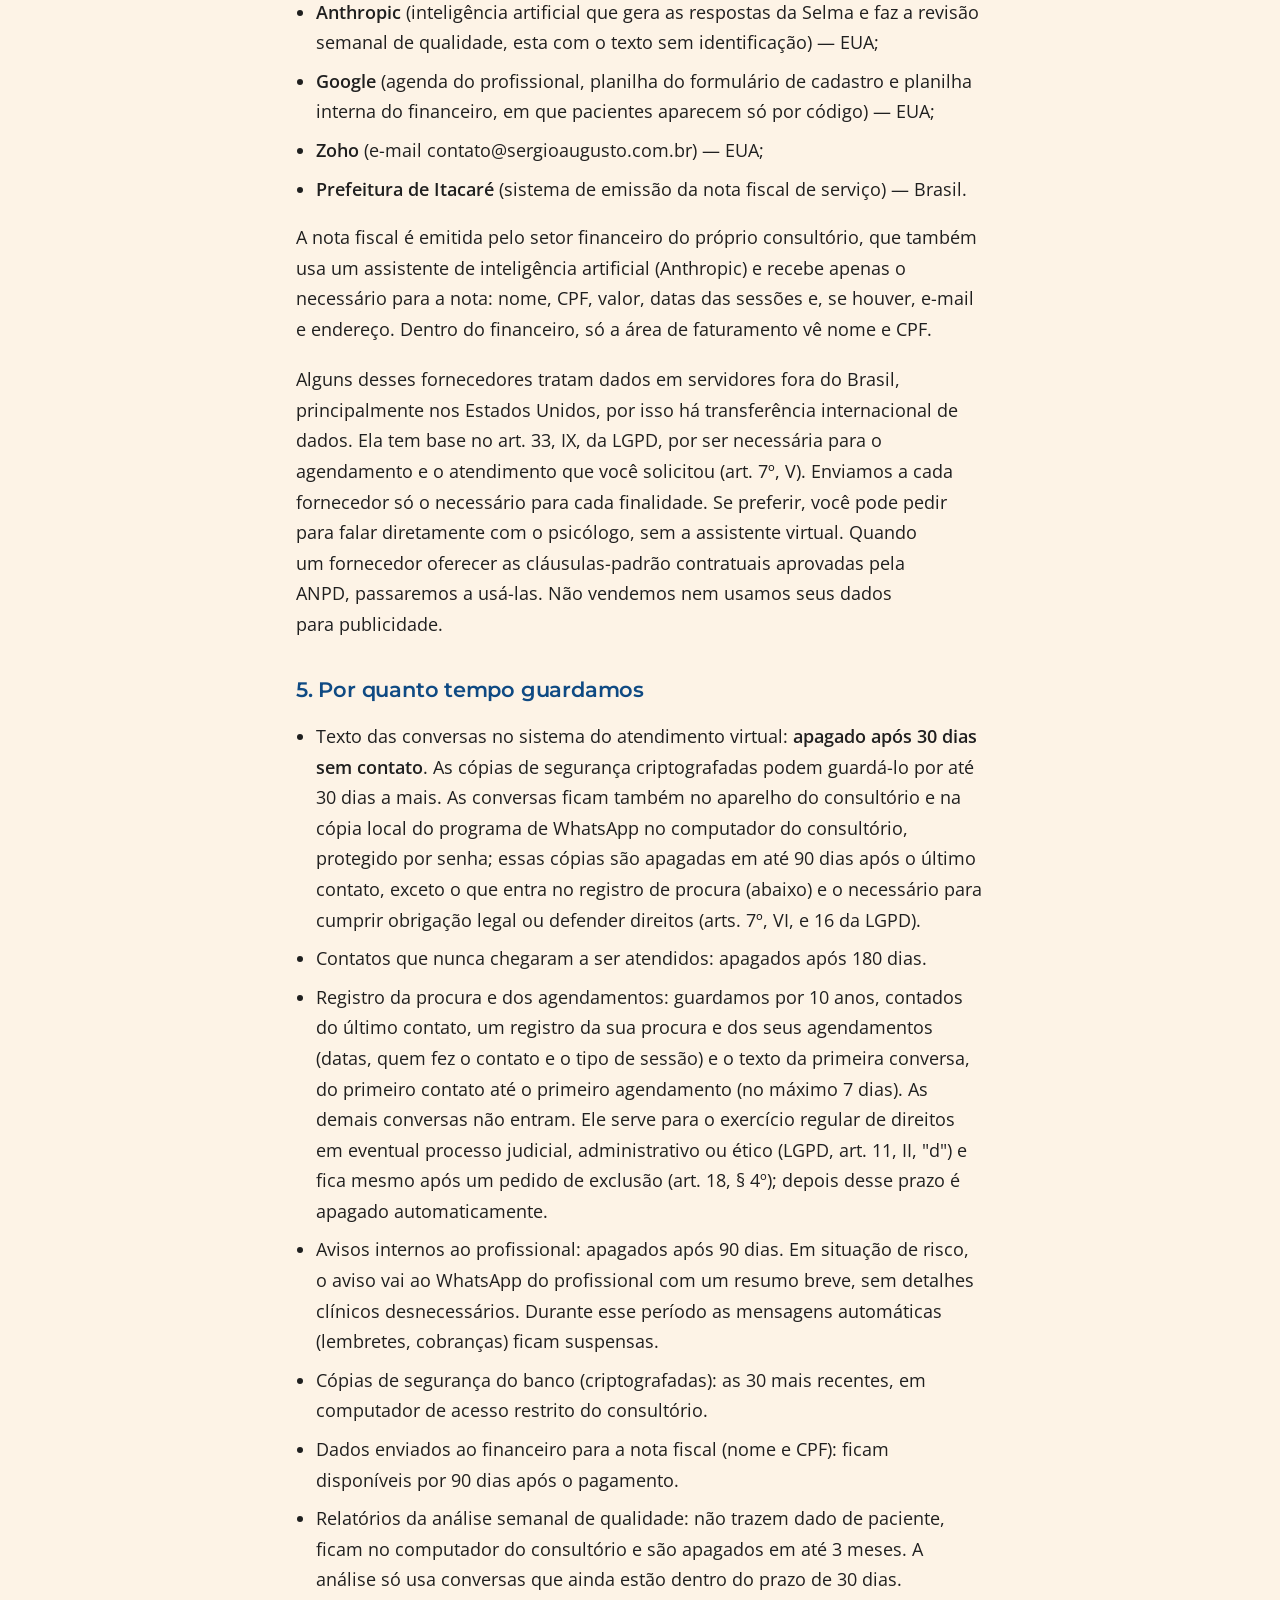
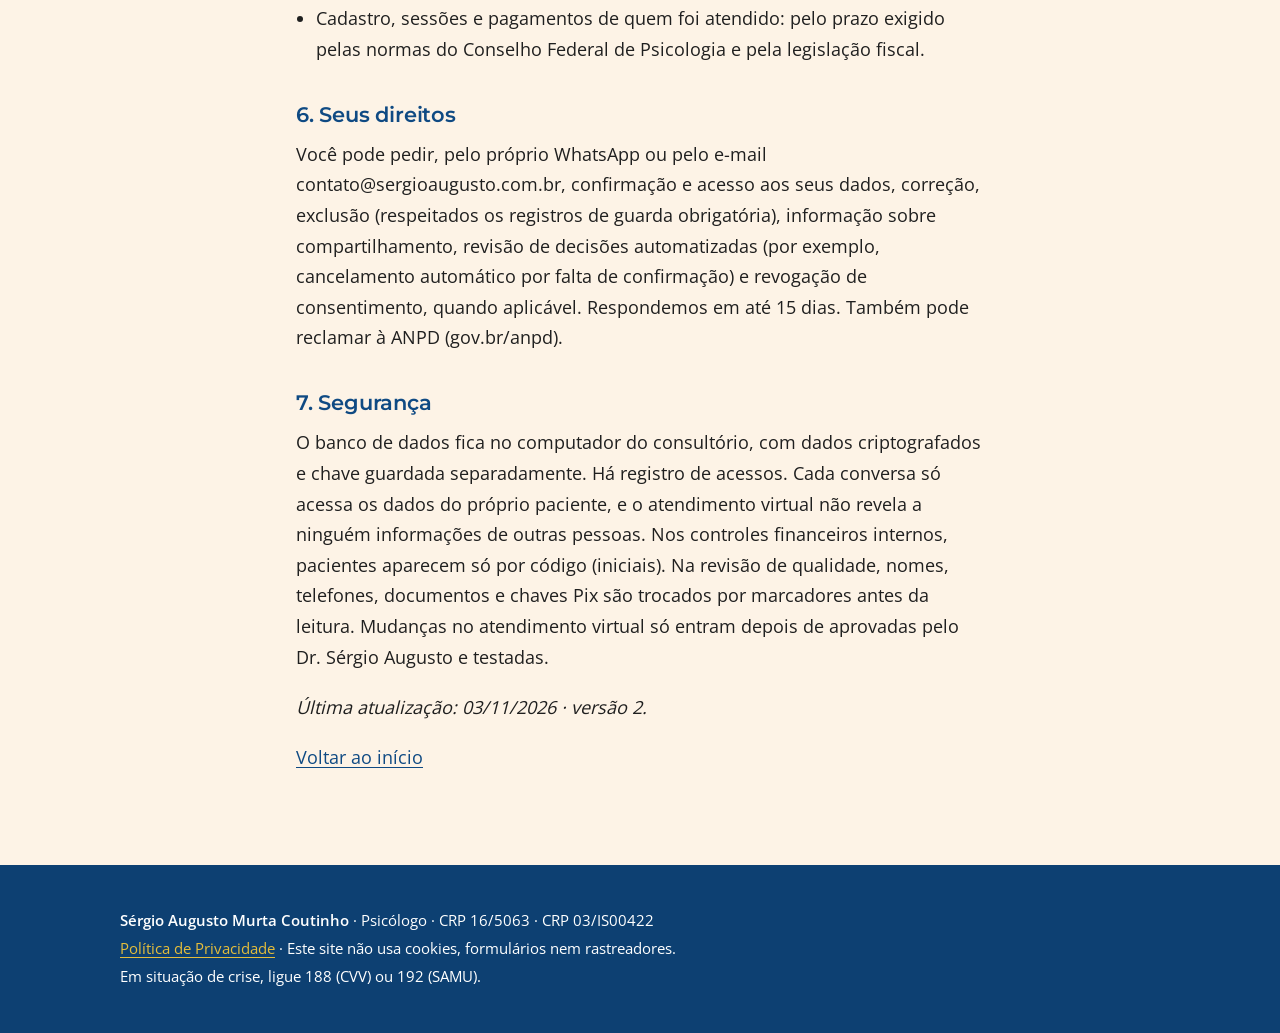
==== commit 897d2c37: "Privacidade v2: item 1 so com o telefone, sem dizer quem responde Co-Authored-By: Claude Opus 5.5 <n" ====
--- a/privacidade/index.html
+++ b/privacidade/index.html
@@ -42,8 +42,9 @@
 <h2>Este site</h2>
 <p>Este site (sergioaugusto.com.br) não usa cookies, formulários, ferramentas de análise nem rastreadores, e as fontes de letra são servidas pelo próprio site, sem chamar serviços de terceiros. O site é hospedado gratuitamente no GitHub Pages (GitHub, Inc., Estados Unidos). Como qualquer servidor, o GitHub registra dados técnicos de cada acesso, como o endereço IP, a data e a hora, para segurança e funcionamento do serviço, conforme a declaração de privacidade do GitHub; a Murta não tem acesso a esses registros nem os usa. As fotos do site são do psicólogo e da sala de atendimento, de uso próprio. Os botões de WhatsApp e e-mail abrem o aplicativo que você escolher; a partir daí vale a seção seguinte.</p>
 <h2 class="parte">Atendimento pelo WhatsApp</h2>
-<h2>1. Quem responde no WhatsApp</h2>
-<p>As mensagens do número (73) 98191-2701 são respondidas pela <strong>Selma, um atendimento virtual (inteligência artificial)</strong>. Ela cuida só de assuntos administrativos: primeiro contato de quem quer iniciar atendimento, agendamento, confirmações, pagamentos e avisos. Quem já é paciente continua falando diretamente com o Dr. Sérgio Augusto pelo contato de sempre. A Selma não faz atendimento psicológico e não tem acesso a prontuários nem ao conteúdo das sessões. Todas as decisões clínicas são do Dr. Sérgio Augusto. Você pode, a qualquer momento, pedir para falar diretamente com ele.</p>
+<h2>1. WhatsApp do consultório</h2>
+<p>WhatsApp do consultório: (73) 98191-2701.</p>
+<p>O consultório conta com a <strong>Selma, um atendimento virtual (inteligência artificial)</strong>, que cuida só de assuntos administrativos: primeiro contato de quem quer iniciar atendimento, agendamento, confirmações, pagamentos e avisos. Quem já é paciente continua falando diretamente com o Dr. Sérgio Augusto pelo contato de sempre. A Selma não faz atendimento psicológico e não tem acesso a prontuários nem ao conteúdo das sessões. Todas as decisões clínicas são do Dr. Sérgio Augusto. Você pode, a qualquer momento, pedir para falar diretamente com ele.</p>
 <p><strong>Horário:</strong> a Selma responde das 6h às 22h nos dias úteis e das 9h às 16h aos sábados. Aos domingos você recebe um aviso de que o atendimento está fechado e a resposta vem na segunda. Mensagens com sinal de risco à vida são tratadas a qualquer hora. Em emergência, procure também o CVV (ligue 188, 24 horas, gratuito) ou o SAMU (192).</p>
 <h2>2. Dados que tratamos</h2>
 <ul><li><strong>Identificação e contato:</strong> nome, número de WhatsApp e, se alguém marcar por você, quem marcou.</li><li><strong>Agenda e pagamentos:</strong> datas das sessões, presença, faltas, cancelamentos, valores, comprovantes e as suas respostas aos lembretes ("1 – Confirmo / 2 – Preciso remarcar").</li><li><strong>Nota fiscal:</strong> nome completo e CPF (obrigatórios) e, se você informar, e-mail e endereço — tudo pelo formulário de cadastro.</li><li><strong>Mensagens:</strong> o texto das conversas com o atendimento virtual. Os áudios que você enviar são transformados em texto no próprio computador do consultório, sem envio a outra empresa para isso.</li><li><strong>Dados sensíveis:</strong> o simples fato de você procurar um psicólogo é dado de saúde. Pedimos que não envie informações clínicas pelo WhatsApp; se enviar, elas serão tratadas com o mesmo sigilo.</li></ul>
@@ -60,7 +61,7 @@
 <p>Você pode pedir, pelo próprio WhatsApp ou pelo e-mail contato@sergioaugusto.com.br, confirmação e acesso aos seus dados, correção, exclusão (respeitados os registros de guarda obrigatória), informação sobre compartilhamento, revisão de decisões automatizadas (por exemplo, cancelamento automático por falta de confirmação) e revogação de consentimento, quando aplicável. Respondemos em até 15 dias. Também pode reclamar à ANPD (gov.br/anpd).</p>
 <h2>7. Segurança</h2>
 <p>O banco de dados fica no computador do consultório, com dados criptografados e chave guardada separadamente. Há registro de acessos. Cada conversa só acessa os dados do próprio paciente, e o atendimento virtual não revela a ninguém informações de outras pessoas. Nos controles financeiros internos, pacientes aparecem só por código (iniciais). Na revisão de qualidade, nomes, telefones, documentos e chaves Pix são trocados por marcadores antes da leitura. Mudanças no atendimento virtual só entram depois de aprovadas pelo Dr. Sérgio Augusto e testadas.</p>
-<p><em>Última atualização: 03/11/2026 · versão 1.</em></p>
+<p><em>Última atualização: 03/11/2026 · versão 2.</em></p>
 <p><a href="/">Voltar ao início</a></p>
 </div></section>
 </main>
